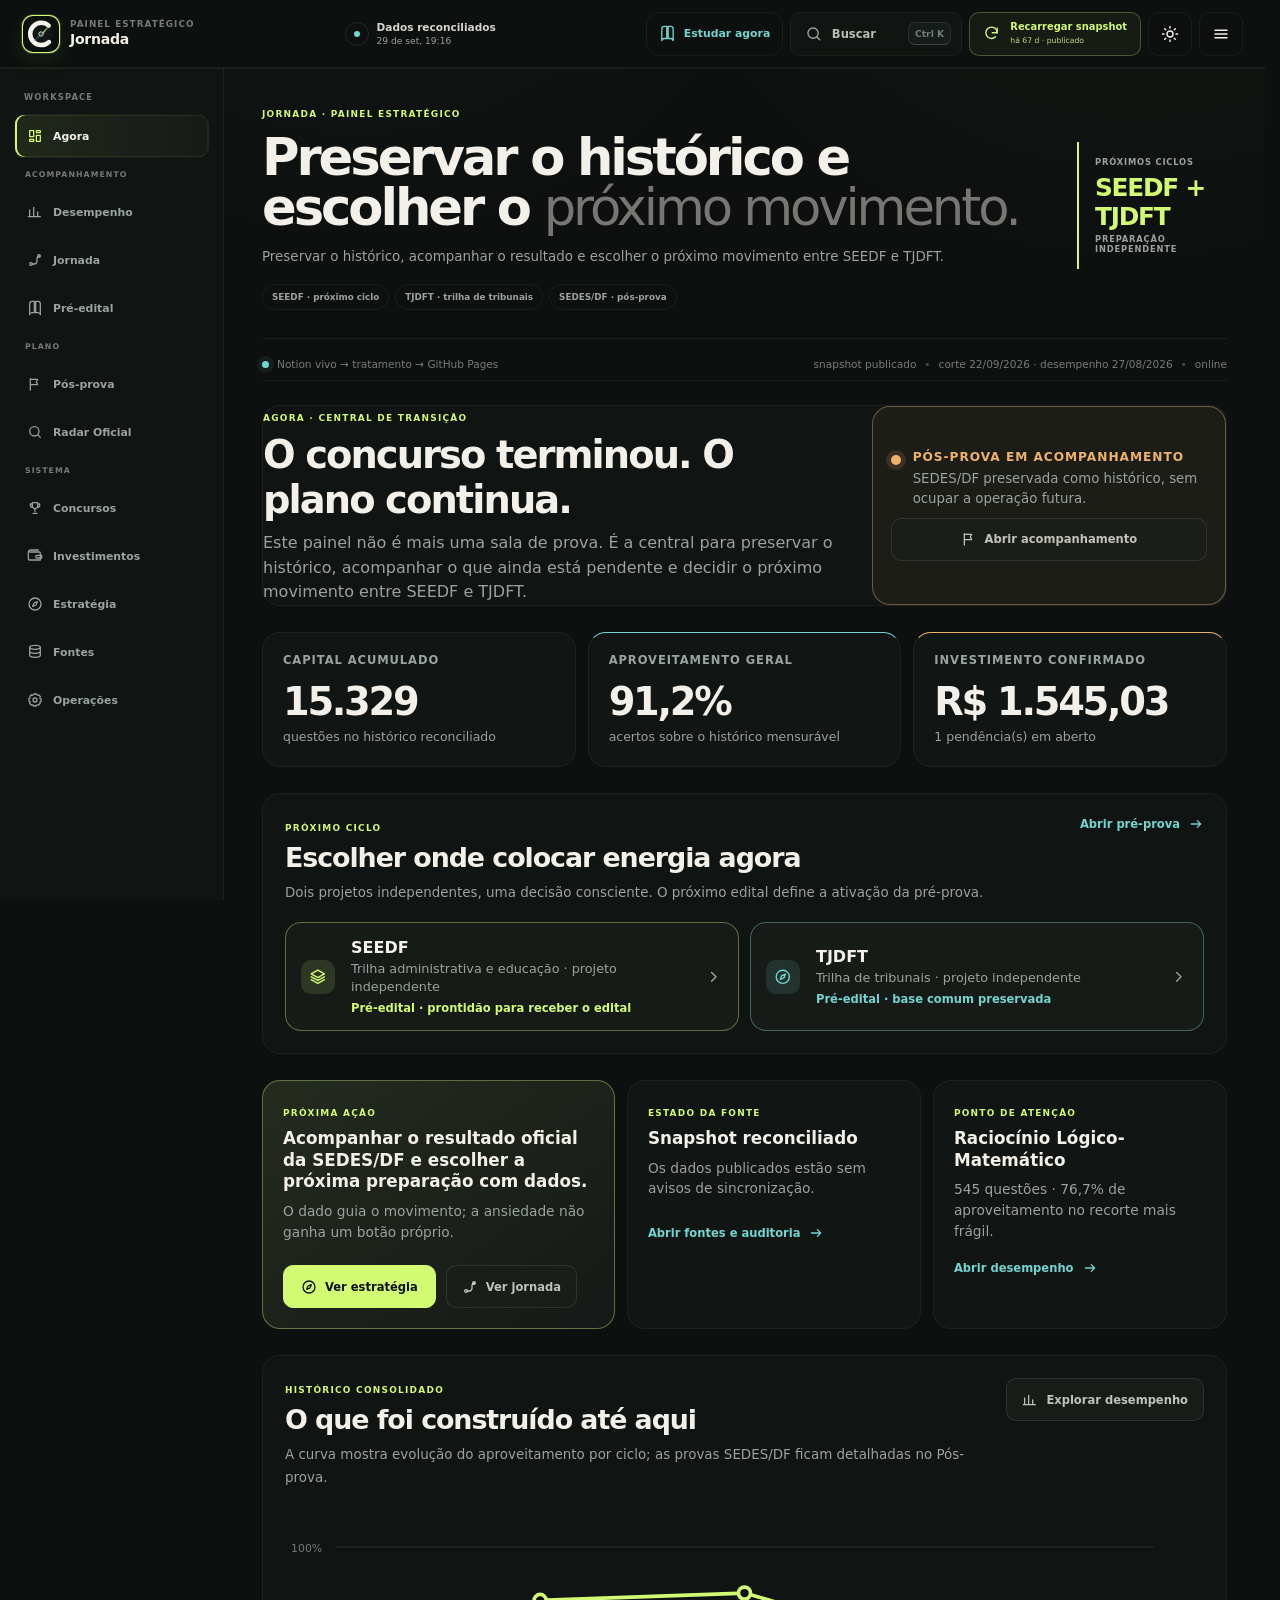
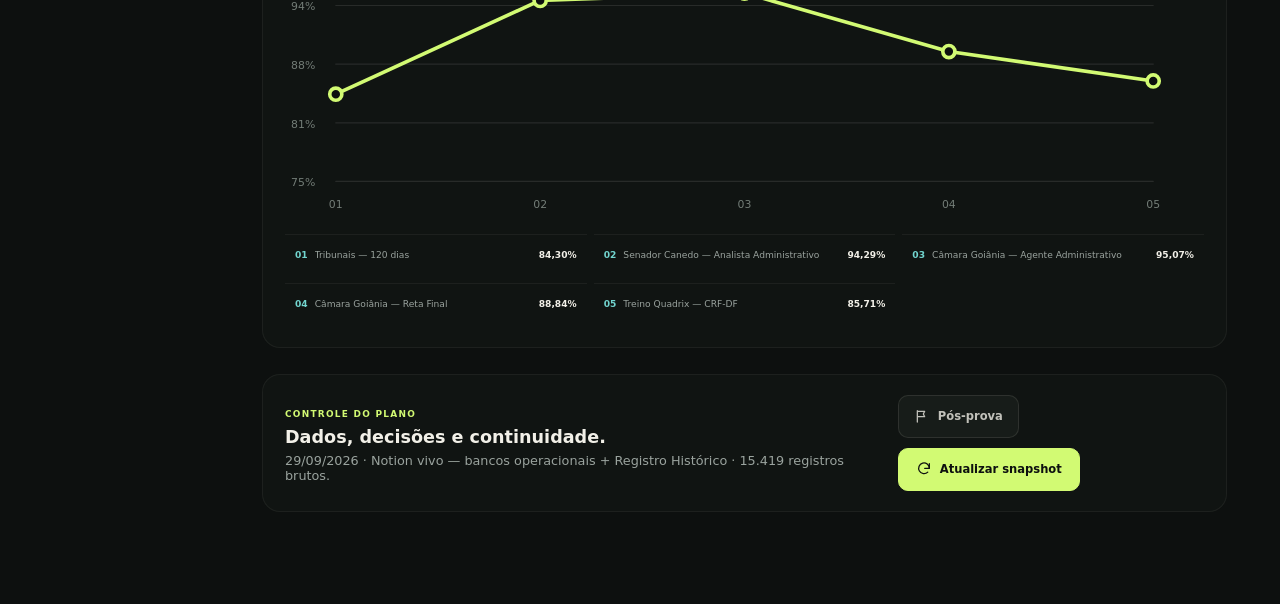
==== index.html @ 3868ccc1 "fix(journey): honor v1 nullable fields and failure states" ====
<!doctype html>
<html lang="pt-BR">
<head>
  <meta charset="utf-8" />
  <meta name="viewport" content="width=device-width,initial-scale=1,viewport-fit=cover" />
  <meta name="theme-color" content="#0b0f0e" />
  <meta name="description" content="Jornada — painel estratégico de concursos, carreira, desempenho, decisões e próximos movimentos." />
  <meta name="apple-mobile-web-app-capable" content="yes" />
  <meta name="apple-mobile-web-app-status-bar-style" content="black-translucent" />
  <meta property="og:title" content="Jornada · Painel Estratégico" />
  <meta property="og:description" content="Concursos, carreira e decisões em uma única jornada estratégica." />
  <meta property="og:type" content="website" />
  <meta property="og:url" content="https://rodrigorosadantas.github.io/plano-de-transicao/" />
  <meta property="og:image" content="https://rodrigorosadantas.github.io/plano-de-transicao/assets/og.png" />
  <meta property="og:image:width" content="1200" />
  <meta property="og:image:height" content="630" />
  <meta property="og:image:alt" content="Jornada — concursos, carreira e decisões" />
  <meta name="twitter:card" content="summary_large_image" />
  <meta name="twitter:title" content="Jornada · Painel Estratégico" />
  <meta name="twitter:description" content="Concursos, carreira e decisões em uma única jornada estratégica." />
  <meta name="twitter:image" content="https://rodrigorosadantas.github.io/plano-de-transicao/assets/og.png" />
  <title>Jornada · Painel Estratégico</title>
  <script>window.__PLANO_SEPARATE_POST_EXAM__ = true; window.__PLANO_UI_RELEASE__ = "v45";</script>
  <script src="assets/exam-day-v21-bootstrap.js?v=31"></script>
  <link rel="manifest" href="manifest.webmanifest" />
  <link rel="icon" href="assets/central-mark.svg" type="image/svg+xml" />
  <link rel="icon" href="assets/central-icon-192.png" sizes="192x192" type="image/png" />
  <link rel="apple-touch-icon" href="assets/central-icon-192.png" />
  <link rel="stylesheet" href="assets/work-app.css?v=36" />
  <link rel="stylesheet" href="assets/transition-pages-v29.css?v=36&home=37" />
  <link rel="stylesheet" href="assets/pre-post-v33.css?v=36" />
  <link rel="stylesheet" href="assets/work-manager-v9.css?v=15" />
  <link rel="stylesheet" href="assets/work-intelligence-v10.css?v=15" />
  <link rel="stylesheet" href="assets/work-decisions-v11.css?v=15" />
  <link rel="stylesheet" href="assets/decision-history-v12.css?v=15" />
  <link rel="stylesheet" href="assets/manager-inbox-v13.css?v=15" />
  <link rel="stylesheet" href="assets/home-focus-v14.css?v=15" />
  <link rel="stylesheet" href="assets/transition-gate-v15.css?v=15" />
  <link rel="stylesheet" href="assets/exam-day-v21.css?v=21" />
  <link rel="stylesheet" href="assets/exam-day-v21-shell.css?v=21" />
  <link rel="stylesheet" href="assets/workspace-v23.css?v=23" />
  <link rel="stylesheet" href="assets/workspace-v23-home.css?v=23" />
  <link rel="stylesheet" href="assets/workspace-v24-hardening.css?v=24" />
  <link rel="stylesheet" href="assets/workspace-v26-polish.css?v=26" />
  <link rel="stylesheet" href="assets/post-exam-v27.css?v=27" />
  <link rel="stylesheet" href="assets/post-exam-quadrix-v44.css?v=48" />
  <link rel="stylesheet" href="assets/navigation-mobile-v38.css?v=38" />
  <link rel="stylesheet" href="assets/ecosystem-v1.css?v=2" />
</head>
<body>
  <a class="skip-link" href="#content">Pular para o conteúdo</a>

  <div class="site-shell">
    <header class="topbar">
      <button class="brand" type="button" data-view="command" aria-label="Ir para Agora">
        <span class="brand-mark"><img src="assets/central-mark.svg" alt="" aria-hidden="true" /></span>
        <span class="brand-copy"><small>Painel Estratégico</small><strong>Jornada</strong></span>
      </button>

      <div class="sync-state" id="syncState" aria-live="polite">
        <span class="status-orb"><i></i></span>
        <span><strong>Carregando dados</strong><small>Notion → GitHub Pages</small></span>
      </div>

      <div class="topbar-actions">
        <a class="control-button journey-central-link" href="https://rodrigorosadantas.github.io/central-estudos/" aria-label="Estudar agora na Central de Estudos" title="Abrir a Central Operacional de Estudos"><span data-icon="book"></span><b>Estudar agora</b></a>
        <button id="searchTrigger" class="control-button search-button" type="button" aria-label="Buscar no plano">
          <span data-icon="search"></span><b>Buscar</b><kbd>Ctrl K</kbd>
        </button>
        <button id="refreshBtn" class="control-button refresh-button" type="button" data-refresh aria-label="Recarregar snapshot publicado" title="Recarrega do GitHub Pages o snapshot mais recente já publicado. Não dispara o Notion diretamente."><span class="refresh-icon" data-icon="refresh"></span><span><b id="refreshLabel">Recarregar snapshot</b><small id="refreshAge">último snapshot</small></span></button>
        <button id="themeBtn" class="icon-button" type="button" aria-label="Alternar tema" title="Alternar tema"><span data-icon="sun"></span></button>
        <button id="moreTopBtn" class="icon-button more-top-button" type="button" aria-label="Abrir mais opções"><span data-icon="menu"></span></button>
      </div>
    </header>

    <main class="page-wrap">
      <section class="mission-strip" aria-labelledby="missionTitle">
        <div class="mission-copy">
          <span class="eyebrow">JORNADA · PAINEL ESTRATÉGICO</span>
          <h1 id="missionTitle">Preservar o histórico e escolher o <em>próximo movimento.</em></h1>
          <p id="missionText">Carregando a missão do plano…</p>
          <div class="mission-targets"><span>SEEDF · próximo ciclo</span><span>TJDFT · trilha de tribunais</span><span>SEDES/DF · pós-prova</span></div>
        </div>
        <aside class="next-milestone" id="nextMilestone">
          <span>Próximos ciclos</span><strong>SEEDF + TJDFT</strong><small>preparação independente</small>
        </aside>
      </section>

      <div class="tab-rail">
        <nav class="main-tabs" id="mainTabs" aria-label="Áreas do plano">
          <button class="active" type="button" data-view="command" aria-current="page"><span data-icon="dashboard"></span><b>Agora</b></button>
          <button type="button" data-view="performance"><span data-icon="chart"></span><b>Desempenho</b></button>
          <button type="button" data-view="journey"><span data-icon="route"></span><b>Jornada</b></button>
          <button type="button" data-view="pre-exam" aria-label="Pré-prova / Pré-edital"><span data-icon="book"></span><b>Pré-edital</b></button>
          <button type="button" data-view="post-exam" title="Pós-prova: gabarito, recursos e resultado"><span data-icon="flag"></span><b>Pós-prova</b></button>
          <button type="button" onclick="location.href='./recursos-sedes.html'" title="Recursos SEDES/DF protocolados e em análise"><span data-icon="flag"></span><b>Recursos</b></button>
          <button type="button" onclick="location.href='./radar-oficial.html'" title="Radar Oficial: DOU, DODF e publicações de interesse"><span data-icon="search"></span><b>Radar Oficial</b></button>
          <button type="button" data-view="exams" title="Concursos: provas, notas e classificações"><span data-icon="trophy"></span><b>Concursos</b></button>
          <button type="button" data-view="finance"><span data-icon="wallet"></span><b>Investimentos</b></button>
          <button type="button" data-view="strategy"><span data-icon="compass"></span><b>Estratégia</b></button>
          <button type="button" data-view="sources"><span data-icon="database"></span><b>Fontes</b></button>
          <button type="button" data-view="operations"><span data-icon="settings"></span><b>Operações</b></button>
        </nav>
      </div>

      <section class="context-line">
        <div><span class="live-dot"></span><span id="contextStatus">Carregando snapshot auditado…</span></div>
        <div><span id="publishedStatus">snapshot publicado</span><i>•</i><time id="snapshotDate"></time><i>•</i><span id="networkState">online</span></div>
      </section>

      <div id="content" class="content" aria-live="polite" aria-busy="true">
        <section class="loading-stage">
          <span class="loading-orbit"></span>
          <div><strong>Montando sua central de comando…</strong><small>Dados, concursos e carreira no mesmo mapa.</small></div>
        </section>
      </div>
    </main>
  </div>

  <div id="moreBackdrop" class="sheet-backdrop hidden"></div>
  <aside id="moreSheet" class="more-sheet" aria-hidden="true" aria-label="Mais áreas e ações">
    <div class="sheet-handle"></div>
    <div class="sheet-heading"><div><span class="eyebrow">CENTRAL DE TRANSIÇÃO</span><h2>Navegação e operações</h2><p>Todos os módulos, estado dos dados e ações úteis no mesmo lugar.</p></div><button id="closeMoreBtn" class="icon-button" type="button" aria-label="Fechar"><span data-icon="close"></span></button></div>
    <section class="sheet-sync-card" aria-live="polite">
      <div class="sheet-sync-icon"><span data-icon="shield"></span></div>
      <div><span>Estado dos dados</span><strong id="moreSyncTitle">Carregando snapshot…</strong><small id="moreSyncDetail">Notion → GitHub Actions → site</small></div>
      <button id="moreRefreshBtn" class="primary-button" type="button" data-refresh aria-label="Recarregar snapshot publicado" title="Recarrega do GitHub Pages o snapshot mais recente já publicado. Não dispara o Notion diretamente."><span data-icon="refresh"></span>Recarregar snapshot</button>
    </section>
    <div class="sheet-nav-group">
      <div class="sheet-nav-label"><span>Navegação principal</span><small>Comece por aqui</small></div>
      <div class="sheet-grid sheet-grid--primary">
      <button type="button" data-view="command"><span data-icon="dashboard"></span><b>Agora</b><small>Comando e prioridades</small></button>
      <button type="button" data-view="performance"><span data-icon="chart"></span><b>Desempenho</b><small>Matérias e visão geral</small></button>
      <button type="button" data-view="journey"><span data-icon="route"></span><b>Jornada</b><small>Marcos e evolução</small></button>
      <button type="button" data-view="pre-exam" aria-label="Pré-prova / Pré-edital"><span data-icon="book"></span><b>Pré-edital</b><small>Pré-prova, cargos e notícias</small></button>
      <button type="button" data-view="post-exam"><span data-icon="flag"></span><b>Pós-prova</b><small>Gabarito, recursos e resultado</small></button>
      <button type="button" onclick="location.href='./recursos-sedes.html'"><span data-icon="flag"></span><b>Recursos</b><small>Protocolos e situação</small></button>
      </div>
    </div>
    <details class="sheet-more-group">
      <summary><span><b>Mais áreas</b><small>Concursos, investimentos, estratégia, fontes e operações</small></span><span data-icon="chevron"></span></summary>
      <div class="sheet-grid sheet-grid--secondary">
      <button type="button" onclick="location.href='./radar-oficial.html'"><span data-icon="search"></span><b>Radar Oficial</b><small>DOU, DODF e publicações</small></button>
      <button type="button" data-view="exams" title="Concursos: provas, notas e classificações"><span data-icon="trophy"></span><b>Concursos</b><small>Provas e resultados</small></button>
      <button type="button" data-view="finance"><span data-icon="wallet"></span><b>Investimentos</b><small>Custos por ciclo</small></button>
      <button type="button" data-view="strategy"><span data-icon="compass"></span><b>Estratégia</b><small>Próximas decisões</small></button>
      <button type="button" data-view="sources"><span data-icon="database"></span><b>Fontes</b><small>Cadeia e auditoria</small></button>
      <button type="button" data-view="operations"><span data-icon="settings"></span><b>Operações</b><small>Sincronização e PWA</small></button>
      </div>
    </details>
    <div class="sheet-section-title"><span>Ferramentas rápidas</span><small>Sem sair da central</small></div>
    <div class="sheet-actions">
      <button id="installBtn" class="action-button hidden" type="button" data-install><span data-icon="download"></span>Instalar aplicativo</button>
      <button id="exportBtn" class="action-button" type="button"><span data-icon="export"></span>Exportar dados</button>
      <button id="moreThemeBtn" class="action-button" type="button" data-toggle-theme><span data-icon="sun"></span>Alternar tema</button>
      <a class="action-button" href="https://app.notion.com/p/239cf5a2673180a1a2a2df40b502a899" target="_blank" rel="noreferrer"><span data-icon="external"></span>Abrir fonte no Notion</a>
    </div>
    <p class="sheet-footnote">A atualização segura do Notion roda no GitHub Actions. O botão acima recarrega imediatamente o último snapshot já publicado.</p>
  </aside>

  <div id="commandPalette" class="command-overlay hidden" role="dialog" aria-modal="true" aria-label="Busca global">
    <div class="command-panel">
      <label class="command-search"><span data-icon="search"></span><input id="searchInput" autocomplete="off" placeholder="Buscar prova, matéria, marco, custo ou fonte…" /><kbd>Esc</kbd></label>
      <div id="searchResults" class="command-results"></div>
    </div>
  </div>

  <div id="toast" class="toast" role="status" aria-live="polite"></div>
  <script type="module" src="assets/work-app.js?v=40&home=38"></script>
  <script type="module" src="assets/work-manager-v9.js?v=16"></script>
  <script type="module" src="assets/work-intelligence-v10.js?v=36"></script>
  <script type="module" src="assets/work-decisions-v11.js?v=15"></script>
  <script type="module" src="assets/work-decisions-v11-fix.js?v=15"></script>
  <script type="module" src="assets/decision-history-v12.js?v=15"></script>
  <script type="module" src="assets/manager-inbox-v13.js?v=15"></script>
  <script type="module" src="assets/home-focus-v14.js?v=15"></script>
  <script type="module" src="assets/transition-gate-v15.js?v=31"></script>
  <script type="module" src="assets/exam-day-v21.js?v=31"></script>
  <script type="module" src="assets/exam-day-v21-shell.js?v=21"></script>
  <script type="module" src="assets/workspace-v23.js?v=31"></script>
  <script type="module" src="assets/post-exam-v27.js?v=31"></script>
  <script type="module" src="assets/post-exam-score-v28.js?v=31"></script>
  <script type="module" src="assets/post-exam-follow-up-v28.js?v=33"></script>
  <script type="module" src="assets/post-exam-competition-v28.js?v=33"></script>
  <script type="module" src="assets/post-exam-quadrix-v44.js?v=48"></script>
  <script type="module" src="assets/ecosystem-v1.js?v=2"></script>
</body>
</html>
---- assets/work-app.css ----
:root {
  --ink: #0b0f0e;
  --ink-soft: #0f1513;
  --surface: #111716;
  --surface-2: #151d1a;
  --paper: #f4f4ed;
  --muted: #929c97;
  --muted-2: #707b76;
  --lime: #c7f36b;
  --aqua: #66d9d1;
  --amber: #ffb56b;
  --coral: #ff775f;
  --violet: #a695ff;
  --border: rgba(244, 244, 237, .12);
  --border-soft: rgba(244, 244, 237, .07);
  --shadow: 0 24px 80px rgba(0, 0, 0, .2);
  --radius: 26px;
  --radius-sm: 16px;
  --page: min(1420px, calc(100% - 40px));
}

html.light {
  --ink: #f2f4ee;
  --ink-soft: #e9ede5;
  --surface: #ffffff;
  --surface-2: #f5f7f2;
  --paper: #17201c;
  --muted: #66716b;
  --muted-2: #7a857f;
  --lime: #567e12;
  --aqua: #167f79;
  --amber: #b56010;
  --coral: #c84f3b;
  --violet: #6957d5;
  --border: rgba(23, 32, 28, .14);
  --border-soft: rgba(23, 32, 28, .08);
  --shadow: 0 20px 70px rgba(38, 57, 46, .12);
}

* { box-sizing: border-box; }
html { min-width: 320px; scroll-behavior: smooth; scrollbar-gutter: stable; }
body {
  min-width: 320px;
  margin: 0;
  overflow-x: hidden;
  color: var(--paper);
  background:
    radial-gradient(circle at 8% -8%, rgba(102, 217, 209, .11), transparent 30rem),
    radial-gradient(circle at 96% 1%, rgba(199, 243, 107, .08), transparent 28rem),
    var(--ink);
  font-family: Inter, ui-sans-serif, system-ui, -apple-system, BlinkMacSystemFont, "Segoe UI", sans-serif;
  font-feature-settings: "tnum" 1, "ss01" 1;
  text-rendering: optimizeLegibility;
}
button, input, select { font: inherit; }
button, a { -webkit-tap-highlight-color: transparent; }
a { color: inherit; }
button { color: inherit; }
button:focus-visible, a:focus-visible, input:focus-visible, select:focus-visible, summary:focus-visible {
  outline: 2px solid var(--lime);
  outline-offset: 3px;
}
svg { display: block; width: 1.1em; height: 1.1em; fill: none; stroke: currentColor; stroke-width: 1.9; stroke-linecap: round; stroke-linejoin: round; }
.hidden { display: none !important; }
.skip-link { position: fixed; top: 8px; left: 8px; z-index: 999; transform: translateY(-140%); padding: 10px 14px; border-radius: 10px; background: var(--lime); color: var(--ink); font-weight: 800; text-decoration: none; }
.skip-link:focus { transform: none; }

.site-shell { min-height: 100vh; }
.topbar {
  position: sticky;
  top: 0;
  z-index: 50;
  display: flex;
  align-items: center;
  justify-content: space-between;
  min-height: 76px;
  padding: 12px clamp(18px, 4vw, 56px);
  border-bottom: 1px solid var(--border);
  background: color-mix(in srgb, var(--ink) 88%, transparent);
  backdrop-filter: blur(20px);
}
.brand { display: inline-flex; align-items: center; gap: 12px; padding: 0; border: 0; background: transparent; text-align: left; cursor: pointer; }
.brand-mark { display: grid; place-items: center; width: 43px; height: 43px; overflow: hidden; border: 1px solid color-mix(in srgb, var(--lime) 18%, var(--border)); border-radius: 14px; background: var(--ink); box-shadow: 0 8px 24px rgba(0,0,0,.18); }
.brand-mark img { display: block; width: 100%; height: 100%; object-fit: cover; }
.brand-copy { display: flex; flex-direction: column; line-height: 1.05; }
.brand-copy small { margin-bottom: 5px; color: var(--muted-2); font-size: .66rem; font-weight: 800; letter-spacing: .14em; text-transform: uppercase; }
.brand-copy strong { font-size: .98rem; letter-spacing: -.02em; }
.sync-state { display: flex; align-items: center; gap: 10px; color: var(--muted); }
.sync-state > span:last-child { display: flex; flex-direction: column; }
.sync-state strong { color: color-mix(in srgb, var(--paper) 88%, transparent); font-size: .74rem; }
.sync-state small { margin-top: 3px; font-size: .65rem; }
.status-orb { display: grid; place-items: center; width: 28px; height: 28px; border: 1px solid color-mix(in srgb, var(--aqua) 28%, transparent); border-radius: 50%; background: color-mix(in srgb, var(--aqua) 8%, transparent); }
.status-orb i { width: 7px; height: 7px; border-radius: 50%; background: var(--aqua); box-shadow: 0 0 0 5px color-mix(in srgb, var(--aqua) 10%, transparent); }
.sync-state.warning .status-orb { border-color: color-mix(in srgb, var(--amber) 30%, transparent); }
.sync-state.warning .status-orb i { background: var(--amber); box-shadow: 0 0 0 5px color-mix(in srgb, var(--amber) 10%, transparent); }
.topbar-actions { display: flex; align-items: center; gap: 9px; }
.icon-button, .control-button { display: inline-flex; align-items: center; justify-content: center; min-height: 42px; border: 1px solid var(--border); background: color-mix(in srgb, var(--surface) 82%, transparent); cursor: pointer; transition: border-color .2s ease, background .2s ease, color .2s ease, transform .2s ease; }
.icon-button { width: 42px; border-radius: 13px; }
.icon-button:hover, .control-button:hover { border-color: color-mix(in srgb, var(--aqua) 34%, transparent); background: color-mix(in srgb, var(--aqua) 8%, var(--surface)); color: var(--aqua); }
.icon-button:active, .control-button:active { transform: scale(.97); }
.icon-button svg { width: 18px; height: 18px; }
.search-button { gap: 9px; min-width: 190px; padding: 0 10px 0 14px; border-radius: 13px; color: var(--muted); }
.search-button b { margin-right: auto; color: color-mix(in srgb, var(--paper) 76%, transparent); font-size: .72rem; }
kbd { display: inline-grid; min-width: 42px; min-height: 23px; place-items: center; padding: 0 6px; border: 1px solid var(--border); border-bottom-color: color-mix(in srgb, var(--paper) 20%, transparent); border-radius: 7px; color: var(--muted-2); background: color-mix(in srgb, var(--surface-2) 80%, transparent); font-family: inherit; font-size: .58rem; font-weight: 750; }
.refresh-button { gap: 10px; min-width: 164px; padding: 0 13px; border-color: color-mix(in srgb, var(--lime) 30%, transparent); border-radius: 13px; background: color-mix(in srgb, var(--lime) 9%, var(--surface)); color: var(--lime); text-align: left; }
.refresh-button > span:last-child { display: flex; min-width: 0; flex-direction: column; align-items: flex-start; line-height: 1.05; }
.refresh-button b, .refresh-button small { display: block; }
.refresh-button b { font-size: .68rem; }
.refresh-button small { max-width: 112px; margin-top: 4px; overflow: hidden; color: color-mix(in srgb, var(--lime) 65%, var(--muted)); font-size: .51rem; text-overflow: ellipsis; white-space: nowrap; }
.refresh-button .refresh-icon { display: grid; flex: 0 0 auto; place-items: center; }
.refresh-button .refresh-icon svg { width: 17px; height: 17px; }
.refresh-button:hover { border-color: color-mix(in srgb, var(--lime) 55%, transparent); background: color-mix(in srgb, var(--lime) 14%, var(--surface)); color: var(--lime); }
.refresh-button:disabled, [data-refresh]:disabled { opacity: .68; cursor: wait; }
.more-top-button { display: none; }

.page-wrap { width: var(--page); margin: 0 auto; padding: 0 0 80px; }
.mission-strip { display: grid; grid-template-columns: minmax(0, 1fr) auto; gap: 32px; align-items: center; padding: clamp(26px, 4vw, 54px) 0 30px; }
.eyebrow, .section-kicker { color: var(--lime); font-size: .68rem; font-weight: 850; letter-spacing: .15em; text-transform: uppercase; }
.mission-strip h1 { max-width: 890px; margin: 13px 0 0; font-size: clamp(2.2rem, 4.5vw, 4.1rem); line-height: .98; letter-spacing: -.065em; }
.mission-strip h1 em { color: color-mix(in srgb, var(--paper) 55%, transparent); font-style: normal; font-weight: 450; }
.mission-copy > p { max-width: 860px; margin: 17px 0 0; color: var(--muted); font-size: .82rem; line-height: 1.65; }
.mission-targets { display: flex; flex-wrap: wrap; gap: 8px; margin-top: 18px; }
.mission-targets span { display: inline-flex; min-height: 30px; align-items: center; padding: 0 11px; border: 1px solid color-mix(in srgb, var(--aqua) 19%, transparent); border-radius: 999px; background: color-mix(in srgb, var(--aqua) 5%, transparent); color: color-mix(in srgb, var(--paper) 72%, transparent); font-size: .64rem; font-weight: 780; }
.next-milestone { position: relative; min-width: 190px; padding: 20px 20px 18px; overflow: hidden; border: 1px solid color-mix(in srgb, var(--lime) 34%, transparent); border-radius: 23px 23px 23px 7px; background: color-mix(in srgb, var(--lime) 8%, transparent); }
.next-milestone::after { position: absolute; right: -25px; bottom: -25px; width: 72px; height: 72px; border: 12px solid color-mix(in srgb, var(--lime) 8%, transparent); border-radius: 50%; content: ""; }
.next-milestone span, .next-milestone small { display: block; color: var(--muted); font-size: .66rem; font-weight: 800; letter-spacing: .08em; text-transform: uppercase; }
.next-milestone strong { display: block; margin: 8px 0 5px; color: var(--lime); font-size: 1.9rem; letter-spacing: -.05em; }

.tab-rail { position: sticky; top: 76px; z-index: 40; margin: 0 -8px; padding: 9px 8px 7px; overflow-x: auto; scrollbar-width: none; background: linear-gradient(var(--ink) 76%, transparent); }
.tab-rail::-webkit-scrollbar { display: none; }
.main-tabs { display: flex; width: max-content; min-width: 100%; gap: 7px; padding-bottom: 7px; }
.main-tabs button { display: inline-flex; flex: 0 0 auto; align-items: center; gap: 8px; min-height: 42px; padding: 0 17px; border: 1px solid transparent; border-radius: 999px; background: transparent; color: var(--muted); cursor: pointer; }
.main-tabs button svg { width: 16px; height: 16px; }
.main-tabs button b { font-size: .71rem; font-weight: 780; }
.main-tabs button:hover { color: var(--paper); }
.main-tabs button.active { border-color: color-mix(in srgb, var(--lime) 32%, transparent); background: color-mix(in srgb, var(--lime) 10%, transparent); color: var(--lime); }
.context-line { display: flex; align-items: center; justify-content: space-between; gap: 20px; min-height: 38px; margin: 0 2px 18px; color: var(--muted-2); font-size: .63rem; }
.context-line > div { display: flex; align-items: center; gap: 8px; }
.context-line i { font-style: normal; opacity: .55; }
.live-dot { width: 7px; height: 7px; border-radius: 50%; background: var(--aqua); box-shadow: 0 0 0 5px color-mix(in srgb, var(--aqua) 8%, transparent); }
.content { min-height: 520px; }
.content[aria-busy="false"] { animation: reveal .32s ease both; }
.view-stack { display: flex; flex-direction: column; gap: 22px; animation: reveal .34s ease both; }
@keyframes reveal { from { opacity: 0; transform: translateY(7px); } }
.loading-stage { display: flex; min-height: 420px; align-items: center; justify-content: center; gap: 18px; }
.loading-stage strong, .loading-stage small { display: block; }
.loading-stage small { margin-top: 6px; color: var(--muted); }
.loading-orbit { position: relative; width: 46px; height: 46px; border: 1px solid color-mix(in srgb, var(--aqua) 28%, transparent); border-radius: 50%; }
.loading-orbit::before { position: absolute; top: -4px; left: 18px; width: 8px; height: 8px; border-radius: 50%; background: var(--lime); box-shadow: 0 0 18px var(--lime); content: ""; animation: orbit 1.1s linear infinite; transform-origin: 5px 27px; }
@keyframes orbit { to { transform: rotate(360deg); } }

.panel { border: 1px solid var(--border); border-radius: var(--radius); background: linear-gradient(145deg, color-mix(in srgb, var(--surface) 88%, transparent), color-mix(in srgb, var(--surface) 65%, transparent)); box-shadow: var(--shadow); }
.panel-heading { display: flex; align-items: flex-start; justify-content: space-between; gap: 20px; }
.panel-heading h2 { margin: 7px 0 0; font-size: clamp(1.25rem, 2vw, 1.75rem); letter-spacing: -.04em; }
.panel-heading p { max-width: 700px; margin: 9px 0 0; color: var(--muted); font-size: .72rem; line-height: 1.55; }
.panel-heading > svg, .panel-heading > span > svg { width: 23px; height: 23px; color: var(--aqua); }
.section-kicker { display: inline-flex; align-items: center; gap: 8px; }
.section-kicker svg { width: 16px; }
.view-heading { display: grid; grid-template-columns: minmax(0, 1fr) auto; align-items: end; gap: 26px; padding: 14px 4px 4px; }
.view-heading h2 { margin: 8px 0 0; font-size: clamp(2rem, 3.8vw, 3.65rem); line-height: 1; letter-spacing: -.065em; }
.view-heading p { max-width: 760px; margin: 13px 0 0; color: var(--muted); font-size: .78rem; line-height: 1.58; }
.view-heading-actions { display: flex; flex-wrap: wrap; justify-content: flex-end; gap: 9px; }
.action-button, .primary-button, .secondary-button, .text-button { display: inline-flex; align-items: center; justify-content: center; gap: 8px; min-height: 43px; border-radius: 12px; font-size: .72rem; font-weight: 820; text-decoration: none; cursor: pointer; }
.action-button, .secondary-button { padding: 0 15px; border: 1px solid var(--border); background: color-mix(in srgb, var(--surface-2) 82%, transparent); color: color-mix(in srgb, var(--paper) 78%, transparent); }
.action-button:hover, .secondary-button:hover { border-color: color-mix(in srgb, var(--aqua) 32%, transparent); background: color-mix(in srgb, var(--aqua) 7%, var(--surface)); color: var(--aqua); }
.primary-button { padding: 0 17px; border: 1px solid var(--lime); background: var(--lime); color: var(--ink); }
.primary-button:hover { filter: brightness(1.05); }
.text-button { min-height: auto; padding: 0; border: 0; background: transparent; color: var(--aqua); }
.action-button svg, .primary-button svg, .secondary-button svg, .text-button svg { width: 16px; height: 16px; }
.segmented { display: inline-flex; width: max-content; max-width: 100%; gap: 3px; padding: 4px; overflow-x: auto; border: 1px solid var(--border); border-radius: 14px; background: color-mix(in srgb, var(--surface-2) 78%, transparent); scrollbar-width: none; }
.segmented::-webkit-scrollbar { display: none; }
.segmented button { flex: 0 0 auto; min-height: 34px; padding: 0 12px; border: 0; border-radius: 10px; background: transparent; color: var(--muted); font-size: .65rem; font-weight: 780; cursor: pointer; }
.segmented button.active { background: color-mix(in srgb, var(--lime) 13%, transparent); color: var(--lime); box-shadow: inset 0 0 0 1px color-mix(in srgb, var(--lime) 18%, transparent); }
.status-chip { display: inline-flex; align-items: center; width: max-content; min-height: 28px; padding: 0 10px; border: 1px solid var(--border); border-radius: 999px; color: var(--muted); font-size: .61rem; font-weight: 820; letter-spacing: .06em; text-transform: uppercase; }
.status-chip.good { border-color: color-mix(in srgb, var(--lime) 25%, transparent); background: color-mix(in srgb, var(--lime) 7%, transparent); color: var(--lime); }
.status-chip.aqua { border-color: color-mix(in srgb, var(--aqua) 25%, transparent); background: color-mix(in srgb, var(--aqua) 7%, transparent); color: var(--aqua); }
.status-chip.warning { border-color: color-mix(in srgb, var(--amber) 28%, transparent); background: color-mix(in srgb, var(--amber) 8%, transparent); color: var(--amber); }
.status-chip.danger { border-color: color-mix(in srgb, var(--coral) 28%, transparent); background: color-mix(in srgb, var(--coral) 8%, transparent); color: var(--coral); }
.metric-grid { display: grid; grid-template-columns: repeat(4, minmax(0, 1fr)); gap: 14px; }
.metric-card { position: relative; min-height: 150px; padding: 22px; overflow: hidden; }
.metric-card::after { position: absolute; right: -24px; bottom: -28px; width: 82px; height: 82px; border: 16px solid color-mix(in srgb, var(--metric-accent, var(--aqua)) 7%, transparent); border-radius: 50%; content: ""; }
.metric-card > span, .metric-card > strong, .metric-card > small { position: relative; z-index: 1; display: block; }
.metric-card > span { color: var(--muted); font-size: .65rem; font-weight: 760; letter-spacing: .07em; text-transform: uppercase; }
.metric-card > strong { margin-top: auto; padding-top: 20px; color: var(--metric-accent, var(--paper)); font-size: clamp(1.7rem, 3vw, 2.45rem); line-height: .92; letter-spacing: -.06em; }
.metric-card > small { margin-top: 9px; color: var(--muted-2); font-size: .64rem; line-height: 1.4; }
.metric-card.lime { --metric-accent: var(--lime); }
.metric-card.aqua { --metric-accent: var(--aqua); }
.metric-card.amber { --metric-accent: var(--amber); }
.metric-card.coral { --metric-accent: var(--coral); }
.metric-card.violet { --metric-accent: var(--violet); }
.progress-track { width: 100%; height: 7px; overflow: hidden; border-radius: 999px; background: color-mix(in srgb, var(--paper) 6%, transparent); }
.progress-track > i { display: block; height: 100%; border-radius: inherit; background: var(--progress-color, var(--lime)); }
.empty-state { display: grid; min-height: 280px; place-items: center; padding: 30px; text-align: center; }
.empty-state svg { width: 38px; height: 38px; margin: 0 auto 16px; color: var(--muted); }
.empty-state h2 { margin: 0; }
.empty-state p { max-width: 520px; color: var(--muted); }

/* Agora */
.cockpit-grid { display: grid; grid-template-columns: minmax(310px, .64fr) minmax(0, 1.36fr); gap: 16px; }
.countdown-card { position: relative; display: flex; min-height: 342px; flex-direction: column; padding: clamp(25px, 3vw, 38px); overflow: hidden; border-color: color-mix(in srgb, var(--amber) 28%, transparent); background: linear-gradient(145deg, color-mix(in srgb, var(--amber) 13%, var(--surface)), color-mix(in srgb, var(--amber) 2%, var(--surface)) 60%); }
.countdown-card::after { position: absolute; right: -14px; bottom: -65px; color: color-mix(in srgb, var(--paper) 3%, transparent); font-size: 13rem; font-weight: 950; letter-spacing: -.12em; content: "06"; pointer-events: none; }
.countdown-topline, .target-card-top, .target-card-main, .target-card-footer { position: relative; z-index: 1; display: flex; align-items: center; justify-content: space-between; gap: 16px; }
.countdown-topline { color: var(--muted); font-size: .66rem; font-weight: 780; text-transform: uppercase; letter-spacing: .08em; }
.countdown-topline .section-kicker { color: var(--amber); }
.countdown-body { position: relative; z-index: 1; display: flex; align-items: flex-end; justify-content: space-between; gap: 20px; margin-top: auto; }
.countdown-value { display: flex; align-items: flex-end; gap: 11px; margin-top: 32px; }
.countdown-value strong { font-size: clamp(4.8rem, 9vw, 8rem); line-height: .8; letter-spacing: -.1em; }
.countdown-value span { padding-bottom: 7px; color: var(--amber); font-size: .8rem; font-weight: 850; letter-spacing: .12em; text-transform: uppercase; }
.brasilia-clock { display: flex; align-items: center; gap: 11px; padding: 0 0 1px 18px; border-left: 1px solid color-mix(in srgb, var(--amber) 19%, transparent); }
.brasilia-clock svg { width: 19px; color: var(--amber); }
.brasilia-clock strong, .brasilia-clock span { display: block; }
.brasilia-clock strong { font-size: 1rem; letter-spacing: .03em; }
.brasilia-clock span { margin-top: 3px; color: var(--muted-2); font-size: .63rem; text-transform: capitalize; }
.countdown-card > p { position: relative; z-index: 1; max-width: 430px; margin: 25px 0 0; color: color-mix(in srgb, var(--paper) 72%, transparent); font-size: .78rem; line-height: 1.6; }
.target-stack { display: grid; gap: 14px; }
.target-card { --target: var(--lime); display: flex; min-height: 164px; flex-direction: column; justify-content: space-between; padding: 22px 24px; text-decoration: none; transition: transform .2s ease, border-color .2s ease, background .2s ease; }
.target-card:hover { transform: translateY(-2px); border-color: color-mix(in srgb, var(--target) 38%, transparent); background: color-mix(in srgb, var(--target) 5%, var(--surface)); }
.target-card.edas { --target: var(--aqua); }
.target-card-top > span { display: inline-flex; align-items: center; gap: 8px; color: var(--target); font-size: .65rem; font-weight: 830; letter-spacing: .09em; text-transform: uppercase; }
.target-card-top svg { width: 15px; }
.target-card-top b { color: var(--muted-2); font-size: .6rem; letter-spacing: .08em; text-transform: uppercase; }
.target-card-main { margin: 13px 0 12px; }
.target-card-main small { display: block; margin-bottom: 4px; color: var(--muted-2); font-size: .6rem; font-weight: 770; letter-spacing: .08em; text-transform: uppercase; }
.target-card-main h2 { margin: 0; font-size: 1.22rem; letter-spacing: -.035em; }
.target-card-main > strong { color: var(--target); font-size: 1.42rem; letter-spacing: -.05em; }
.target-card .progress-track { height: 5px; --progress-color: var(--target); }
.target-card-footer { margin-top: 11px; color: var(--muted-2); font-size: .63rem; }
.target-card-footer span:last-child { display: inline-flex; align-items: center; gap: 4px; color: color-mix(in srgb, var(--paper) 72%, transparent); font-weight: 780; }
.target-card-footer svg { width: 14px; color: var(--target); }
.command-grid { display: grid; grid-template-columns: minmax(320px, .72fr) minmax(0, 1.28fr); gap: 18px; }
.sync-command-card, .action-card { min-height: 316px; padding: clamp(25px, 3vw, 38px); }
.sync-command-card { position: relative; display: flex; flex-direction: column; overflow: hidden; border-color: color-mix(in srgb, var(--aqua) 22%, transparent); }
.sync-command-card::after { position: absolute; right: -45px; bottom: -48px; width: 175px; height: 175px; border: 28px solid color-mix(in srgb, var(--aqua) 5%, transparent); border-radius: 50%; content: ""; }
.sync-command-profile { display: flex; align-items: center; gap: 14px; }
.profile-orb { display: grid; width: 48px; height: 48px; place-items: center; border: 1px solid color-mix(in srgb, var(--aqua) 28%, transparent); border-radius: 16px 16px 16px 5px; background: color-mix(in srgb, var(--aqua) 9%, transparent); color: var(--aqua); font-size: 1rem; font-weight: 900; }
.profile-orb svg { width: 21px; height: 21px; }
.sync-command-profile span, .sync-command-profile strong { display: block; }
.sync-command-profile span { color: var(--muted-2); font-size: .61rem; font-weight: 780; letter-spacing: .08em; text-transform: uppercase; }
.sync-command-profile strong { margin-top: 4px; font-size: 1rem; }
.sync-command-card h2 { position: relative; z-index: 1; max-width: 560px; margin: auto 0 9px; font-size: clamp(1.8rem, 3.2vw, 3rem); line-height: 1; letter-spacing: -.055em; }
.sync-command-card > p { position: relative; z-index: 1; max-width: 600px; margin: 0 0 24px; color: var(--muted); font-size: .76rem; line-height: 1.55; }
.command-actions { position: relative; z-index: 1; display: flex; flex-wrap: wrap; gap: 10px; }
.action-card { display: flex; flex-direction: column; justify-content: space-between; }
.action-card h2 { max-width: 650px; margin: 10px 0 0; font-size: clamp(1.55rem, 3vw, 2.75rem); line-height: 1.03; letter-spacing: -.055em; }
.action-card > p { max-width: 720px; margin: 24px 0; color: var(--muted); font-size: .82rem; line-height: 1.7; }
.action-card > p strong { color: var(--paper); }
.priority-grid { display: grid; grid-template-columns: repeat(3, 1fr); gap: 15px; }
.priority-card { --card-accent: var(--lime); position: relative; min-height: 252px; padding: 24px; overflow: hidden; }
.priority-card::before { position: absolute; inset: 0 0 auto; height: 3px; background: var(--card-accent); content: ""; }
.priority-card.aqua { --card-accent: var(--aqua); }
.priority-card.coral { --card-accent: var(--coral); }
.priority-card.amber { --card-accent: var(--amber); }
.priority-card-head { display: flex; align-items: flex-start; justify-content: space-between; gap: 14px; }
.priority-card-head span { color: var(--muted-2); font-size: .63rem; font-weight: 800; letter-spacing: .09em; text-transform: uppercase; }
.priority-card-head strong { color: var(--card-accent); font-size: 2.25rem; line-height: .9; letter-spacing: -.06em; }
.priority-card h3 { margin: 23px 0 9px; font-size: 1.22rem; letter-spacing: -.04em; }
.priority-card p { margin: 0 0 24px; color: var(--muted); font-size: .72rem; line-height: 1.6; }
.priority-card .progress-track { --progress-color: var(--card-accent); }
.priority-card .text-button { position: absolute; right: 22px; bottom: 19px; left: 22px; justify-content: space-between; color: color-mix(in srgb, var(--paper) 72%, transparent); }
.priority-card .text-button svg { color: var(--card-accent); }
.focus-board { padding: 24px 26px; }
.focus-board-heading { display: flex; align-items: flex-end; justify-content: space-between; gap: 22px; }
.focus-board-heading h2 { margin: 7px 0 0; font-size: 1.35rem; letter-spacing: -.04em; }
.focus-board-heading p { max-width: 650px; margin: 7px 0 0; color: var(--muted); font-size: .7rem; }
.focus-list { display: grid; grid-template-columns: repeat(3, 1fr); gap: 1px; margin-top: 22px; overflow: hidden; border: 1px solid var(--border); border-radius: 17px; background: var(--border); }
.focus-list > button { display: grid; grid-template-columns: auto minmax(0, 1fr) auto; align-items: center; gap: 12px; min-height: 91px; padding: 17px; border: 0; background: var(--ink-soft); text-align: left; cursor: pointer; }
.focus-list > button:hover { background: var(--surface-2); }
.focus-order { display: grid; width: 29px; height: 29px; place-items: center; border: 1px solid color-mix(in srgb, var(--lime) 18%, transparent); border-radius: 9px 9px 9px 3px; color: var(--lime); font-size: .61rem; font-weight: 850; }
.focus-list strong, .focus-list small { display: block; }
.focus-list strong { font-size: .75rem; line-height: 1.35; }
.focus-list small { margin-top: 5px; overflow: hidden; color: var(--muted-2); font-size: .62rem; text-overflow: ellipsis; white-space: nowrap; }
.focus-stat { color: var(--paper); font-size: .83rem; font-weight: 850; }
.journey-mini { padding: 24px 26px; }
.journey-flow { display: grid; grid-template-columns: repeat(7, minmax(90px, 1fr)); margin-top: 24px; }
.journey-node { position: relative; padding: 32px 10px 4px; text-align: center; }
.journey-node::before { position: absolute; top: 10px; left: 0; width: 100%; height: 1px; background: var(--border); content: ""; }
.journey-node:first-child::before { left: 50%; width: 50%; }
.journey-node:last-child::before { width: 50%; }
.journey-node i { position: absolute; top: 3px; left: calc(50% - 8px); z-index: 1; width: 16px; height: 16px; border: 4px solid var(--ink-soft); border-radius: 50%; background: var(--muted-2); box-shadow: 0 0 0 1px var(--border); }
.journey-node.done i { background: var(--lime); }
.journey-node.active i { background: var(--amber); box-shadow: 0 0 0 1px var(--amber), 0 0 22px color-mix(in srgb, var(--amber) 25%, transparent); }
.journey-node strong, .journey-node small { display: block; }
.journey-node strong { font-size: .67rem; }
.journey-node small { margin-top: 5px; color: var(--muted-2); font-size: .59rem; line-height: 1.35; }

/* Componentes compartilhados */
.source-status-card, .method-card { display: grid; grid-template-columns: auto minmax(0, 1fr) auto; align-items: center; gap: 20px; padding: 23px 26px; }
.source-status-icon, .method-card > div:first-child { display: grid; width: 50px; height: 50px; place-items: center; border: 1px solid var(--border); border-radius: 16px 16px 16px 5px; color: var(--muted); }
.source-status-icon.ready, .method-card > div:first-child { border-color: color-mix(in srgb, var(--aqua) 28%, transparent); background: color-mix(in srgb, var(--aqua) 8%, transparent); color: var(--aqua); }
.source-status-icon svg, .method-card > div:first-child svg { width: 22px; height: 22px; }
.source-status-card h2, .method-card h2 { margin: 6px 0 0; font-size: 1.07rem; letter-spacing: -.025em; }
.source-status-card p, .method-card p { margin: 6px 0 0; color: var(--muted); font-size: .69rem; line-height: 1.55; }
.spinning svg { animation: spin .8s linear infinite; }
@keyframes spin { to { transform: rotate(360deg); } }
.empty-inline { padding: 32px 18px; color: var(--muted); font-size: .72rem; text-align: center; }
.filter-input { display: flex; align-items: center; gap: 8px; min-height: 40px; padding: 0 12px; border: 1px solid var(--border); border-radius: 12px; background: color-mix(in srgb, var(--surface-2) 82%, transparent); color: var(--muted); }
.filter-input svg { flex: 0 0 auto; width: 16px; }
.filter-input input { width: 100%; min-width: 110px; border: 0; outline: 0; background: transparent; color: var(--paper); font-size: .69rem; }
.filter-input input::placeholder { color: var(--muted-2); }
select { min-height: 38px; padding: 0 32px 0 11px; border: 1px solid var(--border); border-radius: 10px; outline: 0; background: var(--surface-2); color: var(--paper); font-size: .67rem; }
.data-table { width: 100%; border-collapse: collapse; }
.data-table th, .data-table td { padding: 15px 16px; border-bottom: 1px solid var(--border-soft); text-align: left; vertical-align: middle; }
.data-table th { color: var(--muted-2); font-size: .6rem; font-weight: 820; letter-spacing: .08em; text-transform: uppercase; }
.data-table td { color: color-mix(in srgb, var(--paper) 82%, transparent); font-size: .69rem; }
.data-table tbody tr:hover { background: color-mix(in srgb, var(--aqua) 3.5%, transparent); }
.data-table td strong, .data-table td small { display: block; }
.data-table td strong { color: var(--paper); font-size: .73rem; }
.data-table td small { margin-top: 5px; color: var(--muted-2); font-size: .59rem; line-height: 1.35; }
.subject-table-wrap { overflow-x: auto; }

/* Desempenho */
.performance-section-nav { display: grid; grid-template-columns: repeat(5, minmax(0, 1fr)); gap: 1px; padding: 1px; overflow: hidden; background: var(--border); }
.performance-section-nav button { display: grid; min-width: 0; grid-template-columns: auto minmax(0, 1fr); align-items: center; gap: 11px; min-height: 72px; padding: 12px 15px; border: 0; background: var(--ink-soft); text-align: left; cursor: pointer; }
.performance-section-nav button:hover { background: color-mix(in srgb, var(--aqua) 6%, var(--ink-soft)); }
.performance-section-nav button > svg { width: 18px; color: var(--aqua); }
.performance-section-nav button span, .performance-section-nav button b, .performance-section-nav button small { display: block; min-width: 0; }
.performance-section-nav button b { font-size: .68rem; }
.performance-section-nav button small { margin-top: 4px; overflow: hidden; color: var(--muted-2); font-size: .54rem; text-overflow: ellipsis; white-space: nowrap; }
.performance-toolbar { display: grid; grid-template-columns: auto auto minmax(190px, 1fr); align-items: end; gap: 18px; padding: 15px 17px; }
.performance-toolbar > div > span, .sort-control, .finance-filters label { display: flex; flex-direction: column; gap: 7px; color: var(--muted-2); font-size: .58rem; font-weight: 790; letter-spacing: .07em; text-transform: uppercase; }
.performance-toolbar .filter-input { align-self: end; }
.performance-hero { display: grid; grid-template-columns: minmax(0, 1.22fr) minmax(300px, .78fr); gap: 18px; }
.performance-score, .mapping-card { min-height: 350px; padding: clamp(25px, 3vw, 38px); }
.score-layout { display: flex; align-items: center; gap: clamp(24px, 4vw, 48px); margin-top: 34px; }
.score-ring { --score: 0deg; display: grid; flex: 0 0 auto; width: 185px; aspect-ratio: 1; place-items: center; border-radius: 50%; background: conic-gradient(var(--lime) var(--score), color-mix(in srgb, var(--lime) 10%, transparent) 0); box-shadow: 0 0 55px color-mix(in srgb, var(--lime) 8%, transparent); }
.score-ring::before { grid-area: 1 / 1; width: 143px; aspect-ratio: 1; border: 1px solid var(--border); border-radius: 50%; background: var(--ink-soft); content: ""; }
.score-ring > div { z-index: 1; grid-area: 1 / 1; text-align: center; }
.score-ring strong, .score-ring span { display: block; }
.score-ring strong { font-size: 1.9rem; letter-spacing: -.06em; }
.score-ring span { margin-top: 3px; color: var(--muted); font-size: .58rem; letter-spacing: .08em; text-transform: uppercase; }
.score-copy p { margin: 0 0 8px; color: var(--muted); font-size: .7rem; }
.score-copy h3 { margin: 0; font-size: clamp(2rem, 4vw, 3.5rem); letter-spacing: -.07em; }
.score-copy > span { display: block; margin-top: 9px; color: color-mix(in srgb, var(--paper) 70%, transparent); font-size: .72rem; }
.score-pairs { display: flex; flex-wrap: wrap; gap: 12px; margin-top: 28px; padding-top: 20px; border-top: 1px solid var(--border); }
.score-pairs span { display: inline-flex; align-items: center; gap: 7px; color: var(--muted); font-size: .66rem; }
.score-pairs svg { width: 15px; color: var(--lime); }
.score-pairs span:last-child svg { color: var(--coral); }
.mapping-card { display: flex; flex-direction: column; }
.mapping-number { margin: auto 0 24px; }
.mapping-number strong, .mapping-number span { display: block; }
.mapping-number strong { color: var(--aqua); font-size: clamp(3.2rem, 7vw, 5.8rem); line-height: .82; letter-spacing: -.09em; }
.mapping-number span { margin-top: 12px; color: var(--muted); font-size: .67rem; text-transform: uppercase; }
.mapping-stats { display: grid; grid-template-columns: repeat(3, 1fr); gap: 1px; overflow: hidden; border: 1px solid var(--border); border-radius: 13px; background: var(--border); }
.mapping-stats > div { padding: 13px; background: var(--ink-soft); }
.mapping-stats small, .mapping-stats strong { display: block; }
.mapping-stats small { color: var(--muted-2); font-size: .55rem; text-transform: uppercase; }
.mapping-stats strong { margin-top: 6px; font-size: .82rem; }
.mapping-card > p { margin: 18px 0 0; color: var(--muted-2); font-size: .62rem; line-height: 1.45; }
.performance-chart-grid { display: grid; grid-template-columns: minmax(0, 1.25fr) minmax(320px, .75fr); gap: 18px; }
.chart-panel { min-height: 410px; padding: 26px; }
.chart-scroll { margin-top: 24px; overflow-x: auto; }
.line-chart { width: 100%; min-width: 620px; height: auto; overflow: visible; }
.chart-grid line { stroke: var(--border); stroke-width: 1; }
.chart-grid text, .chart-point text { fill: var(--muted-2); stroke: none; font-size: 9px; }
.chart-line { fill: none; stroke: var(--lime); stroke-width: 3; stroke-linejoin: round; stroke-linecap: round; filter: drop-shadow(0 0 7px color-mix(in srgb, var(--lime) 22%, transparent)); }
.chart-point circle { fill: var(--ink); stroke: var(--lime); stroke-width: 3; }
.chart-legend { display: grid; grid-template-columns: repeat(3, 1fr); gap: 7px; margin: 18px 0 0; padding: 0; list-style: none; }
.chart-legend li { display: grid; grid-template-columns: auto minmax(0, 1fr) auto; gap: 7px; align-items: center; padding: 8px 10px; border: 1px solid var(--border-soft); border-radius: 9px; color: var(--muted); font-size: .57rem; }
.chart-legend li b { color: var(--aqua); }
.chart-legend li span { overflow: hidden; text-overflow: ellipsis; white-space: nowrap; }
.chart-legend li strong { color: var(--paper); }
.horizontal-bars { display: grid; gap: 17px; margin-top: 28px; }
.horizontal-bar { display: grid; grid-template-columns: minmax(130px, .8fr) minmax(110px, 1fr) auto; align-items: center; gap: 13px; }
.horizontal-bar > div:first-child { min-width: 0; }
.horizontal-bar strong, .horizontal-bar small { display: block; }
.horizontal-bar strong { overflow: hidden; font-size: .67rem; text-overflow: ellipsis; white-space: nowrap; }
.horizontal-bar small { margin-top: 4px; color: var(--muted-2); font-size: .56rem; }
.bar-track { height: 7px; overflow: hidden; border-radius: 99px; background: color-mix(in srgb, var(--paper) 6%, transparent); }
.bar-track i { display: block; min-width: 3px; height: 100%; border-radius: inherit; background: linear-gradient(90deg, var(--aqua), var(--lime)); }
.horizontal-bar > b { min-width: 63px; color: color-mix(in srgb, var(--paper) 78%, transparent); font-size: .63rem; text-align: right; }
.subject-panel { overflow: hidden; }
.subject-panel-head { display: flex; align-items: flex-end; justify-content: space-between; gap: 22px; padding: 25px 27px 20px; border-bottom: 1px solid var(--border); }
.subject-panel-head h2 { margin: 7px 0 0; font-size: 1.45rem; letter-spacing: -.04em; }
.subject-panel-head p { margin: 7px 0 0; color: var(--muted); font-size: .66rem; }
.sort-control { flex: 0 0 auto; }
.subject-table { min-width: 830px; }
.table-progress { display: grid; grid-template-columns: 58px minmax(90px, 1fr); align-items: center; gap: 9px; min-width: 180px; }
.table-progress > span { font-weight: 790; }
.table-progress .progress-track { height: 5px; }
.method-card { border-color: color-mix(in srgb, var(--aqua) 20%, transparent); }

/* Jornada */
.journey-layout { display: grid; grid-template-columns: minmax(0, 1.25fr) minmax(300px, .75fr); gap: 18px; }
.timeline-panel, .capital-panel { padding: clamp(25px, 3vw, 38px); }
.timeline-list { position: relative; display: grid; gap: 0; margin-top: 30px; }
.timeline-list::before { position: absolute; top: 20px; bottom: 20px; left: 22px; width: 1px; background: var(--border); content: ""; }
.timeline-item { position: relative; display: grid; grid-template-columns: 46px minmax(0, 1fr); gap: 18px; padding: 0 0 30px; }
.timeline-index { z-index: 1; display: grid; width: 46px; height: 46px; place-items: center; border: 1px solid var(--border); border-radius: 14px 14px 14px 4px; background: var(--ink-soft); color: var(--muted); font-size: .63rem; font-weight: 850; }
.timeline-item.active .timeline-index { border-color: color-mix(in srgb, var(--amber) 40%, transparent); background: color-mix(in srgb, var(--amber) 10%, var(--ink)); color: var(--amber); box-shadow: 0 0 24px color-mix(in srgb, var(--amber) 10%, transparent); }
.timeline-item time { color: var(--aqua); font-size: .61rem; font-weight: 800; letter-spacing: .08em; }
.timeline-item h3 { margin: 7px 0 7px; font-size: 1rem; }
.timeline-item p { margin: 0; color: var(--muted); font-size: .69rem; line-height: 1.55; }
.capital-panel { display: flex; flex-direction: column; }
.capital-panel h2 { margin: 8px 0 0; font-size: 1.7rem; letter-spacing: -.045em; }
.capital-number { margin: 48px 0 30px; }
.capital-number strong, .capital-number span { display: block; }
.capital-number strong { color: var(--lime); font-size: clamp(4rem, 8vw, 6.7rem); line-height: .78; letter-spacing: -.1em; }
.capital-number span { margin-top: 15px; color: var(--muted); font-size: .66rem; text-transform: uppercase; }
.capital-breakdown { display: grid; grid-template-columns: repeat(2, 1fr); gap: 1px; border: 1px solid var(--border); border-radius: 15px; overflow: hidden; background: var(--border); }
.capital-breakdown > div { padding: 16px; background: var(--ink-soft); }
.capital-breakdown span, .capital-breakdown strong { display: block; }
.capital-breakdown span { color: var(--muted-2); font-size: .58rem; text-transform: uppercase; }
.capital-breakdown strong { margin-top: 6px; }
.capital-panel blockquote { margin: auto 0 0; padding: 24px 0 0; border-top: 1px solid var(--border); color: color-mix(in srgb, var(--paper) 74%, transparent); font-size: .78rem; font-style: italic; line-height: 1.7; }
.transition-map { padding: 28px; }
.transition-steps { display: grid; grid-template-columns: repeat(7, 1fr); gap: 0; margin-top: 36px; }
.transition-step { position: relative; min-height: 142px; padding: 35px 12px 16px; border-top: 1px solid var(--border); text-align: center; }
.transition-step::before { position: absolute; top: -8px; left: calc(50% - 8px); width: 15px; height: 15px; border: 4px solid var(--ink-soft); border-radius: 50%; background: var(--muted-2); box-shadow: 0 0 0 1px var(--border); content: ""; }
.transition-step.done::before { background: var(--lime); }
.transition-step.active::before { background: var(--amber); box-shadow: 0 0 0 1px var(--amber), 0 0 20px color-mix(in srgb, var(--amber) 28%, transparent); }
.transition-step > span, .transition-step strong, .transition-step small { display: block; }
.transition-step > span { color: var(--muted-2); font-size: .57rem; }
.transition-step strong { margin-top: 9px; font-size: .72rem; }
.transition-step small { margin-top: 7px; color: var(--muted-2); font-size: .59rem; line-height: 1.35; }

/* Concursos */
.exam-hero { display: grid; grid-template-columns: minmax(0, 1fr) auto auto; align-items: center; gap: 28px; padding: clamp(26px, 4vw, 44px); border-color: color-mix(in srgb, var(--amber) 28%, transparent); background: linear-gradient(135deg, color-mix(in srgb, var(--amber) 10%, var(--surface)), var(--surface)); }
.exam-hero h2 { margin: 9px 0 0; font-size: clamp(1.65rem, 3vw, 2.7rem); letter-spacing: -.055em; }
.exam-hero p { margin: 10px 0 0; color: var(--muted); font-size: .73rem; }
.exam-hero-date { display: flex; align-items: flex-end; gap: 8px; color: var(--amber); }
.exam-hero-date strong { font-size: 4.8rem; line-height: .75; letter-spacing: -.1em; }
.exam-hero-date span { font-size: .64rem; font-weight: 850; letter-spacing: .1em; line-height: 1.35; }
.exam-grid { display: grid; grid-template-columns: repeat(3, 1fr); gap: 16px; }
.exam-card { display: flex; min-height: 405px; flex-direction: column; padding: 24px; }
.exam-card-head { display: flex; align-items: flex-start; justify-content: space-between; gap: 13px; }
.exam-card h3 { margin: 8px 0 0; font-size: 1.12rem; line-height: 1.2; letter-spacing: -.03em; }
.exam-result-block { display: grid; grid-template-columns: repeat(3, 1fr); gap: 1px; margin: 28px 0 20px; overflow: hidden; border: 1px solid var(--border); border-radius: 13px; background: var(--border); }
.exam-result-block > div { padding: 13px 11px; background: var(--ink-soft); }
.exam-result-block span, .exam-result-block strong { display: block; }
.exam-result-block span { color: var(--muted-2); font-size: .53rem; text-transform: uppercase; }
.exam-result-block strong { margin-top: 7px; font-size: .8rem; }
.exam-ranking { padding: 17px 0; border-top: 1px solid var(--border-soft); border-bottom: 1px solid var(--border-soft); }
.exam-ranking span, .exam-ranking strong { display: block; }
.exam-ranking span { color: var(--muted-2); font-size: .57rem; text-transform: uppercase; }
.exam-ranking strong { margin-top: 7px; font-size: .7rem; line-height: 1.45; }
.exam-card details { margin-top: auto; padding-top: 20px; }
.exam-card summary { display: flex; align-items: center; justify-content: space-between; color: var(--aqua); font-size: .66rem; font-weight: 800; cursor: pointer; list-style: none; }
.exam-card summary::-webkit-details-marker { display: none; }
.exam-card details[open] summary svg { transform: rotate(90deg); }
.exam-card details p { color: var(--muted); font-size: .62rem; line-height: 1.55; }
.competitive-card { padding: 28px; }
.competitive-card h2 { margin: 8px 0 0; font-size: 1.65rem; }
.competitive-compare { display: grid; gap: 10px; margin: 27px 0; }
.competitive-compare > div { display: grid; grid-template-columns: minmax(0, 1fr) auto; gap: 5px 15px; padding: 14px; border: 1px solid var(--border); border-radius: 12px; }
.competitive-compare span { color: var(--muted); font-size: .62rem; }
.competitive-compare strong { color: var(--lime); }
.competitive-compare small { grid-column: 1 / -1; color: var(--muted-2); font-size: .57rem; line-height: 1.35; }
.competitive-card > p { color: var(--muted); font-size: .68rem; line-height: 1.6; }
.exam-matrix-panel { overflow: hidden; padding-top: 25px; }
.exam-matrix-panel > .panel-heading { padding: 0 27px 21px; }
.exam-matrix { min-width: 940px; }

/* Investimentos */
.finance-summary-grid { display: grid; grid-template-columns: 1.15fr .85fr; gap: 18px; }
.finance-total, .finance-donut-card { min-height: 290px; padding: clamp(25px, 3vw, 38px); }
.finance-total { border-color: color-mix(in srgb, var(--lime) 25%, transparent); background: linear-gradient(135deg, color-mix(in srgb, var(--lime) 9%, var(--surface)), var(--surface)); }
.finance-total > strong { display: block; margin-top: 47px; color: var(--lime); font-size: clamp(3.6rem, 7vw, 6.2rem); line-height: .8; letter-spacing: -.09em; }
.finance-total > p { margin: 18px 0 0; color: var(--muted); font-size: .71rem; }
.finance-total-pairs { display: flex; gap: 25px; margin-top: auto; padding-top: 24px; }
.finance-total-pairs span { color: var(--muted-2); font-size: .62rem; }
.finance-total-pairs b { margin-left: 7px; color: var(--paper); }
.donut-layout { display: flex; align-items: center; justify-content: center; gap: 30px; margin-top: 26px; }
.donut { --slice: 0deg; display: grid; width: 142px; aspect-ratio: 1; place-items: center; border-radius: 50%; background: conic-gradient(var(--lime) var(--slice), var(--aqua) 0); }
.donut::before { grid-area: 1 / 1; width: 100px; aspect-ratio: 1; border-radius: 50%; background: var(--ink-soft); content: ""; }
.donut span { z-index: 1; grid-area: 1 / 1; font-size: 1.1rem; font-weight: 850; }
.donut-layout p { display: grid; grid-template-columns: auto minmax(0, 1fr); gap: 8px; color: var(--muted); font-size: .63rem; }
.donut-layout p strong { grid-column: 2; color: var(--paper); }
.key-dot { display: inline-block; width: 9px; height: 9px; border-radius: 50%; background: var(--aqua); }
.key-dot.lime { background: var(--lime); }
.key-dot.aqua { background: var(--aqua); }
.finance-filters { display: grid; grid-template-columns: auto repeat(3, minmax(150px, .55fr)) minmax(180px, 1fr); align-items: end; gap: 12px; padding: 16px 18px; }
.finance-filters > div { display: flex; min-height: 38px; align-items: center; color: var(--aqua); font-size: .67rem; font-weight: 800; }
.finance-filters > div span { display: inline-flex; align-items: center; gap: 7px; }
.finance-filters select { width: 100%; }
.ledger-panel { overflow: hidden; }
.ledger-list { display: grid; }
.ledger-row { border-bottom: 1px solid var(--border-soft); }
.ledger-row:last-child { border-bottom: 0; }
.ledger-row summary { display: grid; grid-template-columns: minmax(220px, 1.6fr) 90px 100px 150px auto; align-items: center; gap: 15px; min-height: 76px; padding: 12px 26px; cursor: pointer; list-style: none; }
.ledger-row summary::-webkit-details-marker { display: none; }
.ledger-row summary > div strong, .ledger-row summary > div small { display: block; }
.ledger-row summary > div strong { font-size: .71rem; }
.ledger-row summary > div small { margin-top: 5px; color: var(--muted-2); font-size: .57rem; }
.ledger-row summary > span { color: var(--muted); font-size: .63rem; }
.ledger-row summary > b { font-size: .68rem; }
.ledger-row summary > svg { width: 15px; color: var(--muted-2); transition: transform .2s ease; }
.ledger-row[open] { background: color-mix(in srgb, var(--aqua) 3%, transparent); }
.ledger-row[open] summary > svg { transform: rotate(90deg); }
.ledger-detail { display: grid; grid-template-columns: repeat(6, 1fr); gap: 1px; margin: 0 26px 20px; overflow: hidden; border: 1px solid var(--border); border-radius: 13px; background: var(--border); }
.ledger-detail > span { padding: 13px; background: var(--ink-soft); }
.ledger-detail small, .ledger-detail b { display: block; }
.ledger-detail small { color: var(--muted-2); font-size: .52rem; text-transform: uppercase; }
.ledger-detail b { margin-top: 6px; font-size: .6rem; line-height: 1.35; }

/* Estratégia */
.strategy-hero { display: grid; grid-template-columns: minmax(0, 1fr) auto; align-items: center; gap: 30px; min-height: 300px; padding: clamp(28px, 4vw, 48px); overflow: hidden; border-color: color-mix(in srgb, var(--violet) 24%, transparent); background: linear-gradient(135deg, color-mix(in srgb, var(--violet) 8%, var(--surface)), var(--surface)); }
.strategy-hero h2 { max-width: 1050px; margin: 12px 0 0; font-size: clamp(1.75rem, 3.6vw, 3.4rem); line-height: 1.04; letter-spacing: -.06em; }
.strategy-hero p { color: var(--muted); font-size: .75rem; }
.strategy-compass { display: grid; width: 172px; aspect-ratio: 1; place-items: center; border: 1px solid color-mix(in srgb, var(--violet) 32%, transparent); border-radius: 50%; background: color-mix(in srgb, var(--violet) 8%, transparent); color: var(--violet); }
.strategy-compass svg { grid-area: 1 / 1; width: 125px; height: 125px; stroke-width: .8; opacity: .55; animation: compass-pulse 5s ease-in-out infinite; }
.strategy-compass span { z-index: 1; grid-area: 1 / 1; color: var(--paper); font-size: .65rem; font-weight: 850; line-height: 1.4; text-align: center; text-transform: uppercase; }
@keyframes compass-pulse { 50% { transform: rotate(8deg) scale(.95); opacity: .8; } }
.strategy-filter { align-self: center; }
.strategy-stage-grid { display: grid; grid-template-columns: repeat(3, 1fr); gap: 16px; }
.stage-card { position: relative; min-height: 300px; padding: 27px; overflow: hidden; }
.stage-number { position: absolute; right: 15px; bottom: -32px; color: color-mix(in srgb, var(--paper) 3%, transparent); font-size: 10rem; font-weight: 950; letter-spacing: -.12em; }
.stage-card h2 { position: relative; margin: 26px 0 12px; font-size: 1.55rem; line-height: 1.05; letter-spacing: -.045em; }
.stage-card p { position: relative; max-width: 390px; color: var(--muted); font-size: .72rem; line-height: 1.65; }
.stage-route { position: absolute; right: 27px; bottom: 25px; left: 27px; display: flex; align-items: center; gap: 9px; color: var(--muted-2); font-size: .59rem; text-transform: uppercase; }
.stage-route i { width: 8px; height: 8px; border-radius: 50%; background: var(--violet); box-shadow: 0 0 0 5px color-mix(in srgb, var(--violet) 8%, transparent); }
.strategy-decision-grid { display: grid; grid-template-columns: minmax(0, 1.15fr) minmax(300px, .85fr); gap: 18px; }
.criteria-panel, .principles-panel { padding: 28px; }
.criteria-grid { display: grid; grid-template-columns: repeat(2, 1fr); gap: 9px; margin-top: 25px; }
.criterion { display: grid; grid-template-columns: auto minmax(0, 1fr) auto; align-items: center; gap: 12px; min-height: 68px; padding: 12px 14px; border: 1px solid var(--border); border-radius: 13px; background: var(--ink-soft); text-align: left; cursor: pointer; }
.criterion:hover { border-color: color-mix(in srgb, var(--violet) 30%, transparent); }
.criterion.selected { border-color: color-mix(in srgb, var(--lime) 32%, transparent); background: color-mix(in srgb, var(--lime) 7%, var(--surface)); }
.criterion > span { color: var(--muted-2); font-size: .58rem; }
.criterion strong { font-size: .68rem; }
.criterion svg { width: 16px; color: var(--muted-2); }
.criterion.selected svg { color: var(--lime); }
.principles-panel h2 { margin: 8px 0 0; font-size: 1.55rem; }
.principles-list { display: grid; gap: 0; margin-top: 25px; }
.principles-list > div { display: grid; grid-template-columns: 31px minmax(0, 1fr); gap: 11px; align-items: center; min-height: 54px; border-bottom: 1px solid var(--border-soft); }
.principles-list > div:last-child { border-bottom: 0; }
.principles-list span { color: var(--aqua); font-size: .57rem; font-weight: 830; }
.principles-list p { margin: 0; color: color-mix(in srgb, var(--paper) 78%, transparent); font-size: .68rem; }

/* Fontes e auditoria */
.audit-hero { display: grid; grid-template-columns: auto minmax(0, 1fr) auto; align-items: center; gap: 28px; padding: clamp(25px, 4vw, 42px); }
.audit-hero.ready { border-color: color-mix(in srgb, var(--lime) 25%, transparent); background: linear-gradient(135deg, color-mix(in srgb, var(--lime) 7%, var(--surface)), var(--surface)); }
.audit-hero.warning { border-color: color-mix(in srgb, var(--coral) 28%, transparent); }
.audit-hero.pending { border-color: color-mix(in srgb, var(--amber) 32%, transparent); background: linear-gradient(135deg, color-mix(in srgb, var(--amber) 8%, var(--surface)), var(--surface)); }
.audit-score { display: grid; width: 142px; aspect-ratio: 1; place-items: center; border: 1px solid color-mix(in srgb, var(--lime) 30%, transparent); border-radius: 50%; background: color-mix(in srgb, var(--lime) 7%, transparent); text-align: center; }
.audit-score strong, .audit-score small { grid-area: 1 / 1; }
.audit-score strong { align-self: center; color: var(--lime); font-size: 2.2rem; letter-spacing: -.06em; }
.audit-score strong span { color: var(--muted); font-size: 1rem; }
.audit-score small { align-self: end; margin-bottom: 27px; color: var(--muted-2); font-size: .5rem; text-transform: uppercase; }
.audit-hero h2 { margin: 8px 0 0; font-size: clamp(1.55rem, 3vw, 2.5rem); letter-spacing: -.05em; }
.audit-hero p { color: var(--muted); font-size: .69rem; }
.truth-panel { padding: 28px; }
.truth-chain { display: grid; grid-template-columns: repeat(4, 1fr); gap: 12px; margin-top: 30px; }
.truth-node { position: relative; display: grid; min-height: 105px; align-content: center; gap: 8px; padding: 17px; border: 1px solid var(--border); border-radius: 15px; background: var(--ink-soft); }
.truth-node.primary { border-color: color-mix(in srgb, var(--lime) 30%, transparent); background: color-mix(in srgb, var(--lime) 7%, var(--surface)); }
.truth-node span { color: var(--aqua); font-size: .59rem; font-weight: 830; }
.truth-node strong { font-size: .73rem; }
.truth-node > svg { position: absolute; top: calc(50% - 8px); right: -15px; z-index: 2; width: 17px; padding: 2px; background: var(--ink); color: var(--muted-2); }
.audit-grid { display: grid; grid-template-columns: minmax(0, 1.3fr) minmax(280px, .7fr); gap: 18px; }
.audit-check-panel, .source-summary { padding: 28px; }
.audit-checks { display: grid; grid-template-columns: repeat(2, 1fr); gap: 9px; margin-top: 26px; }
.audit-check { display: grid; grid-template-columns: auto minmax(0, 1fr) auto; align-items: center; gap: 11px; min-height: 58px; padding: 10px 13px; border: 1px solid var(--border); border-radius: 12px; }
.audit-check > span { display: grid; width: 28px; height: 28px; place-items: center; border-radius: 9px; }
.audit-check.ok > span { background: color-mix(in srgb, var(--lime) 9%, transparent); color: var(--lime); }
.audit-check.bad > span { background: color-mix(in srgb, var(--coral) 9%, transparent); color: var(--coral); }
.audit-check svg { width: 14px; }
.audit-check strong { font-size: .64rem; }
.audit-check small { color: var(--muted-2); font-size: .54rem; text-transform: uppercase; }
.source-summary h2 { margin: 8px 0 0; font-size: 1.5rem; }
.source-summary-list { display: grid; gap: 0; margin-top: 25px; }
.source-summary-list > div { display: flex; align-items: center; justify-content: space-between; gap: 12px; min-height: 49px; border-bottom: 1px solid var(--border-soft); }
.source-summary-list span { color: var(--muted); font-size: .63rem; }
.source-summary-list strong { color: var(--aqua); font-size: .8rem; }
.source-map, .governance-panel { padding: 28px; }
.source-grid { display: grid; grid-template-columns: repeat(3, 1fr); gap: 11px; margin-top: 26px; }
.source-grid > article { display: grid; grid-template-columns: auto minmax(0, 1fr) auto; align-items: center; gap: 12px; min-height: 78px; padding: 13px; border: 1px solid var(--border); border-radius: 14px; background: var(--ink-soft); }
.source-icon { display: grid; width: 38px; height: 38px; place-items: center; border: 1px solid color-mix(in srgb, var(--aqua) 24%, transparent); border-radius: 12px; color: var(--aqua); }
.source-icon svg { width: 17px; }
.source-grid strong, .source-grid code { display: block; }
.source-grid strong { font-size: .65rem; line-height: 1.35; }
.source-grid code { margin-top: 5px; color: var(--muted-2); font-size: .55rem; }
.privacy-panel { display: grid; grid-template-columns: auto minmax(0, 1fr) auto; align-items: center; gap: 18px; padding: 22px 28px; border-color: color-mix(in srgb, var(--amber) 28%, var(--border)); background: linear-gradient(110deg, color-mix(in srgb, var(--amber) 6%, var(--surface)), var(--surface)); }
.privacy-panel-icon { display: grid; width: 45px; height: 45px; place-items: center; border: 1px solid color-mix(in srgb, var(--amber) 32%, transparent); border-radius: 14px 14px 14px 5px; color: var(--amber); background: color-mix(in srgb, var(--amber) 9%, transparent); }
.privacy-panel-icon svg { width: 21px; }
.privacy-panel h2 { margin: 7px 0 0; font-size: 1.12rem; letter-spacing: -.035em; }
.privacy-panel p { max-width: 760px; margin: 7px 0 0; color: var(--muted); font-size: .67rem; line-height: 1.55; }
.privacy-panel-points { display: flex; flex-wrap: wrap; justify-content: flex-end; gap: 6px; max-width: 250px; }
.privacy-panel-points span { padding: 5px 8px; border: 1px solid var(--border); border-radius: 999px; color: var(--muted); font-size: .57rem; font-weight: 800; }
.governance-panel ol { display: grid; grid-template-columns: repeat(5, 1fr); gap: 1px; margin: 26px 0 0; padding: 0; overflow: hidden; border: 1px solid var(--border); border-radius: 16px; background: var(--border); list-style: none; }
.governance-panel li { min-height: 170px; padding: 19px; background: var(--ink-soft); }
.governance-panel li span { color: var(--lime); font-size: .61rem; font-weight: 850; }
.governance-panel li p { margin: 28px 0 0; color: var(--muted); font-size: .66rem; line-height: 1.6; }

/* Operações */
.operations-hero { display: grid; grid-template-columns: auto minmax(0, 1fr) auto; align-items: center; gap: 24px; padding: clamp(24px, 3vw, 36px); border-color: color-mix(in srgb, var(--lime) 22%, transparent); }
.operations-hero.warning { border-color: color-mix(in srgb, var(--amber) 28%, transparent); }
.operations-signal { display: grid; width: 68px; height: 68px; place-items: center; border: 1px solid color-mix(in srgb, var(--lime) 30%, transparent); border-radius: 21px 21px 21px 7px; background: color-mix(in srgb, var(--lime) 8%, transparent); color: var(--lime); }
.operations-hero.warning .operations-signal { border-color: color-mix(in srgb, var(--amber) 34%, transparent); background: color-mix(in srgb, var(--amber) 8%, transparent); color: var(--amber); }
.operations-signal svg { width: 29px; height: 29px; }
.operations-hero h2 { margin: 8px 0 0; font-size: clamp(1.55rem, 3vw, 2.7rem); letter-spacing: -.055em; }
.operations-hero p { max-width: 780px; margin: 10px 0 0; color: var(--muted); font-size: .72rem; line-height: 1.6; }
.operations-hero-actions { display: flex; flex-direction: column; gap: 9px; }
.system-grid { display: grid; grid-template-columns: repeat(4, minmax(0, 1fr)); gap: 12px; }
.system-card { display: grid; grid-template-columns: auto minmax(0, 1fr); align-items: center; gap: 13px; min-height: 138px; padding: 19px; }
.system-card-icon { display: grid; width: 43px; height: 43px; place-items: center; border: 1px solid color-mix(in srgb, var(--aqua) 24%, transparent); border-radius: 14px 14px 14px 5px; background: color-mix(in srgb, var(--aqua) 7%, transparent); color: var(--aqua); }
.system-card-icon svg { width: 19px; }
.system-card > div span, .system-card > div strong, .system-card > div small { display: block; }
.system-card > div span { color: var(--muted-2); font-size: .54rem; font-weight: 800; letter-spacing: .08em; text-transform: uppercase; }
.system-card > div strong { margin-top: 6px; font-size: .78rem; }
.system-card > div small { margin-top: 5px; color: var(--muted); font-size: .56rem; }
.system-card > .status-chip { grid-column: 1 / -1; }
.operation-flow { padding: clamp(24px, 3vw, 34px); }
.operation-step-grid { display: grid; grid-template-columns: repeat(2, minmax(0, 1fr)); gap: 12px; margin-top: 24px; }
.operation-step-grid article { display: grid; grid-template-columns: auto minmax(0, 1fr); gap: 14px; min-height: 170px; padding: 19px; border: 1px solid var(--border); border-radius: 17px 17px 17px 6px; background: color-mix(in srgb, var(--surface-2) 72%, transparent); }
.operation-step-grid article > span { display: grid; width: 35px; height: 35px; place-items: center; border: 1px solid color-mix(in srgb, var(--aqua) 23%, transparent); border-radius: 11px 11px 11px 4px; color: var(--aqua); font-size: .6rem; font-weight: 850; }
.operation-step-grid strong { font-size: .78rem; }
.operation-step-grid p { margin: 7px 0 0; color: var(--muted); font-size: .64rem; line-height: 1.55; }
.operation-step-grid a, .operation-step-grid button { grid-column: 2; display: inline-flex; width: max-content; align-items: center; gap: 7px; align-self: end; padding: 0; border: 0; background: transparent; color: var(--aqua); font-size: .62rem; font-weight: 800; text-decoration: none; cursor: pointer; }
.operation-step-grid a svg, .operation-step-grid button svg { width: 14px; }
.operations-actions { display: grid; grid-template-columns: minmax(0, .8fr) minmax(360px, 1.2fr); align-items: center; gap: 32px; padding: clamp(24px, 3vw, 34px); }
.operations-actions h2 { margin: 8px 0 0; font-size: 1.45rem; letter-spacing: -.04em; }
.operations-actions p { margin: 9px 0 0; color: var(--muted); font-size: .68rem; line-height: 1.55; }
.operations-actions > div:last-child { display: grid; grid-template-columns: repeat(2, minmax(0, 1fr)); gap: 9px; }

/* Busca, folha móvel e feedback */
.command-overlay { position: fixed; inset: 0; z-index: 200; display: grid; place-items: start center; padding: 9vh 18px 30px; background: rgba(0, 0, 0, .68); backdrop-filter: blur(12px); }
.command-panel { width: min(760px, 100%); max-height: min(720px, 82vh); overflow: hidden; border: 1px solid var(--border); border-radius: 23px; background: var(--ink-soft); box-shadow: 0 36px 120px rgba(0, 0, 0, .55); }
.command-search { display: grid; grid-template-columns: auto minmax(0, 1fr) auto; align-items: center; gap: 12px; min-height: 67px; padding: 0 18px; border-bottom: 1px solid var(--border); color: var(--muted); }
.command-search svg { width: 20px; }
.command-search input { width: 100%; border: 0; outline: 0; background: transparent; color: var(--paper); font-size: .86rem; }
.command-results { max-height: calc(min(720px, 82vh) - 68px); padding: 8px; overflow-y: auto; }
.command-results > button { display: grid; width: 100%; grid-template-columns: auto minmax(0, 1fr) auto auto; align-items: center; gap: 12px; min-height: 61px; padding: 9px 11px; border: 0; border-radius: 12px; background: transparent; text-align: left; cursor: pointer; }
.command-results > button:hover, .command-results > button:focus-visible { background: color-mix(in srgb, var(--aqua) 7%, transparent); }
.search-result-icon { display: grid; width: 36px; height: 36px; place-items: center; border: 1px solid var(--border); border-radius: 11px; color: var(--aqua); }
.search-result-icon svg { width: 16px; }
.command-results strong, .command-results small { display: block; }
.command-results strong { font-size: .7rem; }
.command-results small { margin-top: 4px; overflow: hidden; color: var(--muted-2); font-size: .59rem; text-overflow: ellipsis; white-space: nowrap; }
.command-results em { color: var(--muted-2); font-size: .54rem; font-style: normal; text-transform: uppercase; }
.command-results > button > svg { width: 14px; color: var(--muted-2); }
.search-empty { padding: 50px 20px; color: var(--muted); font-size: .72rem; text-align: center; }
.sheet-backdrop { position: fixed; inset: 0; z-index: 109; background: rgba(0, 0, 0, .55); backdrop-filter: blur(5px); }
.more-sheet { position: fixed; right: 0; bottom: 0; left: 0; z-index: 110; max-height: min(840px, 92dvh); padding: 12px 20px calc(30px + env(safe-area-inset-bottom)); overflow-y: auto; border-top: 1px solid color-mix(in srgb, var(--aqua) 24%, var(--border)); border-radius: 29px 29px 0 0; background: radial-gradient(circle at 85% 0, color-mix(in srgb, var(--lime) 7%, transparent), transparent 26rem), radial-gradient(circle at 12% 5%, color-mix(in srgb, var(--aqua) 8%, transparent), transparent 24rem), var(--ink-soft); box-shadow: 0 -35px 110px rgba(0, 0, 0, .5); transform: translateY(105%); transition: transform .28s ease; }
.more-sheet.open { transform: none; }
.sheet-handle { width: 45px; height: 4px; margin: 0 auto 18px; border-radius: 9px; background: var(--border); }
.sheet-heading { display: flex; align-items: flex-start; justify-content: space-between; gap: 20px; width: min(960px, 100%); margin: 0 auto; }
.sheet-heading h2 { margin: 6px 0 0; font-size: clamp(1.45rem, 3vw, 2.2rem); letter-spacing: -.05em; }
.sheet-heading p { max-width: 640px; margin: 7px 0 0; color: var(--muted); font-size: .65rem; line-height: 1.5; }
.sheet-sync-card { display: grid; width: min(960px, 100%); grid-template-columns: auto minmax(0, 1fr) auto; align-items: center; gap: 16px; margin: 20px auto 0; padding: 17px; border: 1px solid color-mix(in srgb, var(--lime) 25%, transparent); border-radius: 19px 19px 19px 7px; background: linear-gradient(115deg, color-mix(in srgb, var(--lime) 8%, transparent), color-mix(in srgb, var(--aqua) 4%, transparent)); }
.sheet-sync-icon { display: grid; width: 48px; height: 48px; place-items: center; border-radius: 15px 15px 15px 5px; background: color-mix(in srgb, var(--lime) 13%, transparent); color: var(--lime); }
.sheet-sync-icon svg { width: 21px; }
.sheet-sync-card span, .sheet-sync-card strong, .sheet-sync-card small { display: block; }
.sheet-sync-card > div:nth-child(2) > span { color: var(--muted-2); font-size: .53rem; font-weight: 820; letter-spacing: .09em; text-transform: uppercase; }
.sheet-sync-card strong { margin-top: 5px; font-size: .82rem; }
.sheet-sync-card small { margin-top: 5px; color: var(--muted); font-size: .57rem; }
.sheet-nav-group, .sheet-more-group { width: min(960px, 100%); margin: 20px auto 0; }
.sheet-grid, .sheet-actions, .sheet-section-title, .sheet-footnote { width: min(960px, 100%); margin: 20px auto 0; }
.sheet-nav-group .sheet-grid { width: 100%; margin-top: 10px; }
.sheet-nav-label { display: flex; align-items: center; justify-content: space-between; gap: 12px; padding: 0 2px; }
.sheet-nav-label span { color: var(--paper); font-size: .66rem; font-weight: 820; letter-spacing: .06em; text-transform: uppercase; }
.sheet-nav-label small { color: var(--muted-2); font-size: .56rem; }
.sheet-grid { display: grid; grid-template-columns: repeat(4, 1fr); gap: 10px; }
.sheet-grid button { position: relative; display: grid; grid-template-columns: auto minmax(0, 1fr); gap: 6px 11px; align-items: center; min-height: 92px; padding: 15px; overflow: hidden; border: 1px solid var(--border); border-radius: 16px 16px 16px 6px; background: color-mix(in srgb, var(--surface) 86%, transparent); text-align: left; cursor: pointer; }
.sheet-grid button::after { position: absolute; right: -20px; bottom: -22px; width: 56px; height: 56px; border: 10px solid color-mix(in srgb, var(--aqua) 5%, transparent); border-radius: 50%; content: ""; }
.sheet-grid button:hover, .sheet-grid button.active { border-color: color-mix(in srgb, var(--aqua) 28%, transparent); background: color-mix(in srgb, var(--aqua) 7%, var(--surface)); }
.sheet-grid button.active { color: var(--lime); }
.sheet-grid svg { grid-row: 1 / 3; width: 20px; color: var(--aqua); }
.sheet-grid button.active svg { color: var(--lime); }
.sheet-grid b { font-size: .7rem; }
.sheet-grid small { color: var(--muted-2); font-size: .56rem; line-height: 1.35; }
.sheet-more-group { overflow: hidden; border: 1px solid var(--border); border-radius: 17px; background: color-mix(in srgb, var(--surface) 54%, transparent); }
.sheet-more-group summary { display: flex; align-items: center; justify-content: space-between; gap: 14px; padding: 14px 16px; cursor: pointer; list-style: none; }
.sheet-more-group summary::-webkit-details-marker { display: none; }
.sheet-more-group summary > span:first-child { min-width: 0; }
.sheet-more-group summary b, .sheet-more-group summary small { display: block; }
.sheet-more-group summary b { color: var(--paper); font-size: .68rem; }
.sheet-more-group summary small { margin-top: 4px; color: var(--muted-2); font-size: .57rem; line-height: 1.35; }
.sheet-more-group summary > span:last-child { display: grid; width: 28px; height: 28px; flex: 0 0 auto; place-items: center; border: 1px solid var(--border); border-radius: 9px; color: var(--aqua); }
.sheet-more-group summary svg { width: 15px; transition: transform .2s ease; }
.sheet-more-group[open] summary { border-bottom: 1px solid var(--border); }
.sheet-more-group[open] summary svg { transform: rotate(90deg); }
.sheet-more-group .sheet-grid { width: 100%; margin: 0; padding: 12px; }
.sheet-section-title { display: flex; align-items: center; justify-content: space-between; padding-top: 4px; border-top: 1px solid var(--border); }
.sheet-section-title span { color: var(--paper); font-size: .66rem; font-weight: 820; }
.sheet-section-title small { color: var(--muted-2); font-size: .56rem; }
.sheet-actions { display: grid; grid-template-columns: repeat(4, minmax(0, 1fr)); gap: 9px; margin-top: 12px; }
.sheet-actions .action-button { min-height: 46px; }
.sheet-footnote { color: var(--muted-2); font-size: .56rem; line-height: 1.5; text-align: center; }
.mobile-dock { display: none; }
.toast { position: fixed; right: 20px; bottom: 20px; z-index: 300; max-width: min(360px, calc(100% - 40px)); padding: 13px 16px; border: 1px solid color-mix(in srgb, var(--aqua) 28%, transparent); border-radius: 13px; background: var(--surface); color: var(--paper); box-shadow: var(--shadow); font-size: .68rem; opacity: 0; transform: translateY(16px); pointer-events: none; transition: opacity .2s ease, transform .2s ease; }
.toast.show { opacity: 1; transform: none; }
.modal-open { overflow: hidden; }

/* Responsividade */
@media (max-width: 1180px) {
  .sync-state { display: none; }
  .metric-grid { grid-template-columns: repeat(2, minmax(0, 1fr)); }
  .system-grid { grid-template-columns: repeat(2, minmax(0, 1fr)); }
  .operations-hero { grid-template-columns: auto minmax(0, 1fr); }
  .operations-hero-actions { grid-column: 2; flex-direction: row; }
  .performance-chart-grid, .performance-hero, .journey-layout, .strategy-decision-grid { grid-template-columns: 1fr; }
  .exam-grid { grid-template-columns: repeat(2, 1fr); }
  .governance-panel ol { grid-template-columns: repeat(3, 1fr); }
  .source-grid { grid-template-columns: repeat(2, 1fr); }
  .finance-filters { grid-template-columns: repeat(3, 1fr); }
  .finance-filters > div { grid-column: 1 / -1; }
  .finance-filters .filter-input { grid-column: span 3; }
  .ledger-row summary { grid-template-columns: minmax(220px, 1fr) 90px 110px auto; }
  .ledger-row summary > .status-chip { display: none; }
  .ledger-detail { grid-template-columns: repeat(3, 1fr); }
}

@media (max-width: 900px) {
  :root { --page: min(100% - 28px, 1420px); }
  .topbar { min-height: 68px; padding: 10px 15px; }
  .tab-rail { top: 68px; }
  .mission-strip { grid-template-columns: 1fr; gap: 16px; padding-top: 30px; }
  .mission-strip h1 { font-size: clamp(2.25rem, 9vw, 4rem); }
  .next-milestone { display: inline-grid; width: 100%; min-width: 0; grid-template-columns: auto 1fr auto; align-items: center; gap: 14px; padding: 14px 17px; }
  .next-milestone strong { margin: 0; text-align: center; }
  .topbar-actions .search-button { width: 42px; min-width: 42px; padding: 0; }
  .search-button b, .search-button kbd { display: none; }
  .more-top-button { display: inline-flex; }
  .cockpit-grid, .command-grid, .finance-summary-grid { grid-template-columns: 1fr; }
  .target-stack { grid-template-columns: repeat(2, 1fr); }
  .priority-grid, .strategy-stage-grid { grid-template-columns: repeat(2, 1fr); }
  .priority-card:last-child, .strategy-stage-grid .stage-card:last-child { grid-column: 1 / -1; }
  .focus-list { grid-template-columns: 1fr; }
  .journey-flow { min-width: 750px; }
  .journey-mini { overflow-x: auto; }
  .performance-toolbar { grid-template-columns: 1fr 1fr; }
  .performance-toolbar .filter-input { grid-column: 1 / -1; }
  .transition-steps { min-width: 760px; }
  .transition-map { overflow-x: auto; }
  .exam-hero { grid-template-columns: minmax(0, 1fr) auto; }
  .exam-hero .primary-button { grid-column: 1 / -1; }
  .audit-grid { grid-template-columns: 1fr; }
  .truth-chain { grid-template-columns: repeat(2, 1fr); }
  .truth-node > svg { display: none; }
  .governance-panel ol { grid-template-columns: repeat(2, 1fr); }
}

@media (max-width: 700px) {
  :root { --page: calc(100% - 22px); --radius: 20px; }
  body { padding-bottom: calc(72px + env(safe-area-inset-bottom)); }
  .brand-copy small { display: none; }
  .brand-copy strong { font-size: .8rem; }
  .brand-mark { width: 38px; height: 38px; border-radius: 12px 12px 12px 4px; }
  .topbar-actions { gap: 6px; }
  .topbar-actions .icon-button { width: 38px; min-height: 38px; }
  .mission-strip { padding-bottom: 20px; }
  .mission-strip h1 { margin-top: 10px; font-size: clamp(2.05rem, 11vw, 3.1rem); }
  .mission-copy > p { font-size: .72rem; }
  .mission-targets { margin-top: 14px; }
  .mission-targets span { min-height: 27px; font-size: .56rem; }
  .main-tabs { display: flex; min-width: max-content; padding: 0 0 7px; scroll-snap-type: x proximity; }
  .main-tabs button { min-height: 39px; padding: 0 13px; scroll-snap-align: start; }
  .main-tabs button b { font-size: .66rem; }
  .tab-rail { position: sticky; top: 68px; height: auto; margin: 0 -11px; padding: 7px 11px 5px; overflow-x: auto; background: color-mix(in srgb, var(--ink) 94%, transparent); backdrop-filter: blur(16px); }
  .context-line { display: block; min-height: 42px; padding: 8px 2px; line-height: 1.5; }
  .context-line > div:last-child { display: none; }
  .view-heading { grid-template-columns: 1fr; gap: 14px; padding-top: 4px; }
  .view-heading h2 { font-size: 2.15rem; }
  .view-heading-actions { justify-content: flex-start; }
  .view-heading-actions > * { flex: 1 1 auto; }
  .target-stack, .priority-grid, .strategy-stage-grid, .metric-grid, .exam-grid, .source-grid, .audit-checks, .criteria-grid, .system-grid { grid-template-columns: 1fr; }
  .priority-card:last-child, .strategy-stage-grid .stage-card:last-child { grid-column: auto; }
  .countdown-card { min-height: 305px; }
  .countdown-body { align-items: flex-start; flex-direction: column; }
  .brasilia-clock { padding-left: 0; border-left: 0; }
  .countdown-value strong { font-size: 5.7rem; }
  .sync-command-card, .action-card { min-height: 290px; padding: 24px; }
  .focus-board, .journey-mini { padding: 20px; }
  .focus-board-heading, .panel-heading, .subject-panel-head { align-items: flex-start; flex-direction: column; }
  .source-status-card, .method-card { grid-template-columns: auto minmax(0, 1fr); padding: 20px; }
  .source-status-card > button, .method-card > button { grid-column: 1 / -1; justify-self: start; }
  .performance-toolbar { grid-template-columns: 1fr; }
  .performance-toolbar .filter-input { grid-column: auto; }
  .performance-section-nav { display: flex; gap: 1px; overflow-x: auto; border-radius: 18px; scrollbar-width: none; scroll-snap-type: x proximity; }
  .performance-section-nav::-webkit-scrollbar { display: none; }
  .performance-section-nav button { flex: 0 0 154px; min-height: 68px; scroll-snap-align: start; }
  .segmented { width: 100%; }
  .performance-toolbar .segmented button { flex: 1 0 auto; }
  .performance-score, .mapping-card, .chart-panel { min-height: 0; padding: 22px; }
  .score-layout { align-items: flex-start; flex-direction: column; }
  .score-ring { width: 160px; }
  .score-ring::before { width: 122px; }
  .mapping-number { margin-top: 45px; }
  .chart-legend { grid-template-columns: 1fr; }
  .horizontal-bar { grid-template-columns: minmax(115px, 1fr) minmax(90px, 1fr); }
  .horizontal-bar > b { grid-column: 2; }
  .journey-layout { display: block; }
  .capital-panel { margin-top: 16px; }
  .timeline-panel, .capital-panel { padding: 22px; }
  .capital-number strong { font-size: 4.4rem; }
  .exam-hero { grid-template-columns: 1fr; }
  .exam-hero-date { margin-top: 12px; }
  .exam-card { min-height: 375px; }
  .finance-total > strong { font-size: 3.6rem; }
  .finance-filters { grid-template-columns: 1fr; }
  .finance-filters .filter-input { grid-column: auto; }
  .ledger-row summary { grid-template-columns: minmax(0, 1fr) auto; gap: 8px 12px; padding: 15px 18px; }
  .ledger-row summary > span { display: none; }
  .ledger-row summary > b { grid-column: 2; grid-row: 1; }
  .ledger-row summary > svg { grid-column: 2; }
  .ledger-detail { grid-template-columns: repeat(2, 1fr); margin: 0 18px 18px; }
  .strategy-hero { grid-template-columns: 1fr; }
  .strategy-compass { width: 140px; }
  .strategy-filter { width: 100%; overflow-x: auto; }
  .audit-hero { grid-template-columns: auto minmax(0, 1fr); gap: 18px; padding: 22px; }
  .audit-score { width: 96px; }
  .audit-score strong { font-size: 1.6rem; }
  .audit-score small { display: none; }
  .audit-hero > .status-chip { grid-column: 1 / -1; }
  .privacy-panel { grid-template-columns: auto minmax(0, 1fr); padding: 21px; }
  .privacy-panel-points { grid-column: 1 / -1; justify-content: flex-start; max-width: none; }
  .truth-chain { grid-template-columns: 1fr; }
  .governance-panel ol { grid-template-columns: 1fr; }
  .governance-panel li { min-height: 120px; }
  .governance-panel li p { margin-top: 16px; }
  .operations-hero { grid-template-columns: 1fr; gap: 16px; }
  .operations-signal { width: 55px; height: 55px; }
  .operations-hero-actions { grid-column: auto; flex-direction: column; }
  .operation-step-grid, .operations-actions { grid-template-columns: 1fr; }
  .operations-actions > div:last-child { grid-template-columns: 1fr 1fr; }
  .sheet-grid { grid-template-columns: repeat(2, minmax(0, 1fr)); }
  .sheet-actions { grid-template-columns: repeat(2, minmax(0, 1fr)); }
  .sheet-sync-card { grid-template-columns: auto minmax(0, 1fr); }
  .sheet-sync-card > button { grid-column: 1 / -1; width: 100%; }
  .mobile-dock { position: fixed; right: 0; bottom: 0; left: 0; z-index: 90; display: grid; grid-template-columns: repeat(5, 1fr); min-height: calc(62px + env(safe-area-inset-bottom)); padding: 5px 7px env(safe-area-inset-bottom); border-top: 1px solid var(--border); background: color-mix(in srgb, var(--ink) 92%, transparent); backdrop-filter: blur(20px); }
  .mobile-dock button { display: flex; align-items: center; justify-content: center; flex-direction: column; gap: 4px; min-width: 0; border: 0; border-radius: 11px; background: transparent; color: var(--muted-2); cursor: pointer; }
  .mobile-dock button.active { background: color-mix(in srgb, var(--lime) 9%, transparent); color: var(--lime); }
  .mobile-dock svg { width: 18px; height: 18px; }
  .mobile-dock small { font-size: .51rem; font-weight: 750; }
  .toast { right: 12px; bottom: calc(76px + env(safe-area-inset-bottom)); left: 12px; max-width: none; }
}

@media (max-width: 560px) {
  .topbar-actions .search-button, #themeBtn { display: none; }
  .refresh-button { min-width: 142px; padding: 0 11px; }
}

@media (max-width: 430px) {
  .brand-copy { display: none; }
  .refresh-button { min-width: 137px; padding: 0 10px; }
  .refresh-button small { max-width: 86px; }
  .next-milestone { grid-template-columns: 1fr auto; }
  .next-milestone span { display: none; }
  .next-milestone strong { text-align: left; }
  .mission-strip h1 { font-size: 2rem; }
  .countdown-value strong { font-size: 5rem; }
  .exam-result-block { grid-template-columns: 1fr; }
  .exam-result-block > div { display: flex; align-items: center; justify-content: space-between; }
  .exam-result-block strong { margin-top: 0; }
  .donut-layout { align-items: flex-start; flex-direction: column; }
  .finance-total-pairs { flex-direction: column; gap: 9px; }
  .capital-breakdown, .mapping-stats { grid-template-columns: 1fr; }
  .ledger-detail { grid-template-columns: 1fr; }
  .sheet-grid { grid-template-columns: repeat(2, minmax(0, 1fr)); gap: 8px; }
  .sheet-grid button { min-height: 98px; padding: 12px; }
  .sheet-grid button small { white-space: normal; }
  .sheet-actions { grid-template-columns: 1fr; }
  .operations-actions > div:last-child { grid-template-columns: 1fr; }
  .command-overlay { padding: 4vh 8px 16px; }
  .command-panel { border-radius: 18px; }
  .command-results em { display: none; }
  .command-results > button { grid-template-columns: auto minmax(0, 1fr) auto; }
}

@media (prefers-reduced-motion: reduce) {
  *, *::before, *::after { scroll-behavior: auto !important; animation-duration: .01ms !important; animation-iteration-count: 1 !important; transition-duration: .01ms !important; }
}

@media print {
  .topbar, .tab-rail, .mobile-dock, .view-heading-actions, .context-line, .more-sheet, .sheet-backdrop { display: none !important; }
  body { color: #111; background: #fff; }
  .page-wrap { width: 100%; padding: 0; }
  .panel { break-inside: avoid; border-color: #ccc; background: #fff; box-shadow: none; }
}
---- assets/transition-pages-v29.css ----
/* v31 — fases separadas, auditoria fechada e tablet/iPad */
.pre-exam-view .preexam-hero,
.post-exam-view .postexam-context {
  padding: clamp(22px, 3vw, 34px);
}
.preexam-hero {
  display: grid;
  grid-template-columns: minmax(0, 1fr) auto;
  gap: 22px;
  border-color: color-mix(in srgb, var(--aqua) 28%, transparent);
  background: linear-gradient(145deg, color-mix(in srgb, var(--aqua) 10%, var(--surface)), color-mix(in srgb, var(--surface) 82%, transparent));
}
.preexam-hero__top {
  display: flex;
  align-items: flex-start;
  justify-content: space-between;
  gap: 16px;
}
.preexam-hero h2 {
  margin: 7px 0 8px;
  font-size: clamp(1.45rem, 2.7vw, 2.25rem);
  letter-spacing: -.045em;
}
.preexam-hero p {
  max-width: 760px;
  margin: 0;
  color: var(--muted);
  line-height: 1.6;
}
.preexam-trigger {
  display: grid;
  align-content: center;
  min-width: min(100%, 310px);
  padding: 16px;
  border: 1px dashed color-mix(in srgb, var(--aqua) 42%, var(--border));
  border-radius: 16px;
  background: color-mix(in srgb, var(--aqua) 6%, transparent);
}
.preexam-trigger strong {
  color: var(--aqua);
  font-size: .76rem;
  letter-spacing: .08em;
  text-transform: uppercase;
}
.preexam-trigger span {
  margin-top: 7px;
  color: var(--muted);
  font-size: .78rem;
  line-height: 1.5;
}
.preexam-layout {
  display: grid;
  grid-template-columns: minmax(0, 1.25fr) minmax(280px, .75fr);
  gap: 14px;
}
.preexam-checklist,
.preexam-output,
.preexam-boundary {
  padding: 22px;
}
.preexam-checklist .panel-heading,
.preexam-output .panel-heading,
.preexam-boundary .panel-heading {
  margin-bottom: 15px;
}
.preexam-checklist-list {
  display: grid;
  grid-template-columns: repeat(2, minmax(0, 1fr));
  gap: 9px;
  margin: 0;
  padding: 0;
  list-style: none;
}
.preexam-checklist-item {
  display: grid;
  grid-template-columns: 32px minmax(0, 1fr);
  gap: 10px;
  align-items: start;
  padding: 11px;
  border: 1px solid var(--border);
  border-radius: 14px;
  background: color-mix(in srgb, var(--surface-2) 82%, transparent);
}
.preexam-checklist-item > span {
  display: grid;
  width: 30px;
  height: 30px;
  place-items: center;
  border-radius: 9px;
  color: var(--aqua);
  background: color-mix(in srgb, var(--aqua) 11%, transparent);
  font-size: .66rem;
  font-weight: 850;
}
.preexam-checklist-item strong,
.preexam-checklist-item small {
  display: block;
}
.preexam-checklist-item strong {
  font-size: .78rem;
}
.preexam-checklist-item small {
  margin-top: 4px;
  color: var(--muted);
  font-size: .7rem;
  line-height: 1.42;
}
.preexam-output {
  display: flex;
  align-content: flex-start;
  flex-wrap: wrap;
  gap: 8px;
}
.preexam-output .panel-heading {
  width: 100%;
}
.preexam-output-tag {
  display: inline-flex;
  align-items: center;
  min-height: 30px;
  padding: 0 10px;
  border: 1px solid color-mix(in srgb, var(--aqua) 30%, var(--border));
  border-radius: 999px;
  color: var(--aqua);
  background: color-mix(in srgb, var(--aqua) 6%, transparent);
  font-size: .7rem;
  font-weight: 760;
}
.preexam-boundary {
  display: grid;
  grid-template-columns: 40px minmax(0, 1fr) auto;
  gap: 14px;
  align-items: start;
  border-color: color-mix(in srgb, var(--lime) 28%, transparent);
}
.preexam-boundary > svg {
  width: 25px;
  height: 25px;
  color: var(--lime);
}
.preexam-boundary h2 {
  margin: 4px 0 6px;
  font-size: 1.1rem;
}
.preexam-boundary p {
  max-width: 780px;
  margin: 0;
  color: var(--muted);
  font-size: .78rem;
  line-height: 1.55;
}
.preexam-boundary-actions {
  display: flex;
  flex-wrap: wrap;
  justify-content: flex-end;
  gap: 8px;
}
.plan-control-card {
  border-color: color-mix(in srgb, var(--aqua) 30%, transparent);
  background: linear-gradient(145deg, color-mix(in srgb, var(--aqua) 10%, var(--surface)), color-mix(in srgb, var(--surface) 82%, transparent));
}
.plan-control-card::after {
  display: none;
}
.plan-control-card .countdown-value strong {
  color: var(--aqua);
}
.plan-control-card .countdown-topline > span:last-child {
  color: var(--muted);
}
.phase-router {
  border-color: color-mix(in srgb, var(--lime) 24%, var(--border));
  background: linear-gradient(145deg, color-mix(in srgb, var(--lime) 7%, var(--surface)), color-mix(in srgb, var(--surface) 90%, transparent));
}
.phase-router__head {
  display: grid;
  grid-template-columns: minmax(0, 1fr) auto;
  gap: 16px;
  align-items: start;
}
.phase-router__head h2 {
  margin: 6px 0;
  font-size: clamp(1.05rem, 1.8vw, 1.45rem);
  letter-spacing: -.035em;
}
.phase-router__head p {
  max-width: 820px;
  margin: 0;
  color: var(--muted);
  line-height: 1.55;
}
.phase-router__badge {
  padding: 8px 11px;
  border: 1px solid color-mix(in srgb, var(--lime) 36%, var(--border));
  border-radius: 999px;
  color: var(--lime);
  background: color-mix(in srgb, var(--lime) 7%, transparent);
  font-size: .68rem;
  font-weight: 820;
  letter-spacing: .08em;
  text-transform: uppercase;
  white-space: nowrap;
}
.phase-router__actions {
  display: grid;
  grid-template-columns: repeat(2, minmax(0, 1fr));
  gap: 10px;
  margin-top: 18px;
}
.phase-router__action {
  display: grid;
  grid-template-columns: 34px minmax(0, 1fr) 18px;
  gap: 11px;
  align-items: center;
  width: 100%;
  padding: 13px 14px;
  border: 1px solid var(--border);
  border-radius: 15px;
  color: var(--text);
  background: color-mix(in srgb, var(--surface-2) 76%, transparent);
  text-align: left;
  transition: border-color .2s ease, transform .2s ease, background .2s ease;
}
.phase-router__action:hover,
.phase-router__action:focus-visible {
  border-color: color-mix(in srgb, var(--lime) 46%, var(--border));
  background: color-mix(in srgb, var(--lime) 8%, var(--surface-2));
  transform: translateY(-1px);
}
.phase-router__icon {
  display: grid;
  width: 32px;
  height: 32px;
  place-items: center;
  border-radius: 10px;
  color: var(--lime);
  background: color-mix(in srgb, var(--lime) 11%, transparent);
}
.phase-router__icon svg,
.phase-router__arrow svg {
  width: 17px;
  height: 17px;
}
.phase-router__action b,
.phase-router__action small {
  display: block;
}
.phase-router__action b {
  font-size: .8rem;
}
.phase-router__action small {
  margin-top: 3px;
  color: var(--muted);
  font-size: .7rem;
  line-height: 1.35;
}
.phase-router__arrow {
  color: var(--muted);
}
.postexam-context {
  display: grid;
  grid-template-columns: minmax(0, 1fr) auto;
  gap: 18px;
  align-items: center;
  border-color: color-mix(in srgb, var(--amber) 28%, transparent);
  background: linear-gradient(145deg, color-mix(in srgb, var(--amber) 8%, var(--surface)), color-mix(in srgb, var(--surface) 82%, transparent));
}
.postexam-context h2 {
  margin: 6px 0;
  font-size: clamp(1.2rem, 2vw, 1.7rem);
  letter-spacing: -.035em;
}
.postexam-context p {
  max-width: 780px;
  margin: 0;
  color: var(--muted);
  line-height: 1.55;
}
.postexam-context__meta {
  display: grid;
  gap: 8px;
  min-width: 180px;
  padding: 14px;
  border: 1px solid color-mix(in srgb, var(--amber) 28%, var(--border));
  border-radius: 15px;
  background: color-mix(in srgb, var(--amber) 5%, transparent);
}
.postexam-context__meta span {
  color: var(--muted);
  font-size: .68rem;
  font-weight: 800;
  letter-spacing: .08em;
  text-transform: uppercase;
}
.postexam-context__meta strong {
  color: var(--amber);
  font-size: .98rem;
}
.post-exam-view [data-post-exam-page] {
  display: flex;
  flex-direction: column;
  gap: 16px;
}
.post-exam-view [data-post-exam-page] > .panel {
  margin-top: 0;
}
.postexam-fallback {
  padding: 22px;
}
.postexam-fallback h3 {
  margin: 5px 0 7px;
}
.postexam-fallback p {
  margin: 0;
  color: var(--muted);
  line-height: 1.55;
}
.postexam-control-slot {
  display: grid;
  gap: 14px;
}
.postexam-control-slot:empty {
  display: none;
}
.postexam-control-slot .v15-transition-summary {
  margin-top: 0;
}
@media (max-width: 900px) {
  .preexam-layout {
    grid-template-columns: 1fr;
  }
  .preexam-boundary {
    grid-template-columns: 32px minmax(0, 1fr);
  }
  .preexam-boundary-actions {
    grid-column: 2;
    justify-content: flex-start;
  }
}
@media (max-width: 700px) {
  .preexam-hero,
  .postexam-context {
    grid-template-columns: 1fr;
  }
  .preexam-hero__top {
    display: block;
  }
  .preexam-trigger {
    min-width: 0;
  }
  .preexam-checklist-list {
    grid-template-columns: 1fr;
  }
  .postexam-context__meta {
    min-width: 0;
  }
}
@media (max-width: 430px) {
  .preexam-checklist,
  .preexam-output,
  .preexam-boundary,
  .postexam-context {
    padding: 17px;
  }
}


/* v31 — experiência tablet/iPad: descoberta, toque e leitura sem excesso de rolagem */
.phase-router {
  scroll-margin-top: 86px;
}
.phase-router__head > div {
  min-width: 0;
}
.phase-router__action {
  min-height: 64px;
}
.v28-audit-disclosure:not([open]) > :not(summary) {
  display: none !important;
}
.v28-audit-disclosure > summary {
  display: flex;
  min-height: 44px;
  align-items: center;
  justify-content: space-between;
  gap: 12px;
  padding: 8px 0;
  cursor: pointer;
}
.v28-audit-table-wrap {
  -webkit-overflow-scrolling: touch;
  overscroll-behavior-x: contain;
  scrollbar-gutter: stable;
}

@media (min-width: 761px) and (max-width: 1179px) {
  .tab-rail {
    top: 68px;
    scroll-padding-inline: 14px;
  }
  .main-tabs {
    padding-inline: 4px;
  }
  .main-tabs button {
    min-height: 44px;
  }
}

@media (min-width: 761px) and (max-width: 1450px) {
  .topbar .icon-button,
  .topbar .control-button {
    min-height: 44px !important;
  }
  .topbar .icon-button {
    width: 44px !important;
  }
}

@media (min-width: 761px) and (max-width: 900px) {
  .topbar .search-button,
  .topbar .refresh-button {
    width: 44px !important;
    min-width: 44px !important;
    padding: 0 !important;
    justify-content: center;
  }
  .topbar .refresh-button > span:last-child {
    display: none !important;
  }
}

@media (max-width: 900px) {
  .phase-router__head {
    grid-template-columns: 1fr;
    gap: 10px;
  }
  .phase-router__badge {
    justify-self: start;
  }
  .phase-router__actions {
    grid-template-columns: repeat(2, minmax(0, 1fr));
  }
}

@media (max-width: 760px) {
  .phase-router {
    padding: 18px;
  }
  .phase-router__actions {
    grid-template-columns: 1fr;
  }
  .v28-audit-head {
    display: block !important;
  }
  .v28-audit-stage {
    display: inline-flex;
    margin-top: 8px;
  }
  .v28-audit-source-grid {
    grid-template-columns: 1fr !important;
  }
  .v28-audit-kpis {
    grid-template-columns: repeat(2, minmax(0, 1fr)) !important;
  }
  .v28-followup-header {
    display: block !important;
  }
  .v28-followup-status {
    margin-top: 10px;
  }
}

/* v32 — cartão de dados legível na coluna estreita do iPad */
@media (min-width: 761px) and (max-width: 1450px) {
  .command-view .plan-control-card {
    min-width: 0;
  }
  .command-view .plan-control-card .countdown-body {
    min-width: 0;
    flex-direction: column;
    align-items: flex-start;
    justify-content: flex-start;
    gap: 14px;
  }
  .command-view .plan-control-card .countdown-value {
    width: 100%;
    min-width: 0;
    max-width: 100%;
    flex-wrap: wrap;
    align-items: baseline;
    gap: 3px 9px;
  }
  .command-view .plan-control-card .countdown-value strong {
    max-width: 100%;
    font-size: clamp(5rem, 7.6vw, 6.2rem);
    letter-spacing: -.085em;
    line-height: .82;
  }
  .command-view .plan-control-card .countdown-value span {
    flex: 1 1 100%;
    max-width: 100%;
    line-height: 1.35;
  }
  .command-view .plan-control-card .brasilia-clock {
    max-width: 100%;
  }
}

/* v33 — Agora como central de transição, sem destaque de concurso encerrado */
.transition-now-hero {
  display: grid;
  grid-template-columns: minmax(0, 1.25fr) minmax(280px, .75fr);
  gap: 18px;
  align-items: stretch;
  border-color: color-mix(in srgb, var(--lime) 30%, var(--border));
  background: linear-gradient(140deg, color-mix(in srgb, var(--lime) 8%, var(--surface)), color-mix(in srgb, var(--surface) 90%, transparent));
}
.transition-now-copy { min-width: 0; }
.transition-now-copy h2 { margin: 7px 0 9px; font-size: clamp(1.55rem, 3vw, 2.45rem); letter-spacing: -.05em; }
.transition-now-copy p { max-width: 760px; margin: 0; color: var(--muted); font-size: 1rem; line-height: 1.55; }
.transition-now-status {
  display: grid; grid-template-columns: auto minmax(0, 1fr); gap: 10px 12px; align-content: center;
  padding: 18px; border: 1px solid color-mix(in srgb, var(--amber) 30%, var(--border)); border-radius: 18px;
  background: color-mix(in srgb, var(--amber) 6%, transparent);
}
.transition-now-status .status-dot { width: 10px; height: 10px; margin-top: 5px; border-radius: 50%; background: var(--amber); box-shadow: 0 0 0 5px color-mix(in srgb, var(--amber) 13%, transparent); }
.transition-now-status strong,.transition-now-status small { display: block; }
.transition-now-status strong { color: var(--amber); font-size: .76rem; letter-spacing: .08em; }
.transition-now-status small { margin-top: 5px; color: var(--muted); line-height: 1.45; }
.transition-now-status .secondary-button { grid-column: 1 / -1; justify-content: center; }
.transition-kpi-grid { display: grid; grid-template-columns: repeat(3, minmax(0, 1fr)); gap: 12px; }
.transition-kpi { min-width: 0; padding: 20px; border-top: 2px solid var(--lime); }
.transition-kpi.aqua { border-top-color: var(--aqua); }
.transition-kpi.amber { border-top-color: var(--amber); }
.transition-kpi span,.transition-kpi small { display:block; color: var(--muted); }
.transition-kpi span { font-size: .72rem; font-weight: 800; letter-spacing: .08em; text-transform: uppercase; }
.transition-kpi strong { display:block; margin: 12px 0 4px; font-size: clamp(1.7rem, 3vw, 2.7rem); letter-spacing: -.06em; }
.transition-kpi small { font-size: .78rem; line-height: 1.4; }
.transition-next { padding: 22px; }
.next-cycle-grid { display: grid; grid-template-columns: repeat(2, minmax(0, 1fr)); gap: 11px; margin-top: 18px; }
.next-cycle-card { display:grid; grid-template-columns: 38px minmax(0,1fr) 18px; gap: 12px; align-items:center; width:100%; min-height: 88px; padding: 15px; border:1px solid var(--border); border-radius:16px; color:var(--text); background:color-mix(in srgb,var(--surface-2) 78%,transparent); text-align:left; }
.next-cycle-card:hover,.next-cycle-card:focus-visible { border-color: color-mix(in srgb,var(--lime) 46%,var(--border)); background:color-mix(in srgb,var(--lime) 7%,var(--surface-2)); }
.next-cycle-card.seedf { border-color: color-mix(in srgb, var(--lime) 30%, var(--border)); }
.next-cycle-card.tjdft { border-color: color-mix(in srgb, var(--aqua) 30%, var(--border)); }
.next-cycle-icon { display:grid; width:34px; height:34px; place-items:center; border-radius:10px; color:var(--lime); background:color-mix(in srgb,var(--lime) 12%,transparent); }
.next-cycle-card.tjdft .next-cycle-icon { color:var(--aqua); background:color-mix(in srgb,var(--aqua) 12%,transparent); }
.next-cycle-card strong,.next-cycle-card small,.next-cycle-card b { display:block; }
.next-cycle-card strong { font-size:1rem; }
.next-cycle-card small { margin-top:3px; color:var(--muted); font-size:.8rem; line-height:1.35; }
.next-cycle-card b { margin-top:6px; color:var(--lime); font-size:.72rem; }
.next-cycle-card.tjdft b { color:var(--aqua); }
.next-cycle-arrow { color:var(--muted); }
.transition-decision-grid { display:grid; grid-template-columns: 1.2fr 1fr 1fr; gap:12px; }
.transition-decision { min-width:0; padding:20px; }
.transition-decision.primary { border-color:color-mix(in srgb,var(--lime) 30%,var(--border)); background:linear-gradient(145deg,color-mix(in srgb,var(--lime) 8%,var(--surface)),var(--surface)); }
.transition-decision h3 { margin:8px 0 8px; font-size:1.05rem; line-height:1.3; }
.transition-decision p { min-height: 48px; margin:0 0 16px; color:var(--muted); font-size:.86rem; line-height:1.5; }
.transition-decision .command-actions { flex-wrap:wrap; }
.transition-history { padding:22px; }
.transition-history-body { margin-top:8px; }
.transition-history .chart-scroll { min-height: 250px; }
.transition-footer { display:flex; align-items:center; justify-content:space-between; gap:18px; padding:20px 22px; border-color:color-mix(in srgb,var(--aqua) 25%,var(--border)); }
.transition-footer h2 { margin:6px 0; font-size:1.1rem; }
.transition-footer p { margin:0; color:var(--muted); font-size:.8rem; }
@media (max-width: 900px) {
  .transition-now-hero { grid-template-columns:1fr; }
  .transition-decision-grid { grid-template-columns:1fr 1fr; }
  .transition-decision.primary { grid-column:1 / -1; }
}
@media (max-width: 700px) {
  .transition-kpi-grid,.next-cycle-grid,.transition-decision-grid { grid-template-columns:1fr; }
  .transition-decision.primary { grid-column:auto; }
  .transition-now-hero,.transition-next,.transition-history,.transition-footer { padding:17px; }
  .transition-kpi { padding:17px; }
  .transition-kpi strong { font-size:2.2rem; }
  .transition-footer { display:grid; }
  .transition-now-status { padding:15px; }
  .next-cycle-card { min-height:78px; }
}
@media (max-width: 430px) {
  .transition-now-copy h2 { font-size:1.55rem; }
  .transition-kpi-grid { gap:8px; }
  .transition-kpi strong { font-size:2rem; }
  .transition-decision h3 { font-size:1rem; }
}
/* v33 — remove o controle técnico legado do Agora redesenhado */
.command-view #v14FocusControl {
  display: none !important;
}
---- assets/pre-post-v33.css ----
/* v33 — radar pré-edital e comando pós-prova */

.preexam-radar-hero {
  display: grid;
  grid-template-columns: minmax(0, 1fr) auto;
  gap: 22px;
  padding: clamp(22px, 3vw, 34px);
  border-color: color-mix(in srgb, var(--lime) 30%, var(--border));
  background: linear-gradient(145deg, color-mix(in srgb, var(--lime) 8%, var(--surface)), color-mix(in srgb, var(--surface) 84%, transparent));
}
.preexam-radar-hero h2 {
  margin: 8px 0 9px;
  max-width: 22ch;
  font-size: clamp(1.55rem, 3vw, 2.45rem);
  letter-spacing: -.05em;
}
.preexam-radar-hero p {
  max-width: 760px;
  margin: 0;
  color: var(--muted);
  line-height: 1.6;
}
.preexam-radar-meta {
  display: grid;
  align-content: center;
  min-width: 205px;
  gap: 7px;
  padding: 16px;
  border: 1px solid color-mix(in srgb, var(--lime) 34%, var(--border));
  border-radius: 16px;
  background: color-mix(in srgb, var(--lime) 6%, transparent);
}
.preexam-radar-meta span {
  color: var(--muted);
  font-size: .68rem;
  font-weight: 800;
  letter-spacing: .08em;
  text-transform: uppercase;
}
.preexam-radar-meta strong {
  color: var(--lime);
  font-size: 1rem;
}
.preexam-radar-meta small {
  margin-top: 5px;
  color: var(--muted);
  font-size: .72rem;
  line-height: 1.4;
}
.preexam-filters {
  display: flex;
  flex-wrap: wrap;
  gap: 8px;
}
.preexam-filters button {
  min-height: 40px;
  padding: 0 14px;
  border: 1px solid var(--border);
  border-radius: 999px;
  color: var(--muted);
  background: var(--surface);
  font: inherit;
  font-size: .75rem;
  font-weight: 800;
  cursor: pointer;
  transition: border-color .2s ease, color .2s ease, background .2s ease, transform .2s ease;
}
.preexam-filters button:hover,
.preexam-filters button:focus-visible {
  border-color: color-mix(in srgb, var(--lime) 45%, var(--border));
  color: var(--text);
  transform: translateY(-1px);
}
.preexam-filters button.active {
  border-color: color-mix(in srgb, var(--lime) 52%, var(--border));
  color: var(--lime);
  background: color-mix(in srgb, var(--lime) 9%, var(--surface));
}
.preexam-project-grid {
  display: grid;
  grid-template-columns: repeat(2, minmax(0, 1fr));
  gap: 14px;
}
.preexam-project-card[hidden] {
  display: none !important;
}
.preexam-project-card {
  display: grid;
  gap: 17px;
  min-width: 0;
  padding: 22px;
  border-top: 3px solid color-mix(in srgb, var(--aqua) 72%, transparent);
}
.preexam-project-card--seedf {
  border-top-color: color-mix(in srgb, var(--lime) 72%, transparent);
}
.preexam-project-head {
  display: grid;
  grid-template-columns: minmax(0, 1fr) auto;
  gap: 14px;
  align-items: start;
}
.preexam-project-head h3 {
  margin: 6px 0 5px;
  font-size: clamp(1.45rem, 3vw, 2rem);
  letter-spacing: -.045em;
}
.preexam-project-head p {
  margin: 0;
  color: var(--muted);
  font-size: .78rem;
  line-height: 1.5;
}
.preexam-project-focus {
  display: grid;
  gap: 5px;
  padding: 13px 14px;
  border: 1px solid var(--border);
  border-radius: 15px;
  background: color-mix(in srgb, var(--surface-2) 80%, transparent);
}
.preexam-project-focus span,
.preexam-project-sources > span {
  color: var(--muted);
  font-size: .66rem;
  font-weight: 800;
  letter-spacing: .08em;
  text-transform: uppercase;
}
.preexam-project-focus strong {
  font-size: .86rem;
  line-height: 1.4;
}
.preexam-project-dossier {
  display: grid;
  gap: 10px;
  padding: 13px 14px;
  border: 1px solid color-mix(in srgb, var(--aqua) 22%, var(--border));
  border-radius: 15px;
  background: color-mix(in srgb, var(--aqua) 4%, var(--surface-2));
}
.preexam-project-dossier__head {
  display: flex;
  align-items: baseline;
  justify-content: space-between;
  gap: 10px;
}
.preexam-project-dossier__head span,
.preexam-project-pending > span {
  color: var(--aqua);
  font-size: .64rem;
  font-weight: 850;
  letter-spacing: .08em;
  text-transform: uppercase;
}
.preexam-project-dossier__head small {
  color: var(--muted-2);
  font-size: .6rem;
}
.preexam-project-dossier__grid {
  display: grid;
  grid-template-columns: repeat(2, minmax(0, 1fr));
  gap: 1px;
  overflow: hidden;
  border: 1px solid var(--border);
  border-radius: 11px;
  background: var(--border);
}
.preexam-project-dossier__grid > div {
  min-width: 0;
  padding: 10px;
  background: color-mix(in srgb, var(--surface) 82%, transparent);
}
.preexam-project-dossier__grid span,
.preexam-project-dossier__grid strong {
  display: block;
}
.preexam-project-dossier__grid span {
  color: var(--muted-2);
  font-size: .56rem;
  text-transform: uppercase;
}
.preexam-project-dossier__grid strong {
  margin-top: 5px;
  overflow-wrap: anywhere;
  color: var(--text);
  font-size: .68rem;
  line-height: 1.35;
}
.preexam-project-pending {
  display: grid;
  gap: 7px;
}
.preexam-project-pending > span {
  color: var(--muted-2);
  font-size: .58rem;
}
.preexam-project-pending > div {
  display: flex;
  flex-wrap: wrap;
  gap: 6px;
}
.preexam-project-pending b {
  padding: 4px 7px;
  border: 1px solid color-mix(in srgb, var(--amber) 28%, var(--border));
  border-radius: 999px;
  color: var(--amber);
  font-size: .58rem;
  font-weight: 800;
}
.preexam-project-section {
  display: grid;
  gap: 10px;
  padding-top: 15px;
  border-top: 1px solid var(--border);
}
.preexam-project-section__title {
  display: flex;
  align-items: center;
  gap: 7px;
  color: var(--text);
  font-size: .75rem;
  font-weight: 850;
  letter-spacing: .04em;
  text-transform: uppercase;
}
.preexam-project-section__title svg,
.preexam-source-link svg,
.preexam-news a svg,
.postexam-source-bar svg {
  width: 16px;
  height: 16px;
  fill: none;
  stroke: currentColor;
  stroke-width: 1.8;
  stroke-linecap: round;
  stroke-linejoin: round;
}
.preexam-project-section__title svg {
  color: var(--aqua);
}
.preexam-role-list,
.preexam-news-list {
  display: grid;
  gap: 8px;
}
.preexam-role {
  display: grid;
  grid-template-columns: minmax(0, 1fr) auto;
  gap: 3px 10px;
  padding: 10px 11px;
  border: 1px solid var(--border);
  border-radius: 13px;
  background: color-mix(in srgb, var(--surface-2) 68%, transparent);
}
.preexam-role strong {
  min-width: 0;
  font-size: .78rem;
}
.preexam-role span,
.preexam-role small {
  color: var(--muted);
  font-size: .68rem;
}
.preexam-role span {
  justify-self: end;
  text-align: right;
}
.preexam-role small {
  grid-column: 1 / -1;
  line-height: 1.4;
}
.preexam-news {
  display: grid;
  gap: 5px;
  padding: 11px;
  border-left: 2px solid color-mix(in srgb, var(--aqua) 45%, transparent);
  background: color-mix(in srgb, var(--surface-2) 48%, transparent);
}
.preexam-news-meta {
  display: flex;
  align-items: center;
  justify-content: space-between;
  gap: 8px;
  color: var(--muted);
  font-size: .66rem;
}
.preexam-news-badge {
  padding: 3px 7px;
  border: 1px solid color-mix(in srgb, var(--aqua) 35%, var(--border));
  border-radius: 999px;
  color: var(--aqua);
  font-size: .6rem;
  font-weight: 850;
  letter-spacing: .06em;
  text-transform: uppercase;
}
.preexam-news-badge--external {
  border-color: color-mix(in srgb, var(--amber) 42%, var(--border));
  color: var(--amber);
}
.preexam-news > strong {
  font-size: .78rem;
  line-height: 1.35;
}
.preexam-news p,
.preexam-alert p,
.preexam-alert small {
  margin: 0;
  color: var(--muted);
  font-size: .7rem;
  line-height: 1.48;
}
.preexam-news a,
.preexam-source-link,
.postexam-source-bar a {
  display: inline-flex;
  align-items: center;
  gap: 6px;
  width: fit-content;
  color: var(--aqua);
  font-size: .7rem;
  font-weight: 800;
  text-decoration: none;
}
.preexam-news a:hover,
.preexam-source-link:hover,
.postexam-source-bar a:hover {
  text-decoration: underline;
}
.preexam-project-sources {
  display: flex;
  flex-wrap: wrap;
  gap: 7px 14px;
  align-items: center;
  padding-top: 2px;
}
.preexam-project-sources > span {
  width: 100%;
}
.preexam-source-link {
  color: var(--muted);
  font-size: .68rem;
}
.preexam-source-link:hover {
  color: var(--aqua);
}
.preexam-empty {
  margin: 0;
  color: var(--muted);
  font-size: .74rem;
}
.preexam-alerts {
  padding: 22px;
}
.preexam-alerts .panel-heading {
  margin-bottom: 15px;
}
.preexam-alerts .panel-heading > svg,
.postexam-calendar .panel-heading > svg {
  width: 24px;
  height: 24px;
  color: var(--amber);
  fill: none;
  stroke: currentColor;
  stroke-width: 1.8;
  stroke-linecap: round;
  stroke-linejoin: round;
}
.preexam-alert-grid {
  display: grid;
  grid-template-columns: repeat(2, minmax(0, 1fr));
  gap: 9px;
}
.preexam-alert {
  display: grid;
  grid-template-columns: 32px minmax(0, 1fr);
  gap: 10px;
  padding: 12px;
  border: 1px solid var(--border);
  border-radius: 14px;
  background: color-mix(in srgb, var(--surface-2) 68%, transparent);
}
.preexam-alert-icon {
  display: grid;
  width: 30px;
  height: 30px;
  place-items: center;
  border-radius: 9px;
  color: var(--amber);
  background: color-mix(in srgb, var(--amber) 10%, transparent);
}
.preexam-alert-icon svg {
  width: 17px;
  height: 17px;
  fill: none;
  stroke: currentColor;
  stroke-width: 1.8;
  stroke-linecap: round;
  stroke-linejoin: round;
}
.preexam-alert strong {
  display: block;
  margin-bottom: 4px;
  font-size: .78rem;
}
.preexam-alert small {
  display: block;
  margin-top: 5px;
  color: var(--text);
  font-size: .67rem;
}
.preexam-alert.is-done {
  border-color: color-mix(in srgb, var(--lime) 32%, var(--border));
  background: color-mix(in srgb, var(--lime) 5%, var(--surface-2));
}
.preexam-alert.is-done .preexam-alert-icon {
  color: var(--lime);
  background: color-mix(in srgb, var(--lime) 10%, transparent);
}
.preexam-alert__actions,
.postexam-milestone__actions {
  display: flex;
  flex-wrap: wrap;
  gap: 6px;
  margin-top: 10px;
}
.local-alert-action {
  min-height: 29px;
  padding: 5px 9px;
  border: 1px solid color-mix(in srgb, var(--aqua) 28%, var(--border));
  border-radius: 8px;
  color: var(--aqua);
  background: color-mix(in srgb, var(--aqua) 5%, transparent);
  font: inherit;
  font-size: .61rem;
  font-weight: 800;
  cursor: pointer;
}
.local-alert-action:hover,
.local-alert-action:focus-visible {
  border-color: color-mix(in srgb, var(--lime) 48%, var(--border));
  color: var(--lime);
}
.local-alert-action.is-done,
.is-done .local-alert-action[aria-pressed="true"] {
  border-color: color-mix(in srgb, var(--lime) 34%, var(--border));
  color: var(--lime);
  background: color-mix(in srgb, var(--lime) 8%, transparent);
}

.postexam-action-panel {
  display: grid;
  grid-template-columns: minmax(0, 1fr) minmax(210px, .38fr);
  gap: 18px;
  align-items: stretch;
  padding: 22px;
  border-color: color-mix(in srgb, var(--amber) 35%, var(--border));
  background: linear-gradient(145deg, color-mix(in srgb, var(--amber) 7%, var(--surface)), color-mix(in srgb, var(--surface) 85%, transparent));
}
.postexam-action-copy h2 {
  margin: 7px 0 8px;
  max-width: 36ch;
  font-size: clamp(1.15rem, 2.25vw, 1.75rem);
  letter-spacing: -.04em;
}
.postexam-action-copy p,
.postexam-cargo-card > p,
.postexam-calendar .panel-heading p {
  margin: 0;
  color: var(--muted);
  line-height: 1.5;
}
.postexam-action-copy p {
  max-width: 760px;
  font-size: .78rem;
}
.postexam-action-window {
  display: grid;
  align-content: center;
  gap: 6px;
  padding: 15px;
  border: 1px solid color-mix(in srgb, var(--amber) 38%, var(--border));
  border-radius: 15px;
  background: color-mix(in srgb, var(--amber) 7%, transparent);
}
.postexam-action-window span,
.postexam-action-window small {
  color: var(--muted);
  font-size: .68rem;
}
.postexam-action-window span {
  font-weight: 800;
  letter-spacing: .08em;
  text-transform: uppercase;
}
.postexam-action-window strong {
  color: var(--amber);
  font-size: 1.05rem;
}
.postexam-cargo-grid {
  display: grid;
  grid-template-columns: repeat(2, minmax(0, 1fr));
  gap: 14px;
}
.postexam-cargo-card {
  display: grid;
  gap: 15px;
  min-width: 0;
  padding: 21px;
  border-top: 3px solid var(--aqua);
}
.postexam-cargo-card--tdas {
  border-top-color: var(--lime);
}
.postexam-cargo-head {
  display: grid;
  grid-template-columns: minmax(0, 1fr) auto;
  gap: 12px;
  align-items: start;
}
.postexam-cargo-head h3 {
  margin: 6px 0 4px;
  font-size: 1.2rem;
  letter-spacing: -.035em;
}
.postexam-cargo-head small {
  color: var(--muted);
  font-size: .72rem;
}
.postexam-cargo-score {
  display: grid;
  gap: 4px;
  padding: 13px 0;
  border-top: 1px solid var(--border);
  border-bottom: 1px solid var(--border);
}
.postexam-cargo-score span,
.postexam-cargo-score small {
  color: var(--muted);
  font-size: .7rem;
}
.postexam-cargo-score strong {
  color: var(--text);
  font-size: 1.45rem;
}
.postexam-cargo-card > p {
  font-size: .72rem;
}
.postexam-calendar {
  padding: 22px;
}
.postexam-calendar .panel-heading {
  margin-bottom: 15px;
}
.postexam-calendar .panel-heading p {
  max-width: 760px;
  font-size: .78rem;
}
.postexam-milestone-list {
  display: grid;
  gap: 8px;
}
.postexam-milestone {
  display: grid;
  grid-template-columns: 34px minmax(0, 1fr);
  gap: 11px;
  padding: 12px;
  border: 1px solid var(--border);
  border-radius: 14px;
  background: color-mix(in srgb, var(--surface-2) 68%, transparent);
}
.postexam-milestone--current {
  border-color: color-mix(in srgb, var(--amber) 40%, var(--border));
  background: color-mix(in srgb, var(--amber) 6%, var(--surface-2));
}
.postexam-milestone-dot {
  display: grid;
  width: 30px;
  height: 30px;
  place-items: center;
  border: 1px solid var(--border);
  border-radius: 50%;
  color: var(--aqua);
}
.postexam-milestone--done .postexam-milestone-dot {
  color: var(--lime);
  border-color: color-mix(in srgb, var(--lime) 42%, var(--border));
  background: color-mix(in srgb, var(--lime) 8%, transparent);
}
.postexam-milestone--current .postexam-milestone-dot {
  color: var(--amber);
  border-color: color-mix(in srgb, var(--amber) 45%, var(--border));
  background: color-mix(in srgb, var(--amber) 8%, transparent);
}
.postexam-milestone.is-done {
  border-color: color-mix(in srgb, var(--lime) 30%, var(--border));
}
.postexam-milestone-dot svg {
  width: 16px;
  height: 16px;
  fill: none;
  stroke: currentColor;
  stroke-width: 1.8;
  stroke-linecap: round;
  stroke-linejoin: round;
}
.postexam-milestone-head {
  display: flex;
  align-items: center;
  justify-content: space-between;
  gap: 10px;
}
.postexam-milestone-head strong {
  font-size: .78rem;
}
.postexam-milestone > div > span {
  display: block;
  margin-top: 4px;
  color: var(--text);
  font-size: .72rem;
  font-weight: 750;
}
.postexam-milestone > div > span em {
  color: var(--muted-2);
  font-size: .62rem;
  font-style: normal;
  font-weight: 700;
}
.postexam-milestone p {
  margin: 4px 0 0;
  color: var(--muted);
  font-size: .7rem;
  line-height: 1.42;
}
.postexam-source-bar {
  display: flex;
  flex-wrap: wrap;
  gap: 9px 16px;
  align-items: center;
  margin-top: 15px;
  padding-top: 14px;
  border-top: 1px solid var(--border);
}
.postexam-source-bar > span {
  display: inline-flex;
  align-items: center;
  gap: 6px;
  margin-right: auto;
  color: var(--muted);
  font-size: .68rem;
}
.postexam-source-bar > span svg {
  color: var(--lime);
}
.postexam-empty {
  margin: 0;
  color: var(--muted);
  font-size: .75rem;
}

@media (max-width: 900px) {
  .preexam-project-grid,
  .postexam-cargo-grid {
    grid-template-columns: 1fr;
  }
  .preexam-alert-grid {
    grid-template-columns: 1fr;
  }
  .postexam-action-panel {
    grid-template-columns: 1fr;
  }
}

@media (max-width: 700px) {
  .preexam-radar-hero,
  .postexam-action-panel {
    grid-template-columns: 1fr;
  }
  .preexam-radar-meta {
    min-width: 0;
  }
  .preexam-project-head,
  .postexam-cargo-head {
    grid-template-columns: 1fr;
  }
  .preexam-project-head .status-chip,
  .postexam-cargo-head .status-chip {
    justify-self: start;
  }
  .preexam-role {
    grid-template-columns: 1fr;
  }
  .preexam-role span {
    justify-self: start;
    text-align: left;
  }
  .preexam-project-dossier__grid {
    grid-template-columns: 1fr;
  }
  .preexam-project-dossier__head {
    align-items: flex-start;
    flex-direction: column;
    gap: 4px;
  }
  .postexam-milestone-head {
    display: block;
  }
  .postexam-milestone-head .status-chip {
    display: inline-flex;
    margin-top: 6px;
  }
  .postexam-source-bar > span {
    width: 100%;
    margin-right: 0;
  }
}

@media (max-width: 430px) {
  .preexam-alerts,
  .postexam-calendar,
  .preexam-project-card,
  .postexam-cargo-card,
  .postexam-action-panel {
    padding: 17px;
  }
}
---- assets/work-manager-v9.css ----
/* Camada v9 — Plano como central gerencial. Mantém o app-base e altera apenas a experiência de gestão. */

.refresh-work-button {
  width: auto;
  min-width: 128px;
  gap: 8px;
  padding: 0 13px;
  border-radius: 13px;
  color: var(--paper);
}
.refresh-work-button b { font-size: .72rem; font-weight: 820; }
.refresh-work-button small { color: var(--muted-2); font-size: .6rem; font-weight: 720; }
.refresh-work-button.spinning svg { animation: manager-spin .75s linear infinite; }
@keyframes manager-spin { to { transform: rotate(360deg); } }

/* O menu Mais é uma área funcional também no desktop, não uma gaveta exclusiva do mobile. */
#moreTopBtn.more-top-button { display: inline-flex !important; }

.manager-quick-grid {
  display: grid;
  grid-template-columns: repeat(4, minmax(0, 1fr));
  gap: 12px;
}
.manager-quick-grid > button {
  display: grid;
  grid-template-columns: 42px minmax(0, 1fr) auto;
  align-items: center;
  gap: 12px;
  min-height: 96px;
  padding: 16px;
  border: 1px solid var(--border);
  border-radius: 19px;
  background: color-mix(in srgb, var(--surface) 88%, transparent);
  color: var(--paper);
  text-align: left;
  cursor: pointer;
  transition: transform .2s ease, border-color .2s ease, background .2s ease;
}
.manager-quick-grid > button:hover {
  transform: translateY(-2px);
  border-color: color-mix(in srgb, var(--aqua) 32%, transparent);
  background: color-mix(in srgb, var(--aqua) 7%, var(--surface));
}
.manager-quick-grid > button > span {
  display: grid;
  width: 42px;
  height: 42px;
  place-items: center;
  border: 1px solid color-mix(in srgb, var(--lime) 24%, transparent);
  border-radius: 13px;
  background: color-mix(in srgb, var(--lime) 7%, transparent);
  color: var(--lime);
}
.manager-quick-grid svg { width: 20px; height: 20px; }
.manager-quick-grid div { display: flex; min-width: 0; flex-direction: column; gap: 5px; }
.manager-quick-grid small { color: var(--muted-2); font-size: .61rem; font-weight: 800; letter-spacing: .08em; text-transform: uppercase; }
.manager-quick-grid strong { overflow: hidden; font-size: .76rem; line-height: 1.35; text-overflow: ellipsis; }
.manager-quick-grid b { color: var(--muted-2); font-size: 1rem; }

.manager-command-card { position: relative; overflow: hidden; }
.manager-command-card::after {
  position: absolute;
  right: -70px;
  bottom: -88px;
  width: 210px;
  height: 210px;
  border: 26px solid color-mix(in srgb, var(--aqua) 7%, transparent);
  border-radius: 50%;
  content: "";
  pointer-events: none;
}
.manager-card-head { display: flex; align-items: center; gap: 12px; }
.manager-card-head > div { display: flex; flex-direction: column; gap: 5px; }
.manager-card-head > div > strong { font-size: .73rem; }
.manager-card-icon {
  display: grid;
  width: 42px;
  height: 42px;
  place-items: center;
  border: 1px solid color-mix(in srgb, var(--aqua) 28%, transparent);
  border-radius: 14px 14px 14px 5px;
  background: color-mix(in srgb, var(--aqua) 8%, transparent);
  color: var(--aqua);
}
.manager-card-icon svg { width: 21px; height: 21px; }
.manager-command-actions { position: relative; z-index: 1; }
.manager-external-button { text-decoration: none; }

/* Impede que o conteúdo intrínseco das tabelas/segmentos faça a coluna flex crescer além da viewport. */
.performance-view,
.performance-view > *,
.performance-toolbar,
.performance-hero,
.performance-chart-grid,
.performance-score,
.mapping-card,
.subject-panel,
.subject-table-wrap { min-width: 0; max-width: 100%; }

.manager-performance-nav {
  display: grid;
  grid-template-columns: repeat(5, minmax(0, 1fr));
  gap: 8px;
  min-width: 0;
  max-width: 100%;
  padding: 8px;
  overflow: hidden;
}
.manager-performance-nav button {
  display: grid;
  grid-template-columns: 32px minmax(0, 1fr);
  grid-template-rows: auto auto;
  column-gap: 9px;
  align-items: center;
  min-height: 62px;
  padding: 9px 11px;
  border: 1px solid transparent;
  border-radius: 14px;
  background: transparent;
  color: var(--muted);
  text-align: left;
  cursor: pointer;
}
.manager-performance-nav button > span {
  grid-row: 1 / span 2;
  display: grid;
  width: 32px;
  height: 32px;
  place-items: center;
  border-radius: 10px;
  background: color-mix(in srgb, var(--paper) 5%, transparent);
}
.manager-performance-nav svg { width: 16px; height: 16px; }
.manager-performance-nav b { color: color-mix(in srgb, var(--paper) 78%, transparent); font-size: .69rem; }
.manager-performance-nav small { color: var(--muted-2); font-size: .57rem; line-height: 1.25; }
.manager-performance-nav button:hover,
.manager-performance-nav button.active {
  border-color: color-mix(in srgb, var(--lime) 25%, transparent);
  background: color-mix(in srgb, var(--lime) 7%, transparent);
  color: var(--lime);
}
.manager-performance-nav button.active b { color: var(--lime); }

.manager-toolbar-title {
  display: flex;
  min-width: 180px;
  flex-direction: column;
  justify-content: center;
  gap: 4px;
  padding-right: 8px;
}
.manager-toolbar-title span { color: var(--lime); font-size: .58rem; font-weight: 850; letter-spacing: .1em; }
.manager-toolbar-title strong { color: var(--muted); font-size: .62rem; line-height: 1.3; }
.performance-toolbar.manager-highlight {
  border-color: color-mix(in srgb, var(--lime) 50%, transparent);
  box-shadow: 0 0 0 3px color-mix(in srgb, var(--lime) 8%, transparent);
}
#performanceBySubject,
#performanceEvolution { scroll-margin-top: 145px; }

.manager-operations { width: min(560px, calc(100vw - 24px)); max-height: min(88vh, 900px); }
.manager-operations .sheet-heading { align-items: flex-start; }
.manager-operations .sheet-heading > div { min-width: 0; }
.manager-operations .sheet-heading p { max-width: 380px; margin: 7px 0 0; color: var(--muted); font-size: .67rem; line-height: 1.45; }
.sheet-section-label {
  margin: 18px 2px 8px;
  color: var(--muted-2);
  font-size: .58rem;
  font-weight: 850;
  letter-spacing: .13em;
  text-transform: uppercase;
}
.manager-ops-status {
  display: grid;
  grid-template-columns: 38px minmax(0, 1fr);
  gap: 12px;
  align-items: center;
  margin-top: 14px;
  padding: 13px 14px;
  border: 1px solid color-mix(in srgb, var(--aqua) 18%, transparent);
  border-radius: 16px;
  background: color-mix(in srgb, var(--aqua) 5%, transparent);
}
.manager-ops-orb {
  display: grid;
  width: 38px;
  height: 38px;
  place-items: center;
  border-radius: 12px;
  background: color-mix(in srgb, var(--aqua) 8%, transparent);
}
.manager-ops-status > div:last-child { display: flex; min-width: 0; flex-direction: column; gap: 3px; }
.manager-ops-status small { color: var(--muted-2); font-size: .57rem; font-weight: 820; letter-spacing: .08em; text-transform: uppercase; }
.manager-ops-status strong { font-size: .72rem; }
.manager-ops-status span { overflow: hidden; color: var(--muted); font-size: .61rem; text-overflow: ellipsis; white-space: nowrap; }

.manager-nav-grid { grid-template-columns: repeat(2, minmax(0, 1fr)); }
.manager-nav-grid button { min-height: 90px; }
.manager-data-actions,
.manager-ecosystem-actions { display: grid; grid-template-columns: repeat(2, minmax(0, 1fr)); gap: 8px; }
.manager-operations .action-button {
  justify-content: flex-start;
  min-height: 70px;
  padding: 12px 13px;
  text-align: left;
  text-decoration: none;
}
.manager-operations .action-button > span:last-child { display: flex; min-width: 0; flex-direction: column; gap: 4px; }
.manager-operations .action-button b { color: color-mix(in srgb, var(--paper) 86%, transparent); font-size: .67rem; }
.manager-operations .action-button small { color: var(--muted-2); font-size: .57rem; line-height: 1.3; }
.manager-primary-action {
  border-color: color-mix(in srgb, var(--lime) 32%, transparent) !important;
  background: color-mix(in srgb, var(--lime) 9%, var(--surface)) !important;
}
.manager-primary-action > span:first-child { color: var(--lime); }

/* Compatibilidade das camadas gerenciais com o shell consolidado. */
.more-sheet > .manager-health-grid,
.more-sheet > .v11-decision-ops,
.more-sheet > .v12-ops,
.more-sheet > .v13-inbox-ops,
.more-sheet > .v14-focus-ops {
  width: min(960px, 100%);
  margin-right: auto;
  margin-left: auto;
}

.more-sheet .manager-tool-action,
.more-sheet .v11-decision-ops .action-button,
.more-sheet .v12-ops .action-button,
.more-sheet .v13-inbox-ops .action-button,
.more-sheet .v14-focus-ops .action-button {
  justify-content: flex-start;
  min-height: 64px;
  padding: 11px 13px;
  text-align: left;
}

.more-sheet .manager-tool-action > span:last-child,
.more-sheet .v11-decision-ops .action-button > span:last-child,
.more-sheet .v12-ops .action-button > span:last-child,
.more-sheet .v13-inbox-ops .action-button > span:last-child,
.more-sheet .v14-focus-ops .action-button > span:last-child {
  display: flex;
  min-width: 0;
  flex-direction: column;
  align-items: flex-start;
  gap: 3px;
}

.more-sheet .manager-tool-action b,
.more-sheet .v11-decision-ops .action-button b,
.more-sheet .v12-ops .action-button b,
.more-sheet .v13-inbox-ops .action-button b,
.more-sheet .v14-focus-ops .action-button b { font-size: .64rem; }

.more-sheet .manager-tool-action small,
.more-sheet .v11-decision-ops .action-button small,
.more-sheet .v12-ops .action-button small,
.more-sheet .v13-inbox-ops .action-button small,
.more-sheet .v14-focus-ops .action-button small {
  color: var(--muted-2);
  font-size: .54rem;
  line-height: 1.35;
}

@media (max-width: 1120px) {
  .manager-quick-grid { grid-template-columns: repeat(2, minmax(0, 1fr)); }
  .manager-performance-nav { display: flex; width: 100%; overflow-x: auto; overflow-y: hidden; scrollbar-width: none; }
  .manager-performance-nav::-webkit-scrollbar { display: none; }
  .manager-performance-nav button { flex: 0 0 190px; }
}

@media (max-width: 760px) {
  .topbar { min-height: 64px; padding-inline: 12px; }
  .brand { gap: 8px; }
  .brand-mark { width: 38px; height: 38px; border-radius: 12px 12px 12px 4px; }
  .brand-copy small { display: none; }
  .brand-copy strong { max-width: 116px; overflow: hidden; font-size: .78rem; text-overflow: ellipsis; white-space: nowrap; }
  .sync-state, .search-button { display: none !important; }
  .topbar-actions { gap: 6px; }
  .refresh-work-button { min-width: 104px; min-height: 40px; padding-inline: 10px; }
  .refresh-work-button b { font-size: .68rem; }
  .refresh-work-button small { display: none; }
  .topbar .icon-button { width: 40px; min-height: 40px; }
  .topbar #themeBtn { display: none; }

  .manager-quick-grid { grid-template-columns: 1fr; gap: 8px; }
  .manager-quick-grid > button { min-height: 78px; padding: 12px 13px; }
  .manager-quick-grid strong { font-size: .72rem; }

  .performance-view { width: 100%; overflow-x: clip; }
  .performance-view > * { width: 100%; }
  .performance-toolbar { display: grid; width: 100%; grid-template-columns: minmax(0, 1fr); overflow: hidden; }
  .performance-toolbar > * { min-width: 0; max-width: 100%; }
  .performance-toolbar .segmented { width: 100%; max-width: 100%; overflow-x: auto; overflow-y: hidden; }
  .performance-toolbar .segmented button { flex: 0 0 auto; }
  .manager-performance-nav { width: 100%; margin-inline: 0; border-radius: 17px; }
  .manager-performance-nav button { flex-basis: 168px; min-height: 58px; }
  .manager-toolbar-title { flex-basis: 100%; width: 100%; min-width: 0; padding: 0 0 6px; }
  .performance-hero,
  .performance-chart-grid,
  .metric-grid { width: 100%; grid-template-columns: minmax(0, 1fr); }
  .score-layout,
  .score-copy,
  .mapping-card,
  .chart-panel { min-width: 0; max-width: 100%; }
  .subject-table-wrap { width: 100%; max-width: 100%; overflow-x: auto; overscroll-behavior-inline: contain; }

  .manager-operations {
    right: 8px;
    bottom: 8px;
    left: 8px;
    width: auto;
    max-height: min(82vh, 760px);
    padding-bottom: calc(18px + env(safe-area-inset-bottom));
    border-radius: 24px 24px 18px 18px;
  }
  .manager-nav-grid,
  .manager-data-actions,
  .manager-ecosystem-actions { grid-template-columns: 1fr; }
  .manager-nav-grid { gap: 7px; }
  .manager-nav-grid button { min-height: 72px; }
  .manager-operations .action-button { min-height: 62px; }
  .manager-ops-status { margin-top: 8px; }
}

@media (max-width: 420px) {
  .brand-copy strong { max-width: 96px; }
  .refresh-work-button { min-width: 96px; }
  .refresh-work-button b { font-size: .64rem; }
  .topbar-actions { gap: 4px; }
  .topbar .icon-button { width: 38px; min-height: 38px; }
  .manager-performance-nav button { flex-basis: 158px; }
}
---- assets/work-intelligence-v10.css ----
/* v10 — inteligência gerencial, leitura executiva e mobile premium. */

#performanceDiagnostic,
#performancePriorities,
#managerNowBoard,
#managerExamToday { scroll-margin-top: 150px; }

.refresh-work-button[data-v10-loading="true"] svg { animation: v10-spin .7s linear infinite; }
.refresh-work-button[data-v10-loading="true"] { border-color: color-mix(in srgb, var(--lime) 38%, transparent); color: var(--lime); }
@keyframes v10-spin { to { transform: rotate(360deg); } }

.manager-now-board { padding: clamp(22px, 3vw, 34px); overflow: hidden; }
.manager-now-heading { display: flex; align-items: flex-start; justify-content: space-between; gap: 24px; }
.manager-now-heading h2 { margin: 7px 0 0; font-size: clamp(1.5rem, 2.6vw, 2.35rem); letter-spacing: -.055em; }
.manager-now-heading p { max-width: 680px; margin: 9px 0 0; color: var(--muted); font-size: .7rem; line-height: 1.5; }
.manager-now-badge { display: grid; grid-template-columns: auto auto; align-items: center; column-gap: 8px; min-width: 150px; padding: 12px 14px; border: 1px solid color-mix(in srgb, var(--lime) 26%, transparent); border-radius: 16px; background: color-mix(in srgb, var(--lime) 7%, transparent); color: var(--lime); }
.manager-now-badge svg { grid-row: 1 / span 2; width: 20px; height: 20px; }
.manager-now-badge strong { font-size: 1.35rem; line-height: 1; }
.manager-now-badge small { color: var(--muted); font-size: .56rem; font-weight: 760; }
.manager-now-grid { display: grid; grid-template-columns: repeat(4, minmax(0, 1fr)); gap: 10px; margin-top: 22px; }
.manager-now-item { display: grid; grid-template-columns: 38px minmax(0, 1fr) auto; align-items: center; gap: 10px; min-width: 0; min-height: 110px; padding: 13px; border: 1px solid var(--border); border-radius: 17px; background: color-mix(in srgb, var(--surface-2) 76%, transparent); color: var(--paper); text-align: left; cursor: pointer; }
.manager-now-item:hover { border-color: color-mix(in srgb, var(--aqua) 30%, transparent); background: color-mix(in srgb, var(--aqua) 5%, var(--surface-2)); }
.manager-now-item.priority { border-color: color-mix(in srgb, var(--amber) 22%, transparent); }
.manager-now-icon { display: grid; width: 38px; height: 38px; place-items: center; border-radius: 12px; background: color-mix(in srgb, var(--paper) 5%, transparent); color: var(--aqua); }
.manager-now-icon.good { color: var(--lime); background: color-mix(in srgb, var(--lime) 7%, transparent); }
.manager-now-icon.aqua { color: var(--aqua); }
.manager-now-icon.warning { color: var(--amber); background: color-mix(in srgb, var(--amber) 7%, transparent); }
.manager-now-icon svg { width: 18px; height: 18px; }
.manager-now-item div { min-width: 0; }
.manager-now-item small, .manager-now-item strong, .manager-now-item p { display: block; }
.manager-now-item small { color: var(--muted-2); font-size: .56rem; font-weight: 850; letter-spacing: .08em; text-transform: uppercase; }
.manager-now-item strong { margin-top: 4px; overflow: hidden; font-size: .72rem; line-height: 1.3; text-overflow: ellipsis; }
.manager-now-item p { margin: 5px 0 0; color: var(--muted); font-size: .59rem; line-height: 1.35; }
.manager-now-item > b { color: var(--muted-2); }

.manager-exam-today { display: grid; grid-template-columns: minmax(260px, .72fr) minmax(0, 1.28fr); gap: 22px; padding: clamp(22px, 3vw, 34px); border-color: color-mix(in srgb, var(--violet) 22%, transparent); }
.manager-exam-copy h2 { margin: 8px 0 0; font-size: clamp(1.5rem, 2.7vw, 2.4rem); line-height: 1; letter-spacing: -.055em; }
.manager-exam-copy p { max-width: 520px; margin: 12px 0 0; color: var(--muted); font-size: .69rem; line-height: 1.55; }
.manager-exam-scopes { display: grid; grid-template-columns: repeat(2, minmax(0, 1fr)); gap: 10px; }
.manager-exam-scopes article { min-width: 0; padding: 18px; border: 1px solid var(--border); border-radius: 18px; background: color-mix(in srgb, var(--surface-2) 70%, transparent); }
.manager-exam-scopes article > div { display: flex; align-items: center; justify-content: space-between; gap: 8px; }
.manager-exam-scopes article > div > span { color: var(--muted); font-size: .62rem; font-weight: 850; letter-spacing: .08em; }
.manager-exam-scopes article > strong { display: block; margin-top: 18px; font-size: 2rem; letter-spacing: -.06em; }
.manager-exam-scopes article > small { display: block; margin-top: 4px; color: var(--muted-2); font-size: .59rem; }
.manager-exam-scopes article > p { min-height: 35px; margin: 14px 0; color: var(--muted); font-size: .62rem; line-height: 1.45; }
.manager-signal { display: inline-flex; min-height: 24px; align-items: center; padding: 0 8px; border: 1px solid var(--border); border-radius: 999px; font-size: .52rem; font-weight: 850; text-transform: uppercase; }
.manager-signal.good, .manager-priority-score small.good { color: var(--lime); }
.manager-signal.aqua, .manager-priority-score small.aqua { color: var(--aqua); }
.manager-signal.warning, .manager-priority-score small.warning { color: var(--amber); }
.manager-signal.danger, .manager-priority-score small.danger { color: var(--coral); }
.manager-signal.neutral, .manager-priority-score small.neutral { color: var(--muted); }

/* Desempenho ganha duas áreas próprias, além dos filtros existentes. */
.manager-performance-nav { grid-template-columns: repeat(7, minmax(0, 1fr)); }
.manager-diagnostic, .manager-priority-panel { padding: clamp(22px, 3vw, 32px); }
.manager-diagnostic-head, .manager-priority-head { display: flex; align-items: flex-start; justify-content: space-between; gap: 20px; }
.manager-diagnostic-head h2, .manager-priority-head h2 { margin: 7px 0 0; font-size: clamp(1.45rem, 2.4vw, 2rem); letter-spacing: -.05em; }
.manager-diagnostic-head p, .manager-priority-head p { max-width: 680px; margin: 8px 0 0; color: var(--muted); font-size: .67rem; line-height: 1.5; }
.manager-diagnostic-icon { display: grid; flex: 0 0 auto; width: 48px; height: 48px; place-items: center; border: 1px solid color-mix(in srgb, var(--aqua) 25%, transparent); border-radius: 15px; background: color-mix(in srgb, var(--aqua) 7%, transparent); color: var(--aqua); }
.manager-diagnostic-icon svg { width: 24px; height: 24px; }
.manager-diagnostic-grid { display: grid; grid-template-columns: repeat(4, minmax(0, 1fr)); gap: 10px; margin-top: 22px; }
.manager-diagnostic-grid article { min-width: 0; min-height: 112px; padding: 15px; border: 1px solid var(--border); border-radius: 16px; background: color-mix(in srgb, var(--surface-2) 68%, transparent); }
.manager-diagnostic-grid small, .manager-diagnostic-grid strong, .manager-diagnostic-grid span { display: block; }
.manager-diagnostic-grid small { color: var(--muted-2); font-size: .55rem; font-weight: 850; letter-spacing: .08em; text-transform: uppercase; }
.manager-diagnostic-grid strong { margin-top: 10px; font-size: .85rem; line-height: 1.25; }
.manager-diagnostic-grid span { margin-top: 6px; color: var(--muted); font-size: .59rem; line-height: 1.35; }
.manager-diagnostic-note { display: grid; grid-template-columns: 34px minmax(0, 1fr); align-items: center; gap: 12px; margin-top: 10px; padding: 13px 15px; border: 1px solid color-mix(in srgb, var(--violet) 18%, transparent); border-radius: 15px; background: color-mix(in srgb, var(--violet) 5%, transparent); }
.manager-diagnostic-note > svg { width: 20px; height: 20px; color: var(--violet); }
.manager-diagnostic-note p { margin: 0; color: var(--muted); font-size: .64rem; line-height: 1.45; }
.manager-diagnostic-note strong { color: var(--paper); }

.manager-priority-count { display: inline-grid; min-width: 66px; min-height: 34px; place-items: center; border: 1px solid color-mix(in srgb, var(--amber) 26%, transparent); border-radius: 999px; color: var(--amber); font-size: .59rem; font-weight: 850; }
.manager-priority-list { display: grid; gap: 7px; margin-top: 20px; }
.manager-priority-list button { display: grid; grid-template-columns: 42px minmax(0, 1fr) auto; align-items: center; gap: 12px; min-width: 0; min-height: 72px; padding: 10px 13px; border: 1px solid var(--border); border-radius: 14px; background: color-mix(in srgb, var(--surface-2) 62%, transparent); color: var(--paper); text-align: left; cursor: pointer; }
.manager-priority-list button:hover { border-color: color-mix(in srgb, var(--amber) 25%, transparent); background: color-mix(in srgb, var(--amber) 5%, var(--surface-2)); }
.manager-priority-rank { display: grid; width: 42px; height: 42px; place-items: center; border-radius: 12px; background: color-mix(in srgb, var(--amber) 8%, transparent); color: var(--amber); font-size: .68rem; font-weight: 900; }
.manager-priority-list button > div { min-width: 0; }
.manager-priority-list button > div strong, .manager-priority-list button > div small { display: block; }
.manager-priority-list button > div strong { overflow: hidden; font-size: .72rem; text-overflow: ellipsis; white-space: nowrap; }
.manager-priority-list button > div small { margin-top: 5px; color: var(--muted-2); font-size: .58rem; }
.manager-priority-score { text-align: right; }
.manager-priority-score b, .manager-priority-score small { display: block; }
.manager-priority-score b { font-size: .73rem; }
.manager-priority-score small { margin-top: 4px; font-size: .51rem; font-weight: 800; text-transform: uppercase; }
.manager-empty { padding: 30px; color: var(--muted); text-align: center; }

.manager-health-grid { display: grid; grid-template-columns: repeat(3, minmax(0, 1fr)); gap: 7px; margin-top: 8px; }
.manager-health-grid > div { min-width: 0; padding: 10px 11px; border: 1px solid var(--border-soft); border-radius: 13px; background: color-mix(in srgb, var(--surface-2) 60%, transparent); }
.manager-health-grid small, .manager-health-grid strong { display: block; }
.manager-health-grid small { color: var(--muted-2); font-size: .52rem; font-weight: 800; text-transform: uppercase; }
.manager-health-grid strong { margin-top: 4px; overflow: hidden; font-size: .62rem; text-overflow: ellipsis; white-space: nowrap; }

/* Tabelas deixam de parecer desktop espremido no celular. */
@media (max-width: 1180px) {
  .manager-now-grid { grid-template-columns: repeat(2, minmax(0, 1fr)); }
  .manager-diagnostic-grid { grid-template-columns: repeat(2, minmax(0, 1fr)); }
}

@media (max-width: 760px) {
  .page-wrap { width: min(100% - 22px, 1420px); padding-bottom: 104px; }
  .mission-strip { gap: 14px; padding-top: 20px; }
  .mission-strip h1 { font-size: clamp(2rem, 10vw, 2.7rem); }
  .mission-copy > p { font-size: .72rem; }
  .next-milestone { min-width: 112px; padding: 14px; }
  .next-milestone strong { font-size: 1.45rem; }
  .context-line { overflow: hidden; }
  .context-line > div:last-child { min-width: 0; overflow: hidden; white-space: nowrap; }

  .manager-now-board, .manager-exam-today, .manager-diagnostic, .manager-priority-panel { border-radius: 20px; padding: 18px; }
  .manager-now-heading { align-items: stretch; flex-direction: column; gap: 14px; }
  .manager-now-badge { align-self: flex-start; min-width: 0; }
  .manager-now-grid { grid-template-columns: minmax(0, 1fr); gap: 7px; }
  .manager-now-item { min-height: 82px; }
  .manager-now-item p { display: none; }

  .manager-exam-today { grid-template-columns: minmax(0, 1fr); }
  .manager-exam-scopes { grid-template-columns: minmax(0, 1fr); }
  .manager-exam-scopes article { padding: 15px; }
  .manager-exam-scopes article > strong { margin-top: 12px; font-size: 1.75rem; }
  .manager-exam-scopes article > p { min-height: 0; }

  .manager-performance-nav { display: flex; overflow-x: auto; overflow-y: hidden; scroll-snap-type: x proximity; }
  .manager-performance-nav button { flex: 0 0 160px; scroll-snap-align: start; }
  .manager-diagnostic-head, .manager-priority-head { flex-direction: column; }
  .manager-diagnostic-icon { display: none; }
  .manager-diagnostic-grid { grid-template-columns: repeat(2, minmax(0, 1fr)); gap: 7px; }
  .manager-diagnostic-grid article { min-height: 96px; padding: 12px; }
  .manager-priority-list button { grid-template-columns: 36px minmax(0, 1fr) auto; gap: 9px; min-height: 66px; padding: 9px; }
  .manager-priority-rank { width: 36px; height: 36px; }
  .manager-priority-list button > div strong { white-space: normal; }

  .subject-panel { overflow: visible; border: 0; background: transparent; box-shadow: none; }
  .subject-panel-head { margin-bottom: 8px; padding: 18px; border: 1px solid var(--border); border-radius: 18px; background: color-mix(in srgb, var(--surface) 86%, transparent); }
  .subject-table-wrap { overflow: visible; }
  .subject-table { display: block; min-width: 0 !important; width: 100%; }
  .subject-table thead { display: none; }
  .subject-table tbody { display: grid; gap: 8px; width: 100%; }
  .subject-table tr { display: grid; grid-template-columns: repeat(2, minmax(0, 1fr)); gap: 8px 12px; width: 100%; padding: 14px; border: 1px solid var(--border); border-radius: 17px; background: linear-gradient(145deg, color-mix(in srgb, var(--surface) 88%, transparent), color-mix(in srgb, var(--surface) 68%, transparent)); box-shadow: var(--shadow); }
  .subject-table td { display: block; min-width: 0; padding: 0 !important; border: 0 !important; }
  .subject-table td:first-child { grid-column: 1 / -1; padding-bottom: 9px !important; border-bottom: 1px solid var(--border-soft) !important; }
  .subject-table td:nth-child(5), .subject-table td:nth-child(6) { grid-column: 1 / -1; }
  .subject-table td:not(:first-child)::before { display: block; margin-bottom: 3px; color: var(--muted-2); font-size: .5rem; font-weight: 850; letter-spacing: .08em; text-transform: uppercase; }
  .subject-table td:nth-child(2)::before { content: 'Questões'; }
  .subject-table td:nth-child(3)::before { content: 'Acertos'; }
  .subject-table td:nth-child(4)::before { content: 'Erros'; }
  .subject-table td:nth-child(5)::before { content: 'Aproveitamento'; }
  .subject-table td:nth-child(6)::before { content: 'Leitura'; }
  .subject-table .table-progress { grid-template-columns: 58px minmax(0, 1fr); min-width: 0; width: 100%; }

  .manager-health-grid { grid-template-columns: repeat(3, minmax(0, 1fr)); }
  .manager-operations { overscroll-behavior: contain; }
  .mobile-dock { backdrop-filter: blur(22px); box-shadow: 0 -14px 42px rgba(0, 0, 0, .25); }
  .mobile-dock button { min-width: 0; }
}

@media (max-width: 430px) {
  .page-wrap { width: calc(100% - 16px); }
  .mission-strip { grid-template-columns: minmax(0, 1fr); }
  .next-milestone { justify-self: stretch; display: grid; grid-template-columns: auto 1fr auto; align-items: center; gap: 8px; }
  .next-milestone span, .next-milestone strong, .next-milestone small { margin: 0; }
  .manager-diagnostic-grid { grid-template-columns: minmax(0, 1fr); }
  .manager-diagnostic-grid article { min-height: 0; }
  .manager-health-grid { grid-template-columns: 1fr; }
  .manager-priority-score { min-width: 66px; }
}
---- assets/work-decisions-v11.css ----
/* Camada v11 — centro de decisões, alertas rastreáveis e horizonte operacional. */

.v11-command-rail {
  position: sticky;
  top: 136px;
  z-index: 35;
  display: flex;
  width: fit-content;
  max-width: 100%;
  gap: 5px;
  padding: 6px;
  overflow-x: auto;
  border-radius: 16px;
  scrollbar-width: none;
}
.v11-command-rail::-webkit-scrollbar { display: none; }
.v11-command-rail button {
  flex: 0 0 auto;
  min-height: 36px;
  padding: 0 13px;
  border: 0;
  border-radius: 11px;
  background: transparent;
  color: var(--muted);
  font-size: .66rem;
  font-weight: 800;
  cursor: pointer;
}
.v11-command-rail button.active,
.v11-command-rail button:hover {
  background: color-mix(in srgb, var(--lime) 10%, transparent);
  color: var(--lime);
}

#v11DecisionCenter,
#v11AlertRadar,
#v11WeeklyHorizon { scroll-margin-top: 186px; }

.v11-section-head {
  display: flex;
  align-items: flex-start;
  justify-content: space-between;
  gap: 24px;
}
.v11-section-head h2 {
  margin: 8px 0 0;
  font-size: clamp(1.45rem, 2.5vw, 2.1rem);
  letter-spacing: -.045em;
}
.v11-section-head p {
  max-width: 760px;
  margin: 9px 0 0;
  color: var(--muted);
  font-size: .7rem;
  line-height: 1.55;
}
.v11-head-icon {
  display: grid;
  flex: 0 0 auto;
  width: 44px;
  height: 44px;
  place-items: center;
  border: 1px solid color-mix(in srgb, var(--aqua) 24%, transparent);
  border-radius: 14px;
  background: color-mix(in srgb, var(--aqua) 7%, transparent);
  color: var(--aqua);
}
.v11-head-icon svg { width: 21px; height: 21px; }

.v11-decision-center,
.v11-alert-radar,
.v11-weekly { padding: clamp(22px, 3vw, 32px); }

.v11-decision-kpis {
  display: flex;
  flex: 0 0 auto;
  gap: 8px;
}
.v11-decision-kpis span {
  display: flex;
  min-width: 72px;
  flex-direction: column;
  align-items: center;
  gap: 2px;
  padding: 10px 11px;
  border: 1px solid var(--border);
  border-radius: 13px;
  background: color-mix(in srgb, var(--surface-2) 74%, transparent);
}
.v11-decision-kpis b { font-size: 1rem; }
.v11-decision-kpis small { color: var(--muted-2); font-size: .54rem; font-weight: 760; text-transform: uppercase; }

.v11-decision-grid {
  display: grid;
  grid-template-columns: repeat(2, minmax(0, 1fr));
  gap: 12px;
  margin-top: 22px;
}
.v11-decision-card {
  position: relative;
  min-width: 0;
  padding: 18px;
  border: 1px solid var(--border);
  border-radius: 18px;
  background: color-mix(in srgb, var(--surface-2) 72%, transparent);
}
.v11-decision-card.warning { border-color: color-mix(in srgb, var(--amber) 25%, transparent); }
.v11-decision-card.danger { border-color: color-mix(in srgb, var(--coral) 28%, transparent); }
.v11-decision-card.aqua { border-color: color-mix(in srgb, var(--aqua) 24%, transparent); }
.v11-decision-card.adopted { background: color-mix(in srgb, var(--lime) 5%, var(--surface-2)); }
.v11-decision-card.dismissed { opacity: .68; }
.v11-decision-top { display: flex; align-items: center; justify-content: space-between; gap: 10px; }
.v11-decision-scope,
.v11-decision-status {
  color: var(--muted-2);
  font-size: .56rem;
  font-weight: 850;
  letter-spacing: .08em;
  text-transform: uppercase;
}
.v11-decision-card.adopted .v11-decision-status { color: var(--lime); }
.v11-decision-card.dismissed .v11-decision-status { color: var(--muted); }
.v11-decision-card h3 { margin: 13px 0 0; font-size: .94rem; line-height: 1.3; letter-spacing: -.025em; }
.v11-decision-card p { margin: 8px 0 0; color: var(--muted); font-size: .66rem; line-height: 1.5; }
.v11-decision-card > small { display: block; margin-top: 12px; color: var(--muted-2); font-size: .55rem; }
.v11-decision-actions { display: flex; flex-wrap: wrap; gap: 7px; margin-top: 15px; }
.v11-decision-actions button {
  display: inline-flex;
  min-height: 34px;
  align-items: center;
  gap: 6px;
  padding: 0 10px;
  border: 1px solid var(--border);
  border-radius: 10px;
  background: color-mix(in srgb, var(--surface) 78%, transparent);
  color: var(--muted);
  font-size: .59rem;
  font-weight: 800;
  cursor: pointer;
}
.v11-decision-actions button:hover { border-color: color-mix(in srgb, var(--aqua) 28%, transparent); color: var(--aqua); }
.v11-decision-actions .v11-adopt { border-color: color-mix(in srgb, var(--lime) 28%, transparent); color: var(--lime); }
.v11-decision-actions svg { width: 14px; height: 14px; }
.v11-local-note {
  display: flex;
  align-items: center;
  gap: 10px;
  margin-top: 14px;
  padding: 12px 14px;
  border: 1px dashed var(--border);
  border-radius: 14px;
  color: var(--muted);
}
.v11-local-note > svg { flex: 0 0 auto; width: 18px; height: 18px; color: var(--aqua); }
.v11-local-note span { display: flex; min-width: 0; flex-direction: column; gap: 3px; }
.v11-local-note strong { color: color-mix(in srgb, var(--paper) 78%, transparent); font-size: .62rem; }
.v11-local-note small { font-size: .56rem; line-height: 1.4; }

.v11-alert-list { display: grid; gap: 8px; margin-top: 20px; }
.v11-alert {
  display: grid;
  grid-template-columns: 10px minmax(0, 1fr) auto;
  align-items: center;
  gap: 12px;
  width: 100%;
  min-height: 78px;
  padding: 13px 15px;
  border: 1px solid var(--border);
  border-radius: 15px;
  background: color-mix(in srgb, var(--surface-2) 68%, transparent);
  color: var(--paper);
  text-align: left;
  cursor: pointer;
}
.v11-alert:hover { border-color: color-mix(in srgb, var(--aqua) 28%, transparent); }
.v11-alert-dot { width: 8px; height: 8px; border-radius: 50%; background: var(--muted-2); }
.v11-alert.warning .v11-alert-dot { background: var(--amber); box-shadow: 0 0 0 4px color-mix(in srgb, var(--amber) 8%, transparent); }
.v11-alert.danger .v11-alert-dot { background: var(--coral); box-shadow: 0 0 0 4px color-mix(in srgb, var(--coral) 8%, transparent); }
.v11-alert.good .v11-alert-dot { background: var(--lime); box-shadow: 0 0 0 4px color-mix(in srgb, var(--lime) 8%, transparent); }
.v11-alert strong { font-size: .72rem; }
.v11-alert p { margin: 4px 0 0; color: var(--muted); font-size: .62rem; line-height: 1.4; }
.v11-alert small { display: block; margin-top: 5px; color: var(--muted-2); font-size: .54rem; }
.v11-alert > b { color: var(--muted-2); }
.v11-alert > b svg { width: 17px; height: 17px; }

.v11-week-grid {
  display: grid;
  grid-template-columns: repeat(3, minmax(0, 1fr));
  gap: 12px;
  margin-top: 22px;
}
.v11-week-grid article {
  position: relative;
  min-height: 180px;
  padding: 18px;
  overflow: hidden;
  border: 1px solid var(--border);
  border-radius: 18px;
  background: color-mix(in srgb, var(--surface-2) 70%, transparent);
}
.v11-week-grid article.active { border-color: color-mix(in srgb, var(--lime) 27%, transparent); background: color-mix(in srgb, var(--lime) 5%, var(--surface-2)); }
.v11-week-grid article > span { position: absolute; right: 14px; top: 10px; color: color-mix(in srgb, var(--paper) 7%, transparent); font-size: 3.2rem; font-weight: 900; letter-spacing: -.08em; }
.v11-week-grid small { color: var(--lime); font-size: .55rem; font-weight: 850; letter-spacing: .1em; }
.v11-week-grid strong { display: block; max-width: 240px; margin-top: 28px; font-size: .88rem; line-height: 1.35; }
.v11-week-grid p { margin: 9px 0 0; color: var(--muted); font-size: .62rem; line-height: 1.5; }

.v11-decision-ops { display: grid; gap: 8px; }
.v11-decision-ops .sheet-section-label { margin-bottom: 0; }
.v11-ops-summary {
  display: grid;
  grid-template-columns: 38px minmax(0, 1fr);
  gap: 10px;
  align-items: center;
  padding: 12px 13px;
  border: 1px solid color-mix(in srgb, var(--lime) 19%, transparent);
  border-radius: 14px;
  background: color-mix(in srgb, var(--lime) 5%, transparent);
}
.v11-ops-summary > span { display: grid; width: 38px; height: 38px; place-items: center; border-radius: 11px; background: color-mix(in srgb, var(--lime) 7%, transparent); color: var(--lime); }
.v11-ops-summary svg { width: 18px; height: 18px; }
.v11-ops-summary div { display: flex; min-width: 0; flex-direction: column; gap: 3px; }
.v11-ops-summary small { color: var(--muted-2); font-size: .55rem; font-weight: 800; letter-spacing: .06em; text-transform: uppercase; }
.v11-ops-summary strong { font-size: .65rem; line-height: 1.35; }
.v11-decision-ops .action-button { width: 100%; }

@media (max-width: 900px) {
  .v11-decision-grid { grid-template-columns: 1fr; }
  .v11-week-grid { grid-template-columns: 1fr; }
  .v11-week-grid article { min-height: 145px; }
  .v11-decision-kpis { width: 100%; }
  .v11-decision-kpis span { flex: 1 1 0; min-width: 0; }
  .v11-section-head { flex-wrap: wrap; }
}

@media (max-width: 760px) {
  .v11-command-rail {
    top: 70px;
    width: 100%;
    border-radius: 14px;
    background: color-mix(in srgb, var(--ink) 91%, transparent);
    backdrop-filter: blur(16px);
  }
  .v11-command-rail button { flex: 1 0 auto; min-width: 82px; padding-inline: 10px; }
  #v11DecisionCenter,
  #v11AlertRadar,
  #v11WeeklyHorizon { scroll-margin-top: 122px; }
  .v11-decision-center,
  .v11-alert-radar,
  .v11-weekly { padding: 19px; }
  .v11-section-head h2 { font-size: 1.35rem; }
  .v11-decision-kpis { gap: 5px; }
  .v11-decision-kpis span { padding: 8px 6px; }
  .v11-decision-card { padding: 15px; }
  .v11-decision-actions { display: grid; grid-template-columns: repeat(2, minmax(0, 1fr)); }
  .v11-decision-actions button { justify-content: center; width: 100%; min-width: 0; padding-inline: 8px; }
  .v11-alert { grid-template-columns: 9px minmax(0, 1fr); }
  .v11-alert > b { display: none; }
  .v11-week-grid { gap: 8px; }
  .v11-week-grid article { min-height: 130px; padding: 15px; }
  .v11-week-grid strong { margin-top: 20px; }
}

@media (max-width: 420px) {
  .v11-command-rail button { min-width: 76px; font-size: .61rem; }
  .v11-decision-actions { grid-template-columns: 1fr; }
  .v11-decision-kpis small { font-size: .49rem; }
}
---- assets/decision-history-v12.css ----
/* V12 — memória decisória, contexto local e leitura posterior. */

#v12DecisionHistory { scroll-margin-top: 186px; }

.v12-history {
  padding: clamp(22px, 3vw, 32px);
  overflow: hidden;
}

.v12-head,
.v12-impact-head,
.v12-timeline-head {
  display: flex;
  align-items: flex-start;
  justify-content: space-between;
  gap: 22px;
}

.v12-head h2 {
  margin: 8px 0 0;
  max-width: 760px;
  font-size: clamp(1.45rem, 2.6vw, 2.15rem);
  letter-spacing: -.045em;
}

.v12-head p {
  max-width: 760px;
  margin: 10px 0 0;
  color: var(--muted);
  font-size: .69rem;
  line-height: 1.55;
}

.v12-kpis {
  display: grid;
  grid-template-columns: repeat(4, minmax(72px, 1fr));
  gap: 7px;
  flex: 0 0 auto;
}

.v12-kpis span {
  display: flex;
  min-width: 72px;
  flex-direction: column;
  align-items: center;
  gap: 2px;
  padding: 10px 11px;
  border: 1px solid var(--border);
  border-radius: 13px;
  background: color-mix(in srgb, var(--surface-2) 75%, transparent);
}

.v12-kpis b { font-size: 1rem; }
.v12-kpis small {
  color: var(--muted-2);
  font-size: .52rem;
  font-weight: 800;
  letter-spacing: .04em;
  text-transform: uppercase;
}

.v12-impact-head,
.v12-timeline-head {
  margin-top: 28px;
  padding-top: 22px;
  border-top: 1px solid var(--border);
}

.v12-impact-head > div,
.v12-timeline-head > div:first-child {
  display: flex;
  min-width: 0;
  flex-direction: column;
  gap: 5px;
}

.v12-impact-head strong,
.v12-timeline-head strong {
  font-size: .82rem;
  letter-spacing: -.01em;
}

.v12-impact-head > small {
  max-width: 430px;
  color: var(--muted-2);
  font-size: .56rem;
  line-height: 1.45;
  text-align: right;
}

.v12-impact-grid {
  display: grid;
  grid-template-columns: repeat(2, minmax(0, 1fr));
  gap: 12px;
  margin-top: 14px;
}

.v12-impact-card {
  position: relative;
  min-width: 0;
  padding: 18px;
  border: 1px solid var(--border);
  border-radius: 18px;
  background: color-mix(in srgb, var(--surface-2) 72%, transparent);
}

.v12-impact-card.good { border-color: color-mix(in srgb, var(--lime) 27%, transparent); }
.v12-impact-card.danger { border-color: color-mix(in srgb, var(--coral) 27%, transparent); }
.v12-impact-card.warning { border-color: color-mix(in srgb, var(--amber) 27%, transparent); }

.v12-impact-top {
  display: flex;
  align-items: center;
  justify-content: space-between;
  gap: 10px;
}

.v12-impact-top span,
.v12-impact-top b {
  font-size: .55rem;
  font-weight: 850;
  letter-spacing: .07em;
  text-transform: uppercase;
}
.v12-impact-top span { color: var(--muted-2); }
.v12-impact-card.good .v12-impact-top b { color: var(--lime); }
.v12-impact-card.danger .v12-impact-top b { color: var(--coral); }
.v12-impact-card.warning .v12-impact-top b { color: var(--amber); }
.v12-impact-card.neutral .v12-impact-top b { color: var(--aqua); }

.v12-impact-card h3 {
  margin: 12px 0 0;
  font-size: .92rem;
  line-height: 1.3;
  letter-spacing: -.025em;
}

.v12-impact-metric {
  display: grid;
  grid-template-columns: 1fr auto 1fr;
  align-items: center;
  gap: 12px;
  margin-top: 15px;
}

.v12-impact-metric > span {
  display: flex;
  min-width: 0;
  flex-direction: column;
  gap: 3px;
  padding: 11px 12px;
  border: 1px solid var(--border);
  border-radius: 13px;
  background: color-mix(in srgb, var(--surface) 60%, transparent);
}

.v12-impact-metric small { color: var(--muted-2); font-size: .52rem; text-transform: uppercase; }
.v12-impact-metric strong { font-size: .9rem; }
.v12-impact-metric i { color: var(--muted-2); font-style: normal; }

.v12-impact-card > p {
  margin: 10px 0 0;
  color: var(--muted);
  font-size: .6rem;
  line-height: 1.45;
}

.v12-causality {
  display: block;
  margin-top: 7px;
  color: var(--muted-2);
  font-size: .52rem;
}

.v12-note-preview {
  margin-top: 12px;
  padding: 10px 11px;
  border-left: 2px solid color-mix(in srgb, var(--aqua) 40%, transparent);
  border-radius: 0 10px 10px 0;
  background: color-mix(in srgb, var(--aqua) 4%, transparent);
  color: color-mix(in srgb, var(--paper) 78%, transparent);
  font-size: .6rem;
  line-height: 1.45;
}

.v12-review-chip {
  display: inline-flex;
  margin-top: 9px;
  padding: 5px 8px;
  border: 1px solid color-mix(in srgb, var(--amber) 22%, transparent);
  border-radius: 999px;
  color: var(--amber);
  font-size: .52rem;
  font-weight: 750;
}

.v12-impact-card > button,
.v12-event-action {
  margin-top: 13px;
  min-height: 34px;
  padding: 0 10px;
  border: 1px solid var(--border);
  border-radius: 10px;
  background: color-mix(in srgb, var(--surface) 76%, transparent);
  color: var(--muted);
  font-size: .57rem;
  font-weight: 800;
  cursor: pointer;
}

.v12-impact-card > button:hover,
.v12-event-action:hover { color: var(--aqua); border-color: color-mix(in srgb, var(--aqua) 28%, transparent); }

.v12-filters {
  display: flex;
  flex-wrap: wrap;
  justify-content: flex-end;
  gap: 6px;
}

.v12-filters button {
  min-height: 32px;
  padding: 0 10px;
  border: 1px solid var(--border);
  border-radius: 999px;
  background: transparent;
  color: var(--muted-2);
  font-size: .54rem;
  font-weight: 800;
  cursor: pointer;
}

.v12-filters button.active,
.v12-filters button:hover {
  border-color: color-mix(in srgb, var(--aqua) 28%, transparent);
  background: color-mix(in srgb, var(--aqua) 7%, transparent);
  color: var(--aqua);
}

.v12-timeline {
  display: grid;
  gap: 8px;
  margin-top: 14px;
}

.v12-event {
  display: grid;
  grid-template-columns: 11px minmax(0, 1fr) auto;
  align-items: start;
  gap: 12px;
  padding: 14px 15px;
  border: 1px solid var(--border);
  border-radius: 15px;
  background: color-mix(in srgb, var(--surface-2) 68%, transparent);
}

.v12-event-marker {
  width: 9px;
  height: 9px;
  margin-top: 5px;
  border-radius: 50%;
  background: var(--muted-2);
}
.v12-event.good .v12-event-marker { background: var(--lime); box-shadow: 0 0 0 4px color-mix(in srgb, var(--lime) 8%, transparent); }
.v12-event.warning .v12-event-marker { background: var(--amber); box-shadow: 0 0 0 4px color-mix(in srgb, var(--amber) 8%, transparent); }
.v12-event.muted .v12-event-marker { background: var(--muted-2); }

.v12-event-copy { min-width: 0; }
.v12-event-meta {
  display: flex;
  align-items: center;
  justify-content: space-between;
  gap: 12px;
  margin-bottom: 5px;
}
.v12-event-meta span,
.v12-event-meta time {
  color: var(--muted-2);
  font-size: .51rem;
  font-weight: 760;
  letter-spacing: .05em;
  text-transform: uppercase;
}
.v12-event-copy > strong { font-size: .68rem; line-height: 1.35; }
.v12-event-copy > p { margin: 4px 0 0; color: var(--muted); font-size: .56rem; line-height: 1.4; }
.v12-event-copy > small { display: block; margin-top: 6px; color: var(--muted-2); font-size: .52rem; line-height: 1.45; }
.v12-event-copy blockquote {
  margin: 9px 0 0;
  padding: 8px 10px;
  border-left: 2px solid color-mix(in srgb, var(--aqua) 35%, transparent);
  background: color-mix(in srgb, var(--aqua) 4%, transparent);
  color: color-mix(in srgb, var(--paper) 74%, transparent);
  font-size: .57rem;
  line-height: 1.45;
}
.v12-review-line { color: var(--amber) !important; }
.v12-event-action { margin-top: 0; white-space: nowrap; }

.v12-empty {
  display: flex;
  min-height: 150px;
  flex-direction: column;
  align-items: center;
  justify-content: center;
  gap: 6px;
  padding: 22px;
  border: 1px dashed var(--border);
  border-radius: 16px;
  color: var(--muted);
  text-align: center;
}
.v12-empty strong { color: color-mix(in srgb, var(--paper) 76%, transparent); font-size: .72rem; }
.v12-empty span { max-width: 520px; font-size: .58rem; line-height: 1.5; }
.v12-empty.compact { min-height: 100px; }

.v12-local-guard {
  display: flex;
  align-items: center;
  gap: 10px;
  margin-top: 14px;
  padding: 11px 13px;
  border: 1px dashed var(--border);
  border-radius: 13px;
  color: var(--muted);
  font-size: .55rem;
  line-height: 1.45;
}
.v12-local-guard strong { color: var(--aqua); white-space: nowrap; }

.v12-drawer-wrap {
  position: fixed;
  inset: 0;
  z-index: 180;
  display: grid;
  align-items: end;
}
.v12-drawer-wrap.hidden { display: none; }
.v12-drawer-backdrop {
  position: absolute;
  inset: 0;
  border: 0;
  background: rgba(0,0,0,.58);
  backdrop-filter: blur(5px);
}
.v12-drawer {
  position: relative;
  width: min(720px, calc(100% - 24px));
  max-height: min(82vh, 720px);
  margin: 0 auto 12px;
  padding: 18px;
  overflow-y: auto;
  border: 1px solid var(--border);
  border-radius: 24px;
  background: var(--surface);
  box-shadow: 0 24px 70px rgba(0,0,0,.42);
}
.v12-drawer-handle {
  width: 42px;
  height: 4px;
  margin: 0 auto 14px;
  border-radius: 999px;
  background: var(--border);
}
.v12-drawer-head {
  display: flex;
  justify-content: space-between;
  gap: 14px;
}
.v12-drawer-head h2 { margin: 6px 0 0; font-size: 1.15rem; }
.v12-drawer-head p { margin: 5px 0 0; color: var(--muted); font-size: .6rem; }
.v12-close {
  flex: 0 0 auto;
  width: 36px;
  height: 36px;
  border: 1px solid var(--border);
  border-radius: 11px;
  background: transparent;
  color: var(--muted);
  font-size: 1.15rem;
  cursor: pointer;
}

.v12-note-field {
  display: grid;
  gap: 7px;
  margin-top: 18px;
}
.v12-note-field > span,
.v12-review-actions > span {
  color: color-mix(in srgb, var(--paper) 78%, transparent);
  font-size: .61rem;
  font-weight: 800;
}
.v12-note-field textarea {
  width: 100%;
  min-height: 140px;
  resize: vertical;
  padding: 12px 13px;
  border: 1px solid var(--border);
  border-radius: 14px;
  outline: 0;
  background: color-mix(in srgb, var(--surface-2) 75%, transparent);
  color: var(--paper);
  font: inherit;
  font-size: .66rem;
  line-height: 1.5;
}
.v12-note-field textarea:focus { border-color: color-mix(in srgb, var(--aqua) 35%, transparent); }
.v12-note-field > small { color: var(--muted-2); font-size: .51rem; }

.v12-review-actions {
  display: grid;
  gap: 8px;
  margin-top: 16px;
  padding: 13px;
  border: 1px solid var(--border);
  border-radius: 14px;
  background: color-mix(in srgb, var(--surface-2) 60%, transparent);
}
.v12-review-actions > div { display: flex; flex-wrap: wrap; gap: 6px; }
.v12-review-actions button {
  min-height: 32px;
  padding: 0 9px;
  border: 1px solid var(--border);
  border-radius: 9px;
  background: transparent;
  color: var(--muted);
  font-size: .54rem;
  font-weight: 800;
  cursor: pointer;
}
.v12-review-actions button:hover { color: var(--amber); border-color: color-mix(in srgb, var(--amber) 28%, transparent); }
.v12-review-actions > small { color: var(--muted-2); font-size: .53rem; }

.v12-drawer-actions {
  display: flex;
  justify-content: flex-end;
  gap: 8px;
  margin-top: 18px;
}
.v12-drawer-actions button {
  min-height: 38px;
  padding: 0 14px;
  border: 1px solid var(--border);
  border-radius: 11px;
  background: transparent;
  color: var(--muted);
  font-size: .59rem;
  font-weight: 850;
  cursor: pointer;
}
.v12-drawer-actions button.primary {
  border-color: color-mix(in srgb, var(--lime) 30%, transparent);
  background: color-mix(in srgb, var(--lime) 8%, transparent);
  color: var(--lime);
}
body.v12-drawer-open { overflow: hidden; }

.v12-ops { display: grid; gap: 8px; }
.v12-ops .sheet-section-label { margin-bottom: 0; }
.v12-ops-summary {
  display: grid;
  grid-template-columns: 42px minmax(0, 1fr);
  gap: 10px;
  align-items: center;
  padding: 12px 13px;
  border: 1px solid color-mix(in srgb, var(--aqua) 20%, transparent);
  border-radius: 14px;
  background: color-mix(in srgb, var(--aqua) 5%, transparent);
}
.v12-ops-summary > span {
  display: grid;
  width: 42px;
  height: 42px;
  place-items: center;
  border-radius: 11px;
  background: color-mix(in srgb, var(--aqua) 8%, transparent);
  color: var(--aqua);
  font-size: .58rem;
  font-weight: 900;
}
.v12-ops-summary div { display: flex; min-width: 0; flex-direction: column; gap: 3px; }
.v12-ops-summary small { color: var(--muted-2); font-size: .52rem; text-transform: uppercase; letter-spacing: .06em; }
.v12-ops-summary strong { font-size: .63rem; line-height: 1.35; }
.v12-ops .action-button { width: 100%; }

@media (max-width: 900px) {
  .v12-head { flex-wrap: wrap; }
  .v12-kpis { width: 100%; }
  .v12-kpis span { min-width: 0; }
  .v12-impact-grid { grid-template-columns: 1fr; }
}

@media (max-width: 760px) {
  #v12DecisionHistory { scroll-margin-top: 122px; }
  .v12-history { padding: 19px; }
  .v12-head h2 { font-size: 1.35rem; }
  .v12-kpis { grid-template-columns: repeat(2, minmax(0, 1fr)); }
  .v12-kpis span { padding: 9px 7px; }
  .v12-impact-head,
  .v12-timeline-head { flex-direction: column; gap: 10px; }
  .v12-impact-head > small { max-width: none; text-align: left; }
  .v12-filters { width: 100%; justify-content: flex-start; overflow-x: auto; flex-wrap: nowrap; scrollbar-width: none; }
  .v12-filters::-webkit-scrollbar { display: none; }
  .v12-filters button { flex: 0 0 auto; }
  .v12-impact-card { padding: 15px; }
  .v12-event { grid-template-columns: 10px minmax(0, 1fr); }
  .v12-event-action { grid-column: 2; justify-self: start; }
  .v12-event-meta { align-items: flex-start; flex-direction: column; gap: 3px; }
  .v12-local-guard { align-items: flex-start; flex-direction: column; }
  .v12-drawer { width: calc(100% - 12px); margin-bottom: 6px; border-radius: 20px; }
}

@media (max-width: 420px) {
  .v12-impact-metric { grid-template-columns: 1fr; gap: 7px; }
  .v12-impact-metric i { display: none; }
  .v12-drawer-actions { display: grid; grid-template-columns: 1fr 1fr; }
  .v12-drawer-actions button { width: 100%; }
}
---- assets/manager-inbox-v13.css ----
/* V13 — caixa de entrada gerencial: atenção antes de navegação. */

#v13ManagerInbox { scroll-margin-top: 186px; }

.v13-manager-inbox {
  position: relative;
  padding: clamp(22px, 3vw, 32px);
  overflow: hidden;
}

.v13-manager-inbox::before {
  content: '';
  position: absolute;
  inset: 0 auto 0 0;
  width: 3px;
  background: linear-gradient(180deg, var(--coral), var(--amber) 45%, var(--aqua));
  opacity: .78;
}

.v13-inbox-head {
  display: flex;
  align-items: flex-start;
  justify-content: space-between;
  gap: 24px;
}

.v13-inbox-head > div:first-child { min-width: 0; }

.v13-inbox-head h2 {
  max-width: 760px;
  margin: 8px 0 0;
  font-size: clamp(1.45rem, 2.6vw, 2.15rem);
  letter-spacing: -.045em;
}

.v13-inbox-head p {
  max-width: 760px;
  margin: 10px 0 0;
  color: var(--muted);
  font-size: .69rem;
  line-height: 1.55;
}

.v13-inbox-kpis {
  display: grid;
  grid-template-columns: repeat(4, minmax(72px, 1fr));
  gap: 7px;
  flex: 0 0 auto;
}

.v13-inbox-kpis span {
  display: flex;
  min-width: 72px;
  flex-direction: column;
  align-items: center;
  gap: 2px;
  padding: 10px 11px;
  border: 1px solid var(--border);
  border-radius: 13px;
  background: color-mix(in srgb, var(--surface-2) 75%, transparent);
}

.v13-inbox-kpis span.danger { border-color: color-mix(in srgb, var(--coral) 30%, transparent); }
.v13-inbox-kpis span.warning { border-color: color-mix(in srgb, var(--amber) 30%, transparent); }
.v13-inbox-kpis span.muted { opacity: .72; }
.v13-inbox-kpis b { font-size: 1rem; }
.v13-inbox-kpis span.danger b { color: var(--coral); }
.v13-inbox-kpis span.warning b { color: var(--amber); }
.v13-inbox-kpis small {
  color: var(--muted-2);
  font-size: .52rem;
  font-weight: 800;
  letter-spacing: .04em;
  text-transform: uppercase;
}

.v13-inbox-toolbar {
  display: flex;
  align-items: center;
  justify-content: space-between;
  gap: 16px;
  margin-top: 24px;
  padding-top: 18px;
  border-top: 1px solid var(--border);
}

.v13-inbox-toolbar > span {
  color: var(--muted-2);
  font-size: .55rem;
  font-weight: 750;
}

.v13-inbox-filters {
  display: flex;
  flex-wrap: wrap;
  gap: 6px;
}

.v13-inbox-filters button {
  min-height: 34px;
  padding: 0 11px;
  border: 1px solid var(--border);
  border-radius: 999px;
  background: color-mix(in srgb, var(--surface-2) 72%, transparent);
  color: var(--muted);
  font-size: .56rem;
  font-weight: 800;
  cursor: pointer;
}

.v13-inbox-filters button:hover,
.v13-inbox-filters button.active {
  border-color: color-mix(in srgb, var(--aqua) 34%, transparent);
  color: var(--paper);
  background: color-mix(in srgb, var(--aqua) 8%, var(--surface-2));
}

.v13-inbox-list {
  display: grid;
  gap: 9px;
  margin-top: 13px;
}

.v13-inbox-item {
  position: relative;
  display: grid;
  grid-template-columns: minmax(0, 1fr) auto;
  gap: 18px;
  min-width: 0;
  padding: 16px 17px 16px 21px;
  border: 1px solid var(--border);
  border-radius: 16px;
  background: color-mix(in srgb, var(--surface-2) 72%, transparent);
  transition: transform .18s ease, border-color .18s ease, background .18s ease;
}

.v13-inbox-item:hover {
  transform: translateY(-1px);
  border-color: color-mix(in srgb, var(--aqua) 22%, var(--border));
}

.v13-inbox-item.danger { border-color: color-mix(in srgb, var(--coral) 27%, var(--border)); }
.v13-inbox-item.warning { border-color: color-mix(in srgb, var(--amber) 25%, var(--border)); }
.v13-inbox-item.aqua { border-color: color-mix(in srgb, var(--aqua) 25%, var(--border)); }
.v13-inbox-item.good { border-color: color-mix(in srgb, var(--lime) 25%, var(--border)); }

.v13-item-rail {
  position: absolute;
  top: 13px;
  bottom: 13px;
  left: 7px;
  width: 3px;
  border-radius: 999px;
  background: var(--muted-2);
  opacity: .42;
}

.v13-inbox-item.danger .v13-item-rail { background: var(--coral); opacity: 1; }
.v13-inbox-item.warning .v13-item-rail { background: var(--amber); opacity: 1; }
.v13-inbox-item.aqua .v13-item-rail { background: var(--aqua); opacity: 1; }
.v13-inbox-item.good .v13-item-rail { background: var(--lime); opacity: 1; }

.v13-item-main { min-width: 0; }

.v13-item-meta {
  display: flex;
  align-items: center;
  gap: 8px;
}

.v13-item-meta span,
.v13-item-meta b {
  font-size: .52rem;
  font-weight: 850;
  letter-spacing: .07em;
  text-transform: uppercase;
}

.v13-item-meta span { color: var(--muted-2); }
.v13-item-meta b {
  padding: 4px 7px;
  border-radius: 999px;
  background: color-mix(in srgb, var(--surface) 74%, transparent);
  color: var(--muted);
}

.v13-inbox-item.danger .v13-item-meta b { color: var(--coral); background: color-mix(in srgb, var(--coral) 8%, transparent); }
.v13-inbox-item.warning .v13-item-meta b { color: var(--amber); background: color-mix(in srgb, var(--amber) 8%, transparent); }
.v13-inbox-item.aqua .v13-item-meta b { color: var(--aqua); background: color-mix(in srgb, var(--aqua) 8%, transparent); }

.v13-item-main h3 {
  margin: 9px 0 0;
  font-size: .91rem;
  line-height: 1.28;
  letter-spacing: -.025em;
}

.v13-item-main p {
  margin: 6px 0 0;
  color: var(--muted);
  font-size: .61rem;
  line-height: 1.48;
}

.v13-item-main > small {
  display: block;
  margin-top: 7px;
  color: var(--muted-2);
  font-size: .51rem;
}

.v13-item-actions {
  display: flex;
  align-items: center;
  align-self: center;
  justify-content: flex-end;
  gap: 6px;
}

.v13-item-actions button {
  min-height: 34px;
  padding: 0 10px;
  border: 1px solid var(--border);
  border-radius: 10px;
  background: color-mix(in srgb, var(--surface) 72%, transparent);
  color: var(--muted);
  font-size: .54rem;
  font-weight: 800;
  white-space: nowrap;
  cursor: pointer;
}

.v13-item-actions button:hover {
  border-color: color-mix(in srgb, var(--aqua) 30%, transparent);
  color: var(--paper);
}

.v13-item-actions .v13-open {
  border-color: color-mix(in srgb, var(--aqua) 30%, transparent);
  background: color-mix(in srgb, var(--aqua) 9%, var(--surface));
  color: var(--aqua);
}

.v13-inbox-item.danger .v13-item-actions .v13-open {
  border-color: color-mix(in srgb, var(--coral) 34%, transparent);
  background: color-mix(in srgb, var(--coral) 8%, var(--surface));
  color: var(--coral);
}

.v13-inbox-item.warning .v13-item-actions .v13-open {
  border-color: color-mix(in srgb, var(--amber) 34%, transparent);
  background: color-mix(in srgb, var(--amber) 8%, var(--surface));
  color: var(--amber);
}

.v13-show-all {
  width: 100%;
  min-height: 40px;
  margin-top: 9px;
  border: 1px dashed var(--border);
  border-radius: 12px;
  background: transparent;
  color: var(--muted);
  font-size: .58rem;
  font-weight: 800;
  cursor: pointer;
}

.v13-show-all:hover { color: var(--aqua); border-color: color-mix(in srgb, var(--aqua) 32%, transparent); }

.v13-inbox-foot {
  display: flex;
  align-items: center;
  gap: 10px;
  margin-top: 14px;
  padding: 11px 13px;
  border: 1px solid color-mix(in srgb, var(--aqua) 15%, var(--border));
  border-radius: 12px;
  background: color-mix(in srgb, var(--aqua) 4%, transparent);
}

.v13-inbox-foot strong {
  flex: 0 0 auto;
  color: var(--aqua);
  font-size: .55rem;
  text-transform: uppercase;
  letter-spacing: .05em;
}

.v13-inbox-foot span {
  color: var(--muted-2);
  font-size: .54rem;
  line-height: 1.42;
}

.v13-empty {
  display: flex;
  min-height: 116px;
  flex-direction: column;
  align-items: center;
  justify-content: center;
  gap: 6px;
  padding: 22px;
  border: 1px dashed var(--border);
  border-radius: 16px;
  text-align: center;
}

.v13-empty strong { font-size: .8rem; }
.v13-empty span { max-width: 520px; color: var(--muted); font-size: .6rem; line-height: 1.45; }

.v13-attention-badge {
  display: inline-flex;
  min-width: 18px;
  height: 18px;
  align-items: center;
  justify-content: center;
  margin-left: 4px;
  padding: 0 5px;
  border: 1px solid color-mix(in srgb, var(--coral) 35%, transparent);
  border-radius: 999px;
  background: color-mix(in srgb, var(--coral) 13%, var(--surface));
  color: var(--coral);
  font-size: .48rem;
  font-weight: 900;
  line-height: 1;
}

#moreTopBtn .v13-attention-badge {
  position: absolute;
  top: -4px;
  right: -5px;
  margin: 0;
  box-shadow: 0 0 0 2px var(--surface);
}

#moreTopBtn { position: relative; }

.v13-attention-badge.hidden { display: none !important; }

.v13-inbox-ops { margin-top: 16px; }

.v13-ops-summary {
  display: flex;
  align-items: center;
  gap: 12px;
  margin: 8px 0 10px;
  padding: 12px 13px;
  border: 1px solid color-mix(in srgb, var(--coral) 19%, var(--border));
  border-radius: 14px;
  background: color-mix(in srgb, var(--coral) 4%, transparent);
}

.v13-ops-summary > span {
  display: inline-flex;
  width: 39px;
  height: 39px;
  align-items: center;
  justify-content: center;
  border-radius: 11px;
  background: color-mix(in srgb, var(--coral) 11%, transparent);
  color: var(--coral);
  font-size: .62rem;
  font-weight: 900;
}

.v13-ops-summary > div {
  display: flex;
  min-width: 0;
  flex-direction: column;
  gap: 2px;
}

.v13-ops-summary small {
  color: var(--muted-2);
  font-size: .5rem;
  font-weight: 800;
  text-transform: uppercase;
  letter-spacing: .05em;
}

.v13-ops-summary strong {
  font-size: .66rem;
  line-height: 1.35;
}

.v13-focus-pulse {
  animation: v13Pulse 1.5s ease both;
}

@keyframes v13Pulse {
  0% { box-shadow: 0 0 0 0 color-mix(in srgb, var(--aqua) 0%, transparent); }
  35% { box-shadow: 0 0 0 5px color-mix(in srgb, var(--aqua) 16%, transparent); }
  100% { box-shadow: 0 0 0 0 color-mix(in srgb, var(--aqua) 0%, transparent); }
}

@media (max-width: 980px) {
  .v13-inbox-head { flex-direction: column; }
  .v13-inbox-kpis { width: 100%; }
  .v13-inbox-item { grid-template-columns: minmax(0, 1fr); }
  .v13-item-actions { justify-content: flex-start; }
}

@media (max-width: 640px) {
  #v13ManagerInbox { scroll-margin-top: 132px; }

  .v13-manager-inbox {
    padding: 18px 15px 17px;
    border-radius: 18px;
  }

  .v13-inbox-head { gap: 16px; }
  .v13-inbox-head h2 { font-size: 1.3rem; }
  .v13-inbox-head p { font-size: .62rem; }

  .v13-inbox-kpis {
    grid-template-columns: repeat(4, minmax(0, 1fr));
    gap: 5px;
  }

  .v13-inbox-kpis span {
    min-width: 0;
    padding: 8px 4px;
  }

  .v13-inbox-kpis b { font-size: .84rem; }
  .v13-inbox-kpis small { font-size: .44rem; }

  .v13-inbox-toolbar {
    align-items: stretch;
    flex-direction: column;
    gap: 8px;
    margin-top: 17px;
    padding-top: 14px;
  }

  .v13-inbox-filters {
    display: grid;
    grid-template-columns: repeat(4, minmax(0, 1fr));
    gap: 5px;
  }

  .v13-inbox-filters button {
    min-width: 0;
    padding: 0 5px;
  }

  .v13-inbox-item {
    gap: 13px;
    padding: 14px 13px 14px 19px;
    border-radius: 14px;
  }

  .v13-item-main h3 { font-size: .82rem; }
  .v13-item-main p { font-size: .58rem; }

  .v13-item-actions {
    display: grid;
    grid-template-columns: 1fr 1fr 1fr;
    width: 100%;
    gap: 5px;
  }

  .v13-item-actions button {
    min-width: 0;
    padding: 0 5px;
    white-space: normal;
  }

  .v13-inbox-foot {
    align-items: flex-start;
    flex-direction: column;
    gap: 4px;
  }

  #mainTabs .v13-attention-badge { display: none; }
  #mobileDock .v13-attention-badge {
    position: absolute;
    top: 3px;
    right: 11px;
    margin: 0;
  }

  #mobileDock [data-view="command"] { position: relative; }
}

@media (max-width: 390px) {
  .v13-inbox-kpis { grid-template-columns: repeat(2, minmax(0, 1fr)); }
  .v13-inbox-filters { grid-template-columns: repeat(2, minmax(0, 1fr)); }
  .v13-item-actions { grid-template-columns: 1fr; }
}
---- assets/home-focus-v14.css ----
/* V14 — modo foco: menos rolagem, mesma informação, contexto sob demanda. */

#v14FocusControl { scroll-margin-top: 178px; }

.v14-focus-control {
  display: flex;
  align-items: center;
  justify-content: space-between;
  gap: 18px;
  min-height: 82px;
  padding: 15px 17px;
  border-color: color-mix(in srgb, var(--aqua) 15%, var(--border));
  background: linear-gradient(135deg, color-mix(in srgb, var(--aqua) 4%, var(--surface)), color-mix(in srgb, var(--surface-2) 82%, transparent));
}

.v14-focus-copy {
  display: flex;
  min-width: 0;
  flex-direction: column;
  gap: 4px;
}

.v14-focus-copy strong {
  font-size: .76rem;
  letter-spacing: -.015em;
}

.v14-focus-copy small {
  color: var(--muted);
  font-size: .55rem;
  line-height: 1.45;
}

.v14-focus-actions {
  display: flex;
  flex: 0 0 auto;
  align-items: center;
  gap: 8px;
}

.v14-mode-pill {
  display: inline-flex;
  min-height: 28px;
  align-items: center;
  padding: 0 9px;
  border: 1px solid var(--border);
  border-radius: 999px;
  color: var(--muted);
  font-size: .5rem;
  font-weight: 900;
  letter-spacing: .05em;
  text-transform: uppercase;
}

.v14-mode-pill.focus {
  border-color: color-mix(in srgb, var(--aqua) 28%, transparent);
  background: color-mix(in srgb, var(--aqua) 7%, transparent);
  color: var(--aqua);
}

.v14-mode-pill.expanded {
  border-color: color-mix(in srgb, var(--lime) 25%, transparent);
  background: color-mix(in srgb, var(--lime) 6%, transparent);
  color: var(--lime);
}

#v14ToggleMode {
  min-height: 34px;
  padding: 0 11px;
  border: 1px solid color-mix(in srgb, var(--aqua) 26%, var(--border));
  border-radius: 10px;
  background: color-mix(in srgb, var(--aqua) 7%, var(--surface));
  color: var(--aqua);
  font-size: .54rem;
  font-weight: 850;
  cursor: pointer;
}

#v14ToggleMode:hover {
  border-color: color-mix(in srgb, var(--aqua) 48%, transparent);
  color: var(--paper);
}

.command-view.v14-home-focus .v14-deep-context {
  display: none !important;
}

.command-view.v14-home-focus #v14FocusControl {
  border-color: color-mix(in srgb, var(--aqua) 23%, var(--border));
}

.command-view.v14-home-expanded .v14-deep-context {
  animation: v14Reveal .22s ease both;
}

@keyframes v14Reveal {
  from { opacity: .35; transform: translateY(-4px); }
  to { opacity: 1; transform: translateY(0); }
}

.v14-focus-ops { margin-top: 16px; }

.v14-ops-summary {
  display: flex;
  align-items: center;
  gap: 12px;
  margin: 8px 0 10px;
  padding: 12px 13px;
  border: 1px solid color-mix(in srgb, var(--aqua) 18%, var(--border));
  border-radius: 14px;
  background: color-mix(in srgb, var(--aqua) 4%, transparent);
}

.v14-ops-summary > span {
  display: inline-flex;
  width: 39px;
  height: 39px;
  flex: 0 0 auto;
  align-items: center;
  justify-content: center;
  border-radius: 11px;
  background: color-mix(in srgb, var(--aqua) 10%, transparent);
  color: var(--aqua);
  font-size: .62rem;
  font-weight: 900;
}

.v14-ops-summary > div {
  display: flex;
  min-width: 0;
  flex-direction: column;
  gap: 2px;
}

.v14-ops-summary small {
  color: var(--muted-2);
  font-size: .5rem;
  font-weight: 800;
  letter-spacing: .05em;
  text-transform: uppercase;
}

.v14-ops-summary strong {
  font-size: .63rem;
  line-height: 1.38;
}

@media (max-width: 980px) {
  .command-view.v14-home-focus .manager-command-card,
  .command-view.v14-home-focus .manager-quick-grid {
    display: none !important;
  }

  .v14-focus-control {
    align-items: flex-start;
    flex-direction: column;
    gap: 12px;
  }

  .v14-focus-actions {
    width: 100%;
    justify-content: space-between;
  }
}

@media (max-width: 640px) {
  #v14FocusControl { scroll-margin-top: 126px; }

  .v14-focus-control {
    min-height: 0;
    padding: 13px 14px;
    border-radius: 16px;
  }

  .v14-focus-copy .eyebrow { font-size: .46rem; }
  .v14-focus-copy strong { font-size: .7rem; }
  .v14-focus-copy small { font-size: .52rem; }

  .v14-focus-actions {
    gap: 6px;
  }

  #v14ToggleMode {
    flex: 1 1 auto;
    min-width: 0;
  }
}

@media (max-width: 390px) {
  .v14-focus-actions {
    align-items: stretch;
    flex-direction: column;
  }

  .v14-mode-pill {
    align-self: flex-start;
  }
}
---- assets/transition-gate-v15.css ----
.v15-transition-summary {
  display: grid;
  grid-template-columns: auto minmax(0, 1fr) auto auto;
  align-items: center;
  gap: 18px;
  padding: 18px 20px;
  border-color: color-mix(in srgb, var(--violet) 30%, var(--line));
  background: linear-gradient(115deg, color-mix(in srgb, var(--violet) 9%, var(--surface)), var(--surface));
}

.v15-summary-mark {
  display: grid;
  width: 46px;
  height: 46px;
  place-items: center;
  border: 1px solid color-mix(in srgb, var(--violet) 35%, transparent);
  border-radius: 15px;
  color: var(--violet);
  background: color-mix(in srgb, var(--violet) 12%, transparent);
  font-weight: 900;
}

.v15-summary-mark.active { color: var(--amber); border-color: color-mix(in srgb, var(--amber) 35%, transparent); background: color-mix(in srgb, var(--amber) 11%, transparent); }
.v15-summary-mark.done { color: var(--lime); border-color: color-mix(in srgb, var(--lime) 35%, transparent); background: color-mix(in srgb, var(--lime) 11%, transparent); }
.v15-transition-summary > div:nth-child(2) { min-width: 0; }
.v15-transition-summary strong { display: block; margin-top: 3px; font-size: .96rem; }
.v15-transition-summary p { margin: 4px 0 0; overflow: hidden; color: var(--muted); font-size: .74rem; text-overflow: ellipsis; white-space: nowrap; }
.v15-summary-progress { display: grid; min-width: 62px; text-align: center; }
.v15-summary-progress b { font-size: 1.05rem; }
.v15-summary-progress small { color: var(--muted); font-size: .62rem; text-transform: uppercase; letter-spacing: .08em; }
.v15-transition-summary > button {
  display: inline-flex;
  align-items: center;
  gap: 9px;
  min-height: 42px;
  padding: 0 14px;
  border: 1px solid color-mix(in srgb, var(--violet) 30%, var(--line));
  border-radius: 12px;
  color: var(--paper);
  background: color-mix(in srgb, var(--violet) 10%, transparent);
  font-size: .72rem;
  font-weight: 800;
}

.v15-transition-panel { padding: clamp(22px, 3vw, 34px); overflow: hidden; }
.v15-panel-head { display: flex; align-items: flex-start; justify-content: space-between; gap: 28px; }
.v15-panel-head > div { max-width: 720px; }
.v15-panel-head h2 { margin: 7px 0 8px; font-size: clamp(1.35rem, 2.2vw, 2rem); letter-spacing: -.035em; }
.v15-panel-head p { margin: 0; color: var(--muted); font-size: .82rem; line-height: 1.65; }
.v15-phase { display: grid; grid-template-columns: auto minmax(0, 1fr); min-width: 220px; gap: 1px 9px; padding: 12px 14px; border: 1px solid var(--line); border-radius: 14px; }
.v15-phase i { grid-row: 1 / 3; align-self: center; width: 9px; height: 9px; border-radius: 99px; background: var(--violet); box-shadow: 0 0 0 5px color-mix(in srgb, var(--violet) 12%, transparent); }
.v15-phase b { font-size: .76rem; }
.v15-phase small { color: var(--muted); font-size: .64rem; }
.v15-phase.active i { background: var(--amber); box-shadow: 0 0 0 5px color-mix(in srgb, var(--amber) 12%, transparent); }
.v15-phase.done i { background: var(--lime); box-shadow: 0 0 0 5px color-mix(in srgb, var(--lime) 12%, transparent); }

.v15-source-line { display: flex; flex-wrap: wrap; gap: 8px; margin-top: 20px; color: var(--muted); font-size: .64rem; }
.v15-source-line span:first-child { color: var(--aqua); font-weight: 800; text-transform: uppercase; letter-spacing: .07em; }
.v15-source-line i { opacity: .45; }

.v15-evidence-grid { display: grid; grid-template-columns: repeat(3, minmax(0, 1fr)); gap: 10px; margin-top: 18px; }
.v15-signal { display: flex; align-items: center; gap: 11px; min-width: 0; padding: 13px 14px; border: 1px solid var(--line); border-radius: 13px; background: color-mix(in srgb, var(--surface-2) 82%, transparent); }
.v15-signal > span { display: grid; flex: 0 0 auto; width: 28px; height: 28px; place-items: center; border-radius: 9px; color: var(--amber); background: color-mix(in srgb, var(--amber) 12%, transparent); font-weight: 900; }
.v15-signal.ok > span { color: var(--lime); background: color-mix(in srgb, var(--lime) 12%, transparent); }
.v15-signal div { min-width: 0; }
.v15-signal small { display: block; color: var(--muted); font-size: .6rem; text-transform: uppercase; letter-spacing: .08em; }
.v15-signal strong { display: block; margin-top: 3px; overflow: hidden; font-size: .72rem; text-overflow: ellipsis; white-space: nowrap; }

.v15-progress-row { display: grid; grid-template-columns: auto minmax(120px, 1fr); align-items: center; gap: 18px; margin-top: 22px; }
.v15-progress-row > div:first-child { display: flex; gap: 10px; align-items: baseline; }
.v15-progress-row span { color: var(--muted); font-size: .67rem; text-transform: uppercase; letter-spacing: .08em; }
.v15-progress-row strong { font-size: .84rem; }
.v15-progress { height: 7px; overflow: hidden; border-radius: 999px; background: color-mix(in srgb, var(--paper) 8%, transparent); }
.v15-progress i { display: block; height: 100%; border-radius: inherit; background: linear-gradient(90deg, var(--violet), var(--aqua)); transition: width .25s ease; }

.v15-gate-list { display: grid; gap: 9px; margin-top: 14px; }
.v15-gate { display: grid; grid-template-columns: auto minmax(0, 1fr) auto; align-items: center; gap: 14px; width: 100%; padding: 14px; border: 1px solid var(--line); border-radius: 14px; color: var(--paper); text-align: left; background: color-mix(in srgb, var(--surface-2) 72%, transparent); }
.v15-gate:not(:disabled):hover { border-color: color-mix(in srgb, var(--violet) 42%, var(--line)); transform: translateY(-1px); }
.v15-gate:disabled { cursor: default; opacity: .82; }
.v15-gate.done { border-color: color-mix(in srgb, var(--lime) 32%, var(--line)); background: color-mix(in srgb, var(--lime) 6%, var(--surface-2)); }
.v15-gate-number { display: grid; width: 36px; height: 36px; place-items: center; border-radius: 11px; color: var(--violet); background: color-mix(in srgb, var(--violet) 12%, transparent); font-size: .7rem; font-weight: 900; }
.v15-gate.done .v15-gate-number { color: var(--lime); background: color-mix(in srgb, var(--lime) 12%, transparent); }
.v15-gate-copy { min-width: 0; }
.v15-gate-copy strong { display: block; font-size: .78rem; line-height: 1.45; }
.v15-gate-copy small { display: block; margin-top: 3px; color: var(--muted); font-size: .62rem; }
.v15-gate-check { color: var(--muted); font-size: 1rem; font-weight: 900; }
.v15-gate.done .v15-gate-check { color: var(--lime); }

.v15-panel-foot { display: flex; align-items: center; justify-content: space-between; gap: 20px; margin-top: 18px; padding-top: 16px; border-top: 1px solid var(--line); }
.v15-panel-foot p { max-width: 640px; margin: 0; color: var(--muted); font-size: .68rem; line-height: 1.55; }
.v15-panel-foot > div { display: flex; gap: 8px; }
.v15-panel-foot a, .v15-panel-foot button { display: inline-flex; min-height: 38px; align-items: center; padding: 0 12px; border: 1px solid var(--line); border-radius: 11px; color: var(--paper); background: color-mix(in srgb, var(--surface-2) 78%, transparent); font-size: .67rem; font-weight: 800; text-decoration: none; }
.v15-panel-foot button { border-color: color-mix(in srgb, var(--violet) 30%, var(--line)); }

.v15-transition-ops { display: grid; gap: 8px; }
.v15-transition-ops .action-button { display: grid; grid-template-columns: auto minmax(0, 1fr); }
.v15-transition-ops .action-button > span:first-child { display: grid; width: 34px; height: 34px; place-items: center; border-radius: 10px; color: var(--violet); background: color-mix(in srgb, var(--violet) 12%, transparent); font-weight: 900; }
.v15-transition-ops .action-button > span:last-child { display: grid; text-align: left; }
.v15-transition-ops small { color: var(--muted); }

@media (max-width: 980px) {
  .v15-transition-summary { grid-template-columns: auto minmax(0, 1fr) auto; }
  .v15-transition-summary > button { grid-column: 1 / -1; justify-content: center; }
  .v15-panel-head { flex-direction: column; }
  .v15-phase { width: 100%; min-width: 0; }
  .v15-evidence-grid { grid-template-columns: 1fr; }
  .v15-panel-foot { align-items: stretch; flex-direction: column; }
  .v15-panel-foot > div { display: grid; grid-template-columns: 1fr 1fr; }
  .v15-panel-foot a, .v15-panel-foot button { justify-content: center; }
}

@media (max-width: 560px) {
  .v15-transition-summary { grid-template-columns: auto minmax(0, 1fr); gap: 12px; padding: 16px; }
  .v15-summary-progress { grid-column: 1; grid-row: 2; }
  .v15-transition-summary > button { grid-column: 2; grid-row: 2; }
  .v15-transition-summary p { white-space: normal; }
  .v15-progress-row { grid-template-columns: 1fr; gap: 9px; }
  .v15-gate { grid-template-columns: auto minmax(0, 1fr); }
  .v15-gate-check { display: none; }
  .v15-panel-foot > div { grid-template-columns: 1fr; }
}

@media (max-width: 390px) {
  .v15-transition-panel { padding: 18px 15px; }
  .v15-gate { gap: 10px; padding: 12px 10px; }
  .v15-gate-number { width: 32px; height: 32px; }
}
---- assets/exam-day-v21.css ----
#examDayControl{display:none!important}

.exam21-shell{display:flex;flex-direction:column;gap:22px;animation:reveal .34s ease both}
.exam21-shell svg{width:1.05em;height:1.05em}
.exam21-shell a,.exam21-shell button{font:inherit}
.exam21-shell button{cursor:pointer}

.exam21-hero{position:relative;display:grid;grid-template-columns:minmax(0,1.3fr) minmax(280px,.7fr);gap:24px;padding:clamp(24px,4vw,42px);overflow:hidden;border:1px solid color-mix(in srgb,var(--aqua) 24%,var(--border));border-radius:32px;background:linear-gradient(135deg,color-mix(in srgb,var(--aqua) 12%,var(--surface)),color-mix(in srgb,var(--lime) 7%,var(--surface)) 55%,color-mix(in srgb,var(--surface) 95%,transparent));box-shadow:var(--shadow)}
.exam21-hero::before{position:absolute;right:-110px;top:-130px;width:320px;height:320px;border:1px solid color-mix(in srgb,var(--lime) 18%,transparent);border-radius:50%;content:"";box-shadow:0 0 0 38px color-mix(in srgb,var(--aqua) 3%,transparent),0 0 0 78px color-mix(in srgb,var(--lime) 2%,transparent)}
.exam21-hero__copy,.exam21-live-card{position:relative;z-index:1}
.exam21-badges{display:flex;flex-wrap:wrap;gap:8px;margin-bottom:18px}
.exam21-badges span{display:inline-flex;align-items:center;gap:7px;min-height:30px;padding:0 11px;border:1px solid color-mix(in srgb,var(--aqua) 26%,transparent);border-radius:999px;background:color-mix(in srgb,var(--aqua) 7%,transparent);color:color-mix(in srgb,var(--paper) 84%,transparent);font-size:.64rem;font-weight:850;letter-spacing:.08em}
.exam21-badges .verified{border-color:color-mix(in srgb,var(--lime) 32%,transparent);background:color-mix(in srgb,var(--lime) 8%,transparent);color:var(--lime)}
.exam21-hero h2{max-width:760px;margin:0;font-size:clamp(2.35rem,5vw,4.8rem);line-height:.93;letter-spacing:-.065em}
.exam21-hero h2 em{color:color-mix(in srgb,var(--paper) 52%,transparent);font-style:normal;font-weight:440}
.exam21-hero__copy>p{max-width:790px;margin:18px 0 0;color:var(--muted);font-size:.85rem;line-height:1.7}
.exam21-hero__actions{display:flex;flex-wrap:wrap;gap:9px;margin-top:24px}
.exam21-hero__actions a,.exam21-hero__actions button{display:inline-flex;align-items:center;gap:8px;min-height:42px;padding:0 14px;border:1px solid color-mix(in srgb,var(--lime) 34%,transparent);border-radius:13px;background:color-mix(in srgb,var(--lime) 10%,var(--surface));color:var(--lime);font-size:.7rem;font-weight:800;text-decoration:none}
.exam21-hero__actions a.secondary,.exam21-hero__actions button{border-color:var(--border);background:color-mix(in srgb,var(--surface) 74%,transparent);color:color-mix(in srgb,var(--paper) 78%,transparent)}
.exam21-hero__actions a:hover,.exam21-hero__actions button:hover{transform:translateY(-1px);border-color:color-mix(in srgb,var(--aqua) 38%,transparent);color:var(--aqua)}
.exam21-live-card{display:grid;align-self:stretch;gap:12px;padding:8px}
.exam21-live-card>div{display:flex;min-height:128px;flex-direction:column;justify-content:center;padding:20px;border:1px solid var(--border);border-radius:22px;background:color-mix(in srgb,var(--ink) 34%,var(--surface));backdrop-filter:blur(16px)}
.exam21-live-card span{color:var(--muted);font-size:.63rem;font-weight:850;letter-spacing:.11em}
.exam21-live-card>div>strong{margin-top:8px;font-size:clamp(2rem,4vw,3.2rem);letter-spacing:-.06em}
.exam21-live-card small{margin-top:5px;color:var(--muted-2);font-size:.65rem}
.exam21-live-card .exam21-next{min-height:145px;border-color:color-mix(in srgb,var(--aqua) 24%,transparent)}
.exam21-next>strong{font-size:.92rem!important;line-height:1.4;letter-spacing:-.02em!important}
.exam21-next>b{margin-top:10px;color:var(--aqua);font-size:1.4rem;letter-spacing:-.04em}
.exam21-next.critical{border-color:color-mix(in srgb,var(--coral) 30%,transparent)}
.exam21-next.critical>b{color:var(--coral)}

.exam21-subnav{position:sticky;top:134px;z-index:32;display:flex;gap:7px;width:100%;padding:8px;overflow-x:auto;border:1px solid var(--border);border-radius:16px;background:color-mix(in srgb,var(--ink) 84%,transparent);backdrop-filter:blur(18px);scrollbar-width:none}
.exam21-subnav::-webkit-scrollbar{display:none}
.exam21-subnav button{flex:0 0 auto;min-height:36px;padding:0 13px;border:1px solid transparent;border-radius:10px;background:transparent;color:var(--muted);font-size:.67rem;font-weight:800}
.exam21-subnav button:hover{border-color:color-mix(in srgb,var(--aqua) 25%,transparent);background:color-mix(in srgb,var(--aqua) 7%,transparent);color:var(--aqua)}

.exam21-summary{display:grid;grid-template-columns:minmax(0,1fr) minmax(0,1.2fr);gap:18px}
.exam21-location-card,.exam21-day-card,.exam21-checklist-card,.exam21-rules>article,.exam21-sources,.exam21-between,.exam21-turn{border:1px solid var(--border);border-radius:26px;background:linear-gradient(145deg,color-mix(in srgb,var(--surface) 90%,transparent),color-mix(in srgb,var(--surface-2) 68%,transparent));box-shadow:var(--shadow)}
.exam21-location-card{display:grid;grid-template-columns:auto minmax(0,1fr);gap:18px;padding:24px}
.exam21-location-icon,.exam21-rule-icon,.exam21-source-icon,.exam21-between__icon{display:grid;place-items:center;width:48px;height:48px;border-radius:16px;background:color-mix(in srgb,var(--aqua) 10%,transparent);color:var(--aqua)}
.exam21-location-card span,.exam21-day-card>span,.exam21-section-head span,.exam21-rules article>span,.exam21-source-main span,.exam21-between>div>span{color:var(--lime);font-size:.64rem;font-weight:850;letter-spacing:.12em}
.exam21-location-card h3,.exam21-day-card h3,.exam21-section-head h3,.exam21-rules h3,.exam21-sources h3,.exam21-between h3{margin:7px 0 0;font-size:clamp(1.2rem,2vw,1.75rem);letter-spacing:-.04em}
.exam21-location-card p,.exam21-day-card p,.exam21-section-head p,.exam21-sources p,.exam21-between p{margin:9px 0 0;color:var(--muted);font-size:.73rem;line-height:1.6}
.exam21-location-card>div:last-child>div{display:flex;flex-wrap:wrap;gap:8px;margin-top:17px}
.exam21-location-card a,.exam21-location-card button{display:inline-flex;min-height:36px;align-items:center;padding:0 11px;border:1px solid var(--border);border-radius:10px;background:color-mix(in srgb,var(--surface-2) 85%,transparent);color:color-mix(in srgb,var(--paper) 78%,transparent);font-size:.65rem;font-weight:800;text-decoration:none}
.exam21-location-card a:hover,.exam21-location-card button:hover{border-color:color-mix(in srgb,var(--aqua) 30%,transparent);color:var(--aqua)}
.exam21-day-card{padding:24px}
.exam21-timeline{display:grid;grid-template-columns:auto 1fr auto 1.35fr minmax(180px,1fr) 1.35fr auto 1fr auto;gap:9px;align-items:center;margin-top:20px}
.exam21-timeline>i{height:1px;background:linear-gradient(90deg,color-mix(in srgb,var(--aqua) 55%,transparent),color-mix(in srgb,var(--aqua) 14%,transparent))}
.exam21-timeline>i.break{background:repeating-linear-gradient(90deg,color-mix(in srgb,var(--amber) 30%,transparent) 0 5px,transparent 5px 10px)}
.exam21-timepoint{display:flex;min-width:88px;flex-direction:column;gap:3px;padding:10px;border-radius:13px;background:color-mix(in srgb,var(--aqua) 7%,transparent)}
.exam21-timepoint span{color:var(--aqua);font-size:.72rem;font-weight:900}
.exam21-timepoint b{font-size:.68rem}
.exam21-timepoint small{color:var(--muted-2);font-size:.58rem}
.exam21-timepoint.critical{background:color-mix(in srgb,var(--coral) 7%,transparent)}
.exam21-timepoint.critical span{color:var(--coral)}
.exam21-timepoint.break{min-width:180px;background:color-mix(in srgb,var(--amber) 7%,transparent)}
.exam21-timepoint.break span{color:var(--amber);font-size:.58rem}

.exam21-turns{display:grid;grid-template-columns:repeat(2,minmax(0,1fr));gap:18px}
.exam21-turn{position:relative;padding:24px;overflow:hidden}
.exam21-turn::before{position:absolute;inset:0 auto 0 0;width:3px;background:linear-gradient(var(--aqua),transparent);content:""}
.exam21-turn--tdas::before{background:linear-gradient(var(--lime),transparent)}
.exam21-turn__head{display:flex;align-items:flex-start;justify-content:space-between;gap:16px}
.exam21-chip{display:inline-flex;padding:5px 8px;border:1px solid color-mix(in srgb,var(--aqua) 26%,transparent);border-radius:999px;background:color-mix(in srgb,var(--aqua) 7%,transparent);color:var(--aqua);font-size:.58rem;font-weight:850;letter-spacing:.08em}
.exam21-turn--tdas .exam21-chip{border-color:color-mix(in srgb,var(--lime) 26%,transparent);background:color-mix(in srgb,var(--lime) 7%,transparent);color:var(--lime)}
.exam21-turn__head h3{margin:9px 0 0;font-size:clamp(1.45rem,2.4vw,2rem);letter-spacing:-.045em}
.exam21-turn__head p{margin:4px 0 0;color:var(--muted);font-size:.69rem}
.exam21-status{display:inline-flex;max-width:185px;min-height:30px;align-items:center;padding:0 9px;border-radius:999px;font-size:.58rem;font-weight:850;text-align:center}
.exam21-status--waiting{background:color-mix(in srgb,var(--amber) 9%,transparent);color:var(--amber)}
.exam21-status--open{background:color-mix(in srgb,var(--lime) 10%,transparent);color:var(--lime)}
.exam21-status--closed{background:color-mix(in srgb,var(--coral) 9%,transparent);color:var(--coral)}
.exam21-gates{display:grid;grid-template-columns:1fr auto 1fr;gap:12px;align-items:center;margin-top:22px;padding:16px;border:1px solid var(--border);border-radius:18px;background:color-mix(in srgb,var(--ink) 24%,transparent)}
.exam21-gates>div{display:flex;flex-direction:column}
.exam21-gates>div:last-child{text-align:right}
.exam21-gates small{color:var(--muted-2);font-size:.58rem;font-weight:850;letter-spacing:.1em}
.exam21-gates strong{margin-top:5px;font-size:clamp(1.7rem,3vw,2.55rem);letter-spacing:-.06em}
.exam21-gates em{margin-top:2px;color:var(--coral);font-size:.58rem;font-style:normal;font-weight:800}
.exam21-gates>span{color:var(--muted-2)}
.exam21-application{margin-top:14px;padding:16px;border:1px solid color-mix(in srgb,var(--amber) 24%,transparent);border-radius:18px;background:color-mix(in srgb,var(--amber) 5%,transparent)}
.exam21-application__title{display:flex;align-items:center;gap:10px;color:var(--amber)}
.exam21-application__title>svg{flex:0 0 auto;width:20px;height:20px}
.exam21-application__title span{display:flex;flex-direction:column}
.exam21-application__title small{font-size:.56rem;font-weight:850;letter-spacing:.1em}
.exam21-application__title strong{margin-top:2px;color:color-mix(in srgb,var(--paper) 84%,transparent);font-size:.76rem}
.exam21-application__grid{display:grid;grid-template-columns:1.2fr .7fr 1.1fr;gap:8px;margin-top:13px}
.exam21-application__grid>div{padding:10px;border-radius:12px;background:color-mix(in srgb,var(--surface) 72%,transparent)}
.exam21-application__grid span{display:block;color:var(--muted-2);font-size:.56rem}
.exam21-application__grid b{display:block;margin-top:4px;font-size:.7rem;line-height:1.35}
.exam21-application p{margin:11px 0 0;color:var(--muted);font-size:.64rem;line-height:1.55}
.exam21-room-grid{display:grid;grid-template-columns:repeat(3,1fr);gap:8px;margin-top:14px}
.exam21-room-grid>div{padding:12px;border:1px solid var(--border-soft);border-radius:14px;background:color-mix(in srgb,var(--surface-2) 68%,transparent);text-align:center}
.exam21-room-grid span{display:block;color:var(--muted-2);font-size:.58rem}
.exam21-room-grid strong{display:block;margin-top:4px;font-size:1.05rem}
.exam21-arrival{margin-top:14px;padding:12px 13px;border-radius:14px;background:color-mix(in srgb,var(--aqua) 5%,transparent);color:var(--muted);font-size:.65rem;line-height:1.55}
.exam21-arrival b{color:color-mix(in srgb,var(--paper) 85%,transparent)}

.exam21-between{display:grid;grid-template-columns:auto minmax(0,1fr) auto;gap:18px;align-items:center;padding:22px}
.exam21-between__icon{background:color-mix(in srgb,var(--amber) 9%,transparent);color:var(--amber)}
.exam21-between__facts{display:grid;grid-template-columns:repeat(3,auto);gap:8px}
.exam21-between__facts span{display:flex;min-width:92px;flex-direction:column;padding:10px 12px;border:1px solid var(--border);border-radius:13px;background:color-mix(in srgb,var(--surface-2) 72%,transparent);font-size:.67rem}
.exam21-between__facts b{margin-bottom:3px;color:var(--muted-2);font-size:.55rem;letter-spacing:.08em}

.exam21-checklist-card{padding:24px}
.exam21-section-head{display:flex;align-items:flex-start;justify-content:space-between;gap:16px}
.exam21-section-head>strong{display:grid;min-width:62px;height:42px;place-items:center;border-radius:13px;background:color-mix(in srgb,var(--lime) 9%,transparent);color:var(--lime);font-size:.9rem}
.exam21-check-grid{display:grid;grid-template-columns:repeat(2,minmax(0,1fr));gap:9px;margin-top:20px}
.exam21-check{display:grid;grid-template-columns:auto minmax(0,1fr);gap:11px;align-items:center;min-height:52px;padding:11px 12px;border:1px solid var(--border);border-radius:14px;background:color-mix(in srgb,var(--surface-2) 64%,transparent);color:color-mix(in srgb,var(--paper) 74%,transparent);font-size:.69rem;cursor:pointer;transition:border-color .18s ease,background .18s ease,color .18s ease}
.exam21-check input{position:absolute;width:1px;height:1px;clip-path:inset(50%);opacity:0}
.exam21-checkmark{display:grid;width:28px;height:28px;place-items:center;border:1px solid var(--border);border-radius:9px;color:transparent;background:color-mix(in srgb,var(--ink) 18%,transparent)}
.exam21-check.done{border-color:color-mix(in srgb,var(--lime) 30%,transparent);background:color-mix(in srgb,var(--lime) 6%,transparent);color:color-mix(in srgb,var(--paper) 90%,transparent)}
.exam21-check.done .exam21-checkmark{border-color:color-mix(in srgb,var(--lime) 38%,transparent);background:color-mix(in srgb,var(--lime) 12%,transparent);color:var(--lime)}
.exam21-check:focus-within{outline:2px solid var(--lime);outline-offset:2px}
.exam21-check-actions{display:flex;gap:8px;margin-top:14px}
.exam21-check-actions button{min-height:36px;padding:0 12px;border:1px solid var(--border);border-radius:10px;background:color-mix(in srgb,var(--surface-2) 72%,transparent);color:var(--muted);font-size:.64rem;font-weight:800}
.exam21-check-actions button:hover{border-color:color-mix(in srgb,var(--lime) 30%,transparent);color:var(--lime)}

.exam21-rules{display:grid;grid-template-columns:repeat(3,minmax(0,1fr));gap:16px}
.exam21-rules>article{padding:22px}
.exam21-rule-icon{margin-bottom:16px;background:color-mix(in srgb,var(--lime) 9%,transparent);color:var(--lime)}
.exam21-rule-icon.no{background:color-mix(in srgb,var(--coral) 8%,transparent);color:var(--coral)}
.exam21-rule-icon.critical{background:color-mix(in srgb,var(--amber) 8%,transparent);color:var(--amber)}
.exam21-rules ul{display:grid;gap:10px;margin:16px 0 0;padding:0;list-style:none}
.exam21-rules li{position:relative;padding-left:16px;color:var(--muted);font-size:.68rem;line-height:1.55}
.exam21-rules li::before{position:absolute;left:0;top:.55em;width:5px;height:5px;border-radius:50%;background:var(--aqua);content:""}
.exam21-rules article:nth-child(2) li::before{background:var(--coral)}
.exam21-rules article:nth-child(3) li::before{background:var(--amber)}

.exam21-sources{display:grid;grid-template-columns:minmax(0,1fr) auto;gap:18px;align-items:center;padding:24px}
.exam21-source-main{display:grid;grid-template-columns:auto minmax(0,1fr);gap:16px}
.exam21-source-icon{background:color-mix(in srgb,var(--lime) 9%,transparent);color:var(--lime)}
.exam21-source-links{display:flex;flex-direction:column;gap:8px}
.exam21-source-links a{display:inline-flex;align-items:center;gap:8px;min-height:38px;padding:0 12px;border:1px solid var(--border);border-radius:11px;background:color-mix(in srgb,var(--surface-2) 72%,transparent);color:color-mix(in srgb,var(--paper) 78%,transparent);font-size:.64rem;font-weight:800;text-decoration:none;white-space:nowrap}
.exam21-source-links a:hover{border-color:color-mix(in srgb,var(--aqua) 28%,transparent);color:var(--aqua)}
.exam21-source-note{grid-column:1/-1;margin:0!important;padding-top:15px;border-top:1px solid var(--border-soft)}
.exam21-source-note strong{color:color-mix(in srgb,var(--paper) 90%,transparent)}

[data-exam-day-tab]{position:relative}
.main-tabs [data-exam-day-tab].active{border-color:color-mix(in srgb,var(--amber) 34%,transparent);background:color-mix(in srgb,var(--amber) 9%,transparent);color:var(--amber)}
.mobile-dock [data-exam-day-tab].active{color:var(--amber)}
#moreSheet [data-exam-day-tab]{display:grid!important;grid-template-columns:auto minmax(0,1fr)!important}
#moreSheet [data-exam-day-tab]>span{display:flex;min-width:0;flex-direction:column;align-items:flex-start}
#moreSheet [data-exam-day-tab] small{margin-top:3px;color:var(--muted-2);font-size:.58rem}
#moreSheet [data-exam-day-tab].active{border-color:color-mix(in srgb,var(--amber) 30%,transparent)!important;background:color-mix(in srgb,var(--amber) 7%,transparent)!important;color:var(--amber)!important}

@media(max-width:1180px){
  .exam21-hero{grid-template-columns:minmax(0,1fr) 310px}
  .exam21-summary{grid-template-columns:1fr}
  .exam21-timeline{grid-template-columns:auto 1fr auto 1fr minmax(160px,1fr) 1fr auto 1fr auto}
  .exam21-between{grid-template-columns:auto minmax(0,1fr)}
  .exam21-between__facts{grid-column:2}
}

@media(max-width:900px){
  .exam21-hero{grid-template-columns:1fr}
  .exam21-live-card{grid-template-columns:repeat(2,minmax(0,1fr));padding:0}
  .exam21-live-card>div{min-height:118px}
  .exam21-turns{grid-template-columns:1fr}
  .exam21-rules{grid-template-columns:1fr}
  .exam21-timeline{display:flex;align-items:stretch;overflow-x:auto;padding-bottom:4px;scrollbar-width:none}
  .exam21-timeline::-webkit-scrollbar{display:none}
  .exam21-timeline>i{flex:0 0 28px;align-self:center}
  .exam21-timepoint{flex:0 0 108px}
  .exam21-timepoint.break{flex-basis:180px}
  .exam21-sources{grid-template-columns:1fr}
  .exam21-source-links{flex-direction:row;flex-wrap:wrap}
  .exam21-source-note{grid-column:auto}
}

@media(max-width:760px){
  .exam21-shell{gap:16px}
  .exam21-hero{padding:21px;border-radius:24px}
  .exam21-hero h2{font-size:clamp(2.2rem,12vw,3.4rem)}
  .exam21-hero__actions{display:grid;grid-template-columns:1fr 1fr}
  .exam21-hero__actions>*{justify-content:center}
  .exam21-hero__actions button{grid-column:1/-1}
  .exam21-live-card{grid-template-columns:1fr}
  .exam21-live-card>div{min-height:auto;padding:17px}
  .exam21-subnav{top:74px;margin:0;border-radius:13px}
  .exam21-location-card{grid-template-columns:1fr;padding:19px}
  .exam21-location-icon{width:42px;height:42px}
  .exam21-day-card,.exam21-turn,.exam21-checklist-card,.exam21-rules>article,.exam21-sources,.exam21-between{padding:19px;border-radius:21px}
  .exam21-turn__head{display:grid}
  .exam21-status{max-width:none;justify-self:start}
  .exam21-application__grid{grid-template-columns:1fr}
  .exam21-room-grid{grid-template-columns:repeat(3,1fr)}
  .exam21-between{grid-template-columns:1fr}
  .exam21-between__facts{grid-column:auto;grid-template-columns:repeat(3,1fr)}
  .exam21-between__facts span{min-width:0}
  .exam21-check-grid{grid-template-columns:1fr}
  .exam21-source-main{grid-template-columns:1fr}
  body.exam-day-active .mobile-dock [data-view="journey"]{display:none!important}
}

@media(max-width:430px){
  .exam21-hero{padding:18px}
  .exam21-hero__actions{grid-template-columns:1fr}
  .exam21-hero__actions button{grid-column:auto}
  .exam21-gates{gap:8px;padding:13px}
  .exam21-gates strong{font-size:1.75rem}
  .exam21-room-grid{gap:6px}
  .exam21-room-grid>div{padding:10px 6px}
  .exam21-between__facts{grid-template-columns:1fr}
  .exam21-section-head{align-items:center}
}
---- assets/exam-day-v21-shell.css ----
@import url("./exam-day-v22.css?v=22");

body.exam-day-active .mission-strip,
body.exam-day-active .context-line{display:none!important}
body.exam-day-active .page-wrap{padding-top:0;min-width:0}
body.exam-day-active .tab-rail{margin-top:0}
body.exam-day-active .content{padding-top:18px;min-width:0;max-width:100%}

/* Grid/flex children precisam poder encolher no mobile; sem isso a timeline expandia o documento. */
body.exam-day-active .exam21-shell,
body.exam-day-active .exam21-shell>*,
body.exam-day-active .exam21-summary,
body.exam-day-active .exam21-summary>*,
body.exam-day-active .exam21-turns,
body.exam-day-active .exam21-turn,
body.exam-day-active .exam21-between,
body.exam-day-active .exam21-checklist-card,
body.exam-day-active .exam21-rules,
body.exam-day-active .exam21-rules>*,
body.exam-day-active .exam21-sources,
body.exam-day-active .exam21-day-card,
body.exam-day-active .exam21-timeline{min-width:0;max-width:100%;box-sizing:border-box}
body.exam-day-active .exam21-shell{width:100%;overflow-x:clip}
body.exam-day-active .exam21-timeline{width:100%;overflow-x:auto;overscroll-behavior-inline:contain}
body.exam-day-active .exam21-subnav{max-width:100%;box-sizing:border-box}

@media(max-width:760px){
  body.exam-day-active .content{padding-top:10px}
}
---- assets/workspace-v23.css ----
/* Workspace v23 — redesign estrutural global. Mantém dados e lógica; muda linguagem visual. */
:root{
  --ink:#0d100f;
  --ink-soft:#111513;
  --surface:#151917;
  --surface-2:#1a1f1c;
  --paper:#f2f0e8;
  --muted:#9aa39e;
  --muted-2:#737d77;
  --lime:#d2fa73;
  --aqua:#72d5cf;
  --amber:#eeb26a;
  --coral:#ef745e;
  --violet:#a99af2;
  --border:rgba(242,240,232,.10);
  --border-soft:rgba(242,240,232,.055);
  --shadow:none;
  --radius:20px;
  --radius-sm:12px;
  --page:min(1480px,calc(100% - 56px));
}
html.light{
  --ink:#f4f3ed;
  --ink-soft:#eceee8;
  --surface:#fffef9;
  --surface-2:#f4f5ef;
  --paper:#17201b;
  --muted:#68736d;
  --muted-2:#828b86;
  --lime:#5f841b;
  --aqua:#187d78;
  --amber:#ad681d;
  --coral:#c9503e;
  --violet:#6758c8;
  --border:rgba(23,32,27,.11);
  --border-soft:rgba(23,32,27,.06);
}
body{
  background:
    radial-gradient(circle at 90% -12%,color-mix(in srgb,var(--lime) 5%,transparent),transparent 34rem),
    radial-gradient(circle at 28% -10%,color-mix(in srgb,var(--aqua) 4%,transparent),transparent 30rem),
    var(--ink);
}

/* Top utility bar */
.topbar{
  min-height:68px;
  padding:10px 22px;
  border-bottom:1px solid var(--border-soft);
  background:color-mix(in srgb,var(--ink) 94%,transparent);
  backdrop-filter:blur(24px) saturate(120%);
}
.brand{gap:10px}
.brand-mark{
  width:38px;height:38px;border-radius:11px;
  background:var(--lime);transform:none;
  box-shadow:none;
}
.brand-mark svg{width:19px;height:19px}
.brand-copy small{margin-bottom:3px;font-size:.55rem;letter-spacing:.12em}
.brand-copy strong{font-size:.88rem}
.sync-state{gap:8px}
.status-orb{width:24px;height:24px;border-color:var(--border);background:transparent}
.status-orb i{width:6px;height:6px;box-shadow:none}
.sync-state strong{font-size:.66rem}
.sync-state small{font-size:.57rem}
.topbar-actions{gap:7px}
.icon-button,.control-button{
  min-height:38px;border-color:var(--border-soft);background:transparent;
  transition:background .18s ease,border-color .18s ease,color .18s ease;
}
.icon-button{width:38px;border-radius:10px}
.search-button{min-width:172px;border-radius:10px;background:color-mix(in srgb,var(--surface) 60%,transparent)}
.refresh-button{min-width:148px;border-radius:10px;border-color:color-mix(in srgb,var(--lime) 18%,var(--border));background:color-mix(in srgb,var(--lime) 5%,transparent)}
.refresh-button b{font-size:.62rem}.refresh-button small{font-size:.48rem}

/* Desktop = workspace com rail lateral, usando a navegação existente. */
@media(min-width:1180px){
  .page-wrap{
    width:auto;max-width:1540px;margin:0 0 0 224px;
    padding:0 38px 92px;
  }
  .tab-rail{
    position:fixed;z-index:44;top:68px;bottom:0;left:0;
    width:224px;height:auto;margin:0;padding:24px 14px 18px;
    overflow-x:hidden;overflow-y:auto;
    border-right:1px solid var(--border-soft);
    background:color-mix(in srgb,var(--ink-soft) 96%,transparent);
    backdrop-filter:blur(22px);
  }
  .tab-rail::before{
    display:block;margin:0 10px 12px;color:var(--muted-2);
    font-size:.52rem;font-weight:850;letter-spacing:.14em;content:"WORKSPACE";
  }
  .main-tabs{
    display:flex;width:100%;min-width:0;flex-direction:column;gap:4px;padding:0;
  }
  .main-tabs button{
    width:100%;min-height:42px;justify-content:flex-start;gap:10px;
    padding:0 12px;border-radius:10px;color:var(--muted);
  }
  .main-tabs button b{font-size:.68rem;font-weight:730}
  .main-tabs button svg{width:16px;height:16px}
  .main-tabs button:hover{background:color-mix(in srgb,var(--paper) 3%,transparent);color:var(--paper)}
  .main-tabs button.active,
  .main-tabs [data-exam-day-tab].active{
    border-color:transparent!important;
    background:color-mix(in srgb,var(--paper) 6%,transparent)!important;
    color:var(--paper)!important;
    box-shadow:inset 2px 0 0 var(--lime);
  }
  .main-tabs button.active svg,.main-tabs [data-exam-day-tab].active svg{color:var(--lime)}
  .mission-strip{padding-top:34px}
  .more-sheet{
    top:0!important;right:0!important;bottom:0!important;left:auto!important;
    width:min(460px,92vw)!important;max-height:none!important;height:100dvh!important;
    padding:24px 22px 30px!important;border-radius:0!important;
    border-left:1px solid var(--border)!important;
    transform:translateX(105%)!important;
  }
  .more-sheet.open{transform:translateX(0)!important}
  .sheet-handle{display:none!important}
}

/* Missão: editorial, não cartão. Só aparece na Home. */
body:not(.v23-view-command) .mission-strip{display:none!important}
.mission-strip{
  grid-template-columns:minmax(0,1fr) 150px;gap:30px;
  padding:34px 0 28px;border-bottom:1px solid var(--border-soft);
}
.eyebrow,.section-kicker{font-size:.56rem;letter-spacing:.14em}
.mission-strip h1{
  max-width:820px;margin-top:12px;
  font-size:clamp(2.45rem,4vw,3.85rem);line-height:.97;letter-spacing:-.06em;
}
.mission-strip h1 em{color:color-mix(in srgb,var(--paper) 46%,transparent);font-weight:430}
.mission-copy>p{max-width:760px;margin-top:14px;font-size:.72rem;line-height:1.65}
.mission-targets{margin-top:15px;gap:6px}
.mission-targets span{
  min-height:26px;padding:0 9px;border-color:var(--border-soft);background:transparent;
  color:var(--muted);font-size:.55rem;font-weight:720;
}
.next-milestone{
  min-width:0;padding:15px 16px;border:0;border-left:2px solid var(--lime);
  border-radius:0;background:transparent;
}
.next-milestone::after{display:none}
.next-milestone span,.next-milestone small{font-size:.52rem;letter-spacing:.1em}
.next-milestone strong{margin:6px 0 3px;font-size:1.55rem}
.context-line{min-height:32px;margin:10px 0 24px;border-bottom:1px solid var(--border-soft);font-size:.56rem}
body:not(.v23-view-command):not(.exam-day-active) .context-line{margin-top:12px}

/* Conteúdo e hierarquia */
.content{max-width:1280px;margin:0 auto}
.view-stack{gap:28px}
.view-heading{
  display:grid;grid-template-columns:minmax(0,1fr) auto;gap:24px;align-items:end;
  margin:0;padding:8px 0 24px;border-bottom:1px solid var(--border-soft);
}
.view-heading h2{max-width:900px;margin:9px 0 0;font-size:clamp(2.1rem,4vw,3.8rem);line-height:.98;letter-spacing:-.06em}
.view-heading p{max-width:760px;margin-top:12px;font-size:.72rem;line-height:1.65}
.view-heading-actions{align-self:end}

/* Anti-card: painéis mais silenciosos, seções principais mais editoriais. */
.panel{
  border:1px solid var(--border-soft);border-radius:18px;
  background:color-mix(in srgb,var(--surface) 62%,transparent);
  box-shadow:none;
}
.view-stack>.panel{
  border-color:var(--border-soft);
  background:color-mix(in srgb,var(--surface) 48%,transparent);
}
.command-view>.panel,
.command-view>.manager-command-card,
.command-view>.manager-quick-grid,
.command-view>.v14-deep-context.panel{
  box-shadow:none!important;
}
.metric-card{
  min-height:118px;padding:18px 18px 16px;border:0;border-top:1px solid var(--border);
  border-radius:0;background:transparent;box-shadow:none;
}
.metric-card span{font-size:.54rem;letter-spacing:.11em}
.metric-card strong{font-size:clamp(1.7rem,3vw,2.45rem)}
.metric-card small{font-size:.56rem}
.panel-heading h2{font-size:clamp(1.25rem,2.1vw,1.8rem)}
.panel-heading p{font-size:.66rem}

/* Navegações secundárias: linha editorial em vez de dashboard dentro de dashboard. */
.performance-section-nav{
  display:flex;gap:2px;padding:4px;overflow-x:auto;border:1px solid var(--border-soft);
  border-radius:12px;background:color-mix(in srgb,var(--surface) 52%,transparent);
}
.performance-section-nav button{
  flex:1 0 150px;min-height:52px;padding:9px 11px;border-radius:8px;background:transparent;
}
.performance-section-nav button:hover{background:color-mix(in srgb,var(--paper) 4%,transparent)}
.performance-section-nav button small{display:none}
.performance-toolbar{padding:12px 0;border:0;background:transparent}

/* Desempenho */
.performance-hero{gap:14px}
.performance-score,.mapping-card{min-height:310px;padding:26px;border-radius:20px}
.score-ring{width:154px;box-shadow:none}
.score-ring::before{width:122px;border:0;background:var(--ink-soft)}
.score-layout{gap:32px;margin-top:28px}
.score-copy h3{font-size:clamp(2rem,4vw,3.3rem)}
.mapping-number strong{font-size:clamp(3.4rem,6vw,5.2rem)}
.mapping-stats{gap:8px;border:0;background:transparent}
.mapping-stats>div{padding:11px;border-top:1px solid var(--border-soft);background:transparent}
.performance-chart-grid{gap:14px}
.chart-panel{min-height:380px;padding:24px}
.chart-line{filter:none}
.chart-legend li{border:0;border-top:1px solid var(--border-soft);border-radius:0}
.subject-panel{background:transparent;border-color:var(--border-soft)}
.subject-panel-head{padding:22px 0 17px}
.data-table th,.data-table td{padding:13px 12px}

/* Jornada */
.journey-layout{gap:14px}
.timeline-panel,.capital-panel,.transition-map{padding:26px}
.timeline-index{border-radius:10px;background:transparent}
.capital-breakdown{gap:8px;border:0;background:transparent}
.capital-breakdown>div{background:transparent;border-top:1px solid var(--border-soft)}
.transition-step{border-top-color:var(--border-soft)}

/* Concursos / Estratégia / Financeiro: reduzir efeito de caixa. */
.exam-hero{border-color:var(--border-soft)!important;background:linear-gradient(135deg,color-mix(in srgb,var(--amber) 5%,transparent),transparent)!important}
.finance-summary,.strategy-summary{gap:12px}

/* Home / modo foco: mais leitura, menos caixas. */
.command-view{gap:26px}
.command-view .v14-focus-control{
  min-height:64px;padding:10px 0;border:0;border-bottom:1px solid var(--border-soft);border-radius:0;background:transparent;
}
.command-view .v14-ops-summary{
  margin:8px 0;padding:10px 0;border:0;border-bottom:1px solid var(--border-soft);border-radius:0;background:transparent;
}
.command-view .manager-command-card,
.command-view .manager-quick-grid,
.command-view .v14-deep-context{
  border-color:var(--border-soft)!important;box-shadow:none!important;
}
.command-view .manager-quick-grid{gap:10px!important}
.command-view .manager-quick-grid>*{box-shadow:none!important}

/* Dia da Prova integra o mesmo workspace sem perder sua identidade. */
.exam-day-active .content{max-width:1280px}
.exam-day-active .exam21-shell{gap:24px}
.exam-day-active .exam21-hero{box-shadow:none!important}
.exam-day-active .exam21-location-card,
.exam-day-active .exam21-day-card,
.exam-day-active .exam21-turn,
.exam-day-active .exam21-between,
.exam-day-active .exam21-checklist-card,
.exam-day-active .exam21-rules>article,
.exam-day-active .exam21-sources{box-shadow:none!important}

/* Mais = ferramenta, não dashboard paralelo. */
.sheet-backdrop{background:rgba(0,0,0,.46);backdrop-filter:blur(4px)}
.more-sheet{
  border-color:var(--border);background:color-mix(in srgb,var(--ink-soft) 98%,transparent);box-shadow:-24px 0 70px rgba(0,0,0,.22);
}
.sheet-heading h2{font-size:1.75rem}
.sheet-sync-card{border-color:var(--border-soft);background:transparent}
.sheet-grid{gap:6px}
.sheet-grid button{
  min-height:58px;border-color:var(--border-soft);border-radius:10px;background:transparent;
}
.sheet-grid button:hover{background:color-mix(in srgb,var(--paper) 4%,transparent)}
.sheet-actions{gap:6px}
.action-button{border-color:var(--border-soft)!important;background:transparent!important}

/* Controles gerais */
.primary-button,.secondary-button,.ghost-button,.action-button{
  border-radius:10px!important;box-shadow:none!important;
}
select,.filter-input,input{border-color:var(--border-soft)!important;border-radius:9px!important}
.progress-track{background:color-mix(in srgb,var(--paper) 6%,transparent)}

/* Mobile e tablet continuam app, sem sidebar. */
@media(max-width:1179px){
  .page-wrap{width:min(100% - 28px,1420px)}
  .tab-rail{background:color-mix(in srgb,var(--ink) 94%,transparent)}
}
@media(max-width:900px){
  :root{--page:min(100% - 24px,1420px)}
  .topbar{min-height:62px;padding:9px 12px}
  .brand-copy small{display:none}
  .brand-mark{width:34px;height:34px;border-radius:10px}
  .sync-state{display:none}
  .search-button{width:38px;min-width:38px;padding:0}
  .search-button b,.search-button kbd{display:none}
  .refresh-button{min-width:38px;width:38px;padding:0;justify-content:center}
  .refresh-button>span:last-child{display:none}
  .mission-strip{grid-template-columns:1fr;padding:24px 0 20px}
  .mission-strip h1{font-size:clamp(2.15rem,8vw,3.2rem)}
  .next-milestone{display:grid;width:100%;grid-template-columns:auto auto 1fr;align-items:center;gap:10px;padding:10px 0 0;border:0;border-top:1px solid var(--border-soft)}
  .next-milestone strong{margin:0;font-size:1.2rem}
  .tab-rail{top:62px}
  .view-heading{grid-template-columns:1fr;padding-top:2px}
  .view-heading h2{font-size:clamp(2rem,8vw,3rem)}
  .performance-hero,.performance-chart-grid,.journey-layout{grid-template-columns:1fr}
  .score-layout{align-items:flex-start;flex-direction:column}
}
@media(max-width:760px){
  .page-wrap{width:calc(100% - 20px);padding-bottom:96px}
  .content{max-width:100%}
  .view-stack{gap:18px}
  .view-heading{padding-bottom:18px}
  .panel{border-radius:15px}
  .metric-card{min-height:96px;padding:14px 10px}
  .performance-section-nav{margin:0 -2px}
  .performance-toolbar{grid-template-columns:1fr;gap:10px}
  .performance-score,.mapping-card,.chart-panel,.timeline-panel,.capital-panel,.transition-map{padding:18px}
  .mobile-dock{
    right:10px;bottom:10px;left:10px;width:auto;min-height:58px;padding:6px;
    border:1px solid var(--border);border-radius:16px;
    background:color-mix(in srgb,var(--ink-soft) 90%,transparent);backdrop-filter:blur(22px);
    box-shadow:0 12px 34px rgba(0,0,0,.24);
  }
  .mobile-dock button{min-height:44px;border-radius:11px}
  .mobile-dock button.active{background:color-mix(in srgb,var(--paper) 6%,transparent)}
}
@media(max-width:430px){
  .page-wrap{width:calc(100% - 16px)}
  .brand-copy strong{font-size:.76rem}
  .mission-strip h1{font-size:2.2rem}
  .view-heading h2{font-size:2.25rem}
}

@media(prefers-reduced-motion:reduce){
  *{scroll-behavior:auto!important;transition-duration:.01ms!important;animation-duration:.01ms!important}
}
---- assets/workspace-v23-home.css ----
/* Workspace v23 — segunda passada: Home editorial, com menos caixas. */
.command-view .cockpit-grid{
  gap:0;
  align-items:stretch;
  padding:10px 0 28px;
  border-bottom:1px solid var(--border-soft);
}
.command-view .countdown-card{
  padding:28px 28px 28px 0;
  border:0;
  border-radius:0;
  background:transparent;
}
.command-view .countdown-card p{max-width:520px;color:var(--muted);line-height:1.65}
.command-view .countdown-value strong{font-size:clamp(4.8rem,10vw,7.8rem);line-height:.78;letter-spacing:-.1em}
.command-view .target-stack{
  gap:0;
  padding-left:28px;
  border-left:1px solid var(--border-soft);
}
.command-view .target-card{
  padding:18px 0;
  border:0;
  border-bottom:1px solid var(--border-soft);
  border-radius:0;
  background:transparent;
}
.command-view .target-card:last-child{border-bottom:0}
.command-view .target-card:hover{background:transparent;transform:none}
.command-view .target-card-main h2{font-size:clamp(1.25rem,2.1vw,1.8rem)}
.command-view .target-card-main>strong{font-size:1.15rem}
.command-view .target-card-footer{color:var(--muted-2)}

.command-view .command-grid{
  gap:0;
  padding:0;
  border-bottom:1px solid var(--border-soft);
}
.command-view .sync-command-card,
.command-view .action-card{
  min-height:0;
  padding:34px 30px 34px 0;
  border:0;
  border-radius:0;
  background:transparent;
}
.command-view .action-card{
  padding-left:30px;
  border-left:1px solid var(--border-soft);
}
.command-view .sync-command-card h2,
.command-view .action-card h2{max-width:520px;font-size:clamp(1.75rem,3vw,2.55rem);line-height:1;letter-spacing:-.05em}
.command-view .sync-command-card p,
.command-view .action-card p{max-width:560px}
.command-view .sync-command-profile{margin-bottom:24px}

.command-view .priority-grid{
  display:grid;
  grid-template-columns:repeat(3,minmax(0,1fr));
  gap:0;
  padding:8px 0;
  border-top:1px solid var(--border-soft);
  border-bottom:1px solid var(--border-soft);
}
.command-view .priority-card{
  min-height:0;
  padding:22px 24px;
  border:0;
  border-right:1px solid var(--border-soft);
  border-radius:0;
  background:transparent;
}
.command-view .priority-card:first-child{padding-left:0}
.command-view .priority-card:last-child{padding-right:0;border-right:0}
.command-view .priority-card h3{font-size:1.05rem}
.command-view .priority-card .progress-track{height:4px}

.command-view .focus-board,
.command-view .journey-mini,
.command-view .source-status-card{
  padding:30px 0;
  border:0;
  border-bottom:1px solid var(--border-soft);
  border-radius:0;
  background:transparent;
}
.command-view .focus-list{
  margin-top:20px;
  border-top:1px solid var(--border-soft);
}
.command-view .focus-list button{
  border:0;
  border-bottom:1px solid var(--border-soft);
  border-radius:0;
  background:transparent;
}
.command-view .focus-list button:hover{background:color-mix(in srgb,var(--paper) 3%,transparent)}
.command-view .journey-flow{margin-top:26px}
.command-view .source-status-card{grid-template-columns:auto minmax(0,1fr) auto;align-items:center}

/* Manager/home-focus: reduzir containers secundários sem remover conteúdo. */
.command-view .manager-command-card,
.command-view .v14-deep-context.panel{
  border-left:0!important;
  border-right:0!important;
  border-radius:0!important;
  background:transparent!important;
}
.command-view .manager-quick-grid>*{
  border-color:var(--border-soft)!important;
  background:color-mix(in srgb,var(--surface) 42%,transparent)!important;
}

@media(max-width:900px){
  .command-view .cockpit-grid{gap:18px;padding-bottom:22px}
  .command-view .countdown-card{padding:20px 0 8px}
  .command-view .target-stack{padding-left:0;border-left:0;border-top:1px solid var(--border-soft)}
  .command-view .target-card{padding:16px 0}
  .command-view .command-grid{grid-template-columns:1fr}
  .command-view .sync-command-card,.command-view .action-card{padding:26px 0}
  .command-view .action-card{border-left:0;border-top:1px solid var(--border-soft)}
  .command-view .priority-grid{grid-template-columns:1fr}
  .command-view .priority-card,
  .command-view .priority-card:first-child,
  .command-view .priority-card:last-child{
    padding:18px 0;border-right:0;border-bottom:1px solid var(--border-soft);
  }
  .command-view .priority-card:last-child{border-bottom:0}
}
---- assets/workspace-v24-hardening.css ----
/* V24 — hardening pós-auditoria: o drawer fechado não permanece visual/focal fora do viewport. */
.more-sheet{
  visibility:hidden;
  pointer-events:none;
  transition:transform .28s ease,visibility 0s linear .28s;
}
.more-sheet.open{
  visibility:visible;
  pointer-events:auto;
  transition:transform .28s ease,visibility 0s linear 0s;
}

@media(prefers-reduced-motion:reduce){
  .more-sheet{transition:none!important}
}
---- assets/workspace-v26-polish.css ----
/* Workspace v26 — refinamento visual sem alterar arquitetura, dados ou lógica. */
:root{
  --v26-surface-soft:color-mix(in srgb,var(--surface) 54%,transparent);
  --v26-surface-raised:color-mix(in srgb,var(--surface-2) 72%,transparent);
  --v26-border:color-mix(in srgb,var(--paper) 9%,transparent);
  --v26-border-strong:color-mix(in srgb,var(--paper) 14%,transparent);
  --v26-shadow:0 18px 48px rgba(0,0,0,.13);
  --v26-shadow-soft:0 10px 30px rgba(0,0,0,.08);
}

/* 1) Profundidade controlada: superfície só onde há hierarquia real. */
.performance-score,
.timeline-panel,
.exam-day-active .exam21-hero{
  border-color:var(--v26-border-strong)!important;
  background:
    linear-gradient(145deg,color-mix(in srgb,var(--surface-2) 76%,transparent),color-mix(in srgb,var(--surface) 54%,transparent))!important;
  box-shadow:var(--v26-shadow)!important;
}
.mapping-card,
.capital-panel,
.transition-map,
.command-view .manager-quick-grid>*{
  border-color:var(--v26-border)!important;
  background:var(--v26-surface-soft)!important;
  box-shadow:var(--v26-shadow-soft)!important;
}
.chart-panel,
.subject-panel,
.command-view .manager-command-card,
.command-view .v14-deep-context.panel{
  border-color:var(--v26-border)!important;
  background:color-mix(in srgb,var(--surface) 38%,transparent)!important;
}

/* Home: ênfase sem voltar a cards pesados. */
.command-view .countdown-card{
  position:relative;
  isolation:isolate;
}
.command-view .countdown-card::before{
  position:absolute;
  inset:-8px -20px -8px -28px;
  z-index:-1;
  border-radius:28px;
  background:linear-gradient(100deg,color-mix(in srgb,var(--lime) 5%,transparent),transparent 64%);
  content:"";
  pointer-events:none;
}
.command-view .target-stack{
  background:linear-gradient(180deg,color-mix(in srgb,var(--paper) 2%,transparent),transparent 70%);
}
.command-view .focus-board,
.command-view .journey-mini,
.command-view .source-status-card{
  position:relative;
}
.command-view .focus-board::after,
.command-view .journey-mini::after,
.command-view .source-status-card::after{
  position:absolute;
  right:0;
  bottom:-1px;
  left:0;
  height:1px;
  background:linear-gradient(90deg,transparent,var(--border),transparent);
  content:"";
  pointer-events:none;
}
.command-view .journey-node::before{
  background:linear-gradient(90deg,color-mix(in srgb,var(--aqua) 34%,var(--border)),color-mix(in srgb,var(--lime) 30%,var(--border)))!important;
}

/* 2) Tipografia: menos microtexto, melhor leitura e ritmo. */
.mission-copy>p,
.view-heading p,
.panel-heading p,
.score-copy p,
.mapping-card p,
.timeline-panel p,
.capital-panel p,
.transition-map p{
  font-size:clamp(.80rem,.76rem + .10vw,.90rem)!important;
  line-height:1.68!important;
}
.context-line{font-size:.66rem!important}
.metric-card small,
.target-card-footer,
.chart-legend,
.data-table,
.sheet-grid button small{
  font-size:max(.62rem,11px)!important;
}
.view-heading h2{
  max-width:980px;
  text-wrap:balance;
}
.panel-heading h2,
.target-card-main h2,
.sync-command-card h2,
.action-card h2{
  text-wrap:balance;
}
.mission-strip h1{
  text-wrap:balance;
}

/* 3) Sidebar: agrupamento visual e estado ativo mais maduro. */
@media(min-width:1180px){
  .main-tabs button{
    position:relative;
    min-height:44px;
    transition:background .18s ease,color .18s ease,transform .18s ease;
  }
  .main-tabs button:nth-child(2),
  .main-tabs button:nth-child(5),
  .main-tabs button:nth-child(7){
    margin-top:28px;
  }
  .main-tabs button:nth-child(2)::before,
  .main-tabs button:nth-child(5)::before,
  .main-tabs button:nth-child(7)::before{
    position:absolute;
    top:-20px;
    left:10px;
    color:var(--muted-2);
    font-size:.49rem;
    font-weight:850;
    letter-spacing:.13em;
    line-height:1;
    pointer-events:none;
  }
  .main-tabs button:nth-child(2)::before{content:"ACOMPANHAMENTO"}
  .main-tabs button:nth-child(5)::before{content:"PLANO"}
  .main-tabs button:nth-child(7)::before{content:"SISTEMA"}
  .main-tabs button:hover{transform:translateX(2px)}
  .main-tabs button.active,
  .main-tabs [data-exam-day-tab].active{
    background:linear-gradient(90deg,color-mix(in srgb,var(--lime) 9%,transparent),color-mix(in srgb,var(--paper) 3%,transparent))!important;
    box-shadow:inset 2px 0 0 var(--lime),inset 0 0 0 1px color-mix(in srgb,var(--lime) 7%,transparent)!important;
  }
}

/* 4) Desempenho: leitura visual primeiro, moldura depois. */
.performance-score{
  overflow:hidden;
  position:relative;
}
.performance-score::after{
  position:absolute;
  width:300px;
  height:300px;
  right:-150px;
  bottom:-185px;
  border-radius:50%;
  background:radial-gradient(circle,color-mix(in srgb,var(--aqua) 12%,transparent),transparent 68%);
  content:"";
  pointer-events:none;
}
.mapping-card{
  position:relative;
  overflow:hidden;
}
.mapping-number strong{
  letter-spacing:-.075em!important;
}
.chart-panel{
  border-top-color:color-mix(in srgb,var(--aqua) 22%,var(--v26-border))!important;
}
.chart-legend li{
  min-height:42px;
  transition:background .16s ease;
}
.chart-legend li:hover{
  background:color-mix(in srgb,var(--paper) 3%,transparent);
}
.subject-panel .progress-track{
  height:6px;
  border-radius:999px;
}
.subject-panel .data-table tbody tr{
  transition:background .16s ease;
}
.subject-panel .data-table tbody tr:hover{
  background:color-mix(in srgb,var(--aqua) 3%,transparent);
}
.subject-panel .data-table th{
  color:var(--muted-2);
  font-size:.58rem;
  letter-spacing:.10em;
  text-transform:uppercase;
}

/* 5) Jornada: a transição vira elemento gráfico do produto. */
.transition-steps{
  position:relative;
  isolation:isolate;
}
.transition-steps::before{
  position:absolute;
  top:0;
  right:calc(100% / 14);
  left:calc(100% / 14);
  z-index:0;
  height:1px;
  background:linear-gradient(90deg,color-mix(in srgb,var(--aqua) 48%,transparent),color-mix(in srgb,var(--lime) 54%,transparent),color-mix(in srgb,var(--amber) 42%,transparent));
  content:"";
  pointer-events:none;
}
.transition-step{
  position:relative;
  z-index:1;
  border-top-color:transparent!important;
  transition:transform .18s ease,color .18s ease;
}
.transition-step:hover{transform:translateY(-2px)}
.transition-step::before{
  border-color:var(--ink-soft)!important;
  box-shadow:0 0 0 1px var(--v26-border),0 0 0 4px color-mix(in srgb,var(--aqua) 5%,transparent)!important;
}
.transition-step.done::before{
  box-shadow:0 0 0 1px color-mix(in srgb,var(--lime) 40%,transparent),0 0 0 4px color-mix(in srgb,var(--lime) 6%,transparent)!important;
}
.transition-step.active::before{
  box-shadow:0 0 0 1px var(--amber),0 0 22px color-mix(in srgb,var(--amber) 28%,transparent)!important;
}
.timeline-index{
  border:1px solid var(--v26-border)!important;
  background:color-mix(in srgb,var(--surface-2) 46%,transparent)!important;
}

/* 6) Cores com semântica estável, sem decoração excessiva. */
[data-state="success"],.is-success,.positive{--v26-state:var(--lime)}
[data-state="info"],.is-info{--v26-state:var(--aqua)}
[data-state="warning"],.is-warning{--v26-state:var(--amber)}
[data-state="danger"],.is-danger,.negative{--v26-state:var(--coral)}

/* 7) Controles e microinterações. */
.icon-button,.control-button,.primary-button,.secondary-button,.ghost-button,.action-button,
.main-tabs button,.mobile-dock button,.focus-list button,.sheet-grid button{
  transition-duration:.16s!important;
  transition-timing-function:ease!important;
}
.primary-button:hover,.secondary-button:hover,.ghost-button:hover,.action-button:hover{
  transform:translateY(-1px);
}
.progress-track>i,.progress-track>span,
[class*="progress"]>i,[class*="progress"]>span{
  transition:width .42s cubic-bezier(.2,.8,.2,1);
}

/* 8) Topbar: utilitário, leve e mais preciso. */
.topbar{
  box-shadow:0 1px 0 var(--border-soft);
}
.brand-mark{
  box-shadow:0 0 0 1px color-mix(in srgb,var(--lime) 18%,transparent),0 8px 24px color-mix(in srgb,var(--lime) 8%,transparent);
}
.search-button,.refresh-button{
  backdrop-filter:blur(12px);
}

/* 9) Dia da Prova: mantém identidade própria, só melhora acabamento. */
.exam-day-active .exam21-hero{
  position:relative;
  overflow:hidden;
}
.exam-day-active .exam21-hero::after{
  position:absolute;
  right:-110px;
  top:-120px;
  width:300px;
  height:300px;
  border-radius:50%;
  background:radial-gradient(circle,color-mix(in srgb,var(--aqua) 9%,transparent),transparent 68%);
  content:"";
  pointer-events:none;
}
.exam-day-active .exam21-turn,
.exam-day-active .exam21-checklist-card,
.exam-day-active .exam21-rules>article{
  border-color:var(--v26-border)!important;
}

/* 10) Mobile: app de verdade, não desktop empilhado. */
@media(max-width:900px){
  .mission-strip h1{font-size:clamp(2.05rem,11vw,3rem)!important;line-height:.98}
  .mission-copy>p,
  .view-heading p,
  .panel-heading p{font-size:max(.84rem,13px)!important;line-height:1.62!important}
  .context-line{font-size:max(.61rem,10px)!important}
  .command-view .countdown-card::before{inset:-4px -12px -4px -12px;border-radius:20px}
  .performance-score,.timeline-panel,.exam-day-active .exam21-hero{
    box-shadow:0 12px 28px rgba(0,0,0,.10)!important;
  }
  .mobile-dock{
    border-top-color:color-mix(in srgb,var(--paper) 11%,transparent)!important;
    background:color-mix(in srgb,var(--ink-soft) 92%,transparent)!important;
    box-shadow:0 -14px 34px rgba(0,0,0,.18)!important;
    backdrop-filter:blur(22px) saturate(120%);
  }
  .mobile-dock button{min-height:50px}
  .mobile-dock button.active{
    background:color-mix(in srgb,var(--lime) 7%,transparent)!important;
    color:var(--lime)!important;
  }
}

@media(max-width:560px){
  .view-heading{gap:16px;padding-bottom:20px}
  .view-heading h2{font-size:clamp(1.9rem,10vw,2.65rem)!important}
  .panel{border-radius:16px}
  .metric-card{min-height:104px;padding:16px 14px 14px}
  .chart-panel{padding:18px!important}
  .performance-score,.mapping-card,.timeline-panel,.capital-panel,.transition-map{padding:20px!important}
}

/* Tema claro preserva contraste e profundidade. */
html.light{
  --v26-shadow:0 16px 42px rgba(35,50,41,.09);
  --v26-shadow-soft:0 8px 24px rgba(35,50,41,.055);
}
html.light .brand-mark{box-shadow:0 0 0 1px color-mix(in srgb,var(--lime) 20%,transparent),0 7px 18px rgba(55,85,35,.10)}

@media(prefers-reduced-motion:reduce){
  .transition-step,.main-tabs button,.primary-button,.secondary-button,.ghost-button,.action-button,
  .progress-track>i,.progress-track>span,[class*="progress"]>i,[class*="progress"]>span{
    transition:none!important;
    transform:none!important;
  }
}
---- assets/post-exam-v27.css ----
/* Pós-prova v27 — substitui a hierarquia pré-prova sem apagar o histórico. */

body.post-exam-v27 .command-view > .priority-grid,
body.post-exam-v27 .command-view > .focus-board,
body.post-exam-v27 #v14FocusControl{display:none!important}

body.post-exam-v27 .v27-next-milestone strong{font-size:clamp(1.15rem,2.2vw,1.65rem);letter-spacing:.05em}
body.post-exam-v27 .v27-next-milestone small{max-width:13rem;line-height:1.35}

.v27-home-status{display:grid;gap:18px}
.v27-home-status .countdown-topline{align-items:center}
.v27-complete-badge{display:inline-flex;align-items:center;justify-content:center;padding:7px 11px;border:1px solid color-mix(in srgb,var(--accent,#b9ff59) 35%,transparent);border-radius:999px;color:var(--accent,#b9ff59);background:color-mix(in srgb,var(--accent,#b9ff59) 8%,transparent);font-weight:750;white-space:nowrap}
.v27-home-main{display:grid;grid-template-columns:minmax(0,1.45fr) minmax(220px,.75fr);gap:18px;align-items:end}
.v27-home-main h2{margin:.25rem 0 .45rem;font-size:clamp(1.55rem,3.5vw,2.25rem);line-height:1.05}
.v27-home-main p{margin:0;color:var(--text-muted,#9da39f)}
.v27-home-phase{min-width:0;padding:15px 16px;border:1px solid var(--line,#29312e);border-radius:18px;background:color-mix(in srgb,var(--surface-2,#111815) 86%,transparent)}
.v27-home-phase small,.v27-home-phase span{display:block;color:var(--text-muted,#8f9793)}
.v27-home-phase strong{display:block;margin:5px 0 7px;font-size:1rem;line-height:1.25}
.v27-home-actions{display:flex;gap:10px;flex-wrap:wrap}
.v27-home-actions svg,.v27-next-action svg{width:18px;height:18px;fill:none;stroke:currentColor;stroke-width:1.8;stroke-linecap:round;stroke-linejoin:round}
.v27-history-target .target-card-main small{color:var(--text-muted,#8f9793)}
.v27-next-action{background:linear-gradient(140deg,color-mix(in srgb,var(--accent,#b9ff59) 6%,var(--surface,#0e1412)),var(--surface,#0e1412) 52%)}
.v27-next-action h2{max-width:28ch}

.post-exam-v27-shell{display:grid;gap:18px;width:100%;max-width:1180px;margin:0 auto;padding-bottom:clamp(40px,7vw,90px)}
.post-exam-v27-shell .exam21-hero.v27-hero{display:grid!important;grid-template-columns:minmax(0,1.55fr) minmax(240px,.55fr)!important;gap:26px!important;align-items:end!important;padding:32px!important;border-radius:30px!important;overflow:hidden;background:
  radial-gradient(circle at 90% 8%,color-mix(in srgb,#64d8cf 10%,transparent),transparent 28%),
  linear-gradient(145deg,color-mix(in srgb,var(--accent,#b9ff59) 5%,var(--surface,#0d1311)),var(--surface,#0d1311) 55%)!important}
.v27-kicker{display:flex;align-items:center;gap:8px;color:var(--accent,#b9ff59);font-size:.76rem;font-weight:800;letter-spacing:.11em;text-transform:uppercase}
.v27-kicker svg{width:18px;height:18px;fill:none;stroke:currentColor;stroke-width:2;stroke-linecap:round;stroke-linejoin:round}
.v27-hero-copy h2{margin:16px 0 12px;font-size:clamp(2rem,5vw,4.1rem);line-height:.98;letter-spacing:-.045em;max-width:16ch}
.v27-hero-copy h2 em{font-style:normal;color:#64d8cf}
.v27-hero-copy>p{max-width:68ch;margin:0;color:var(--text-muted,#9aa19d);font-size:clamp(.98rem,1.6vw,1.12rem);line-height:1.65}
.v27-hero-actions{display:flex;flex-wrap:wrap;gap:10px;margin-top:22px}
.v27-hero-actions .primary-button,.v27-hero-actions .secondary-button{display:inline-flex;align-items:center;justify-content:center;gap:8px;text-decoration:none}
.v27-hero-actions svg{width:18px;height:18px;fill:none;stroke:currentColor;stroke-width:1.8;stroke-linecap:round;stroke-linejoin:round}
.v27-phase-card{padding:18px;border:1px solid color-mix(in srgb,#64d8cf 28%,var(--line,#26302c));border-radius:20px;background:color-mix(in srgb,#64d8cf 5%,var(--surface-2,#111816))}
.v27-phase-card small,.v27-phase-card span{display:block;color:var(--text-muted,#8f9793)}
.v27-phase-card small{font-size:.72rem;font-weight:800;letter-spacing:.1em}
.v27-phase-card strong{display:block;margin:7px 0 9px;font-size:1.2rem;line-height:1.2}

.v27-next-panel{padding:24px!important}
.v27-section-head{display:flex;align-items:flex-start;justify-content:space-between;gap:18px;margin-bottom:18px}
.v27-section-head h3{margin:.25rem 0 0;font-size:clamp(1.3rem,2.5vw,1.8rem)}
.v27-section-chip{padding:7px 10px;border-radius:999px;border:1px solid var(--line,#29312e);color:var(--text-muted,#8f9793);font-size:.78rem;white-space:nowrap}
.v27-steps{display:grid;grid-template-columns:repeat(5,minmax(0,1fr));gap:10px}
.v27-step{display:flex;gap:10px;min-width:0;padding:14px;border:1px solid var(--line,#29312e);border-radius:16px;background:color-mix(in srgb,var(--surface-2,#111816) 84%,transparent)}
.v27-step>span{display:grid;place-items:center;flex:0 0 28px;width:28px;height:28px;border-radius:50%;border:1px solid var(--line,#2b3531);color:var(--text-muted,#8f9793)}
.v27-step>span svg{width:16px;height:16px;fill:none;stroke:currentColor;stroke-width:2;stroke-linecap:round;stroke-linejoin:round}
.v27-step strong,.v27-step small{display:block;line-height:1.25}
.v27-step small{margin-top:4px;color:var(--text-muted,#8f9793);font-size:.77rem}
.v27-step.done>span{color:#64d8cf;border-color:color-mix(in srgb,#64d8cf 45%,transparent);background:color-mix(in srgb,#64d8cf 9%,transparent)}
.v27-step.current{border-color:color-mix(in srgb,var(--accent,#b9ff59) 34%,var(--line,#29312e));background:color-mix(in srgb,var(--accent,#b9ff59) 5%,var(--surface-2,#111816))}
.v27-step.current>span{color:var(--accent,#b9ff59);border-color:color-mix(in srgb,var(--accent,#b9ff59) 50%,transparent)}

.exam21-turns.v27-exam-grid{display:grid!important;grid-template-columns:repeat(2,minmax(0,1fr))!important;gap:14px!important}
.exam21-turn.v27-exam-card{min-width:0;padding:22px!important;border-radius:24px!important;background:var(--surface,#0e1412)!important}
.v27-exam-card--edas{border-top:3px solid #64d8cf!important}
.v27-exam-card--tdas{border-top:3px solid var(--accent,#b9ff59)!important}
.v27-exam-head{display:flex;align-items:flex-start;justify-content:space-between;gap:14px}
.v27-exam-head span:first-child{color:#64d8cf;font-size:.78rem;font-weight:800;letter-spacing:.08em;text-transform:uppercase}
.v27-exam-head h3{margin:5px 0 3px;font-size:clamp(1.4rem,3vw,2rem)}
.v27-exam-head small{color:var(--text-muted,#8f9793)}
.v27-done-chip{display:inline-flex!important;align-items:center;gap:6px;padding:7px 10px;border-radius:999px;border:1px solid color-mix(in srgb,#64d8cf 35%,transparent);background:color-mix(in srgb,#64d8cf 7%,transparent);color:#64d8cf!important;font-size:.78rem!important;letter-spacing:0!important;text-transform:none!important;white-space:nowrap}
.v27-done-chip svg{width:16px;height:16px;fill:none;stroke:currentColor;stroke-width:2}
.v27-exam-result{margin:20px 0 18px;padding:16px 0;border-top:1px solid var(--line,#28312e);border-bottom:1px solid var(--line,#28312e)}
.v27-exam-result small,.v27-exam-result span{display:block;color:var(--text-muted,#8f9793)}
.v27-exam-result strong{display:block;margin:5px 0;font-size:1.25rem}
.v27-exam-actions{display:flex;gap:8px;flex-wrap:wrap}
.v27-exam-actions button,.v27-exam-actions a{display:inline-flex;align-items:center;gap:6px;padding:0;border:0;background:none;color:var(--text,#f1f4f2);font:inherit;text-decoration:none;cursor:pointer}
.v27-exam-actions a{color:#64d8cf}
.v27-exam-actions svg{width:16px;height:16px;fill:none;stroke:currentColor;stroke-width:1.8}

.v27-disclosure{border:1px solid var(--line,#29312e);border-radius:24px;background:var(--surface,#0e1412);overflow:hidden}
.v27-disclosure>summary{display:grid;grid-template-columns:auto minmax(0,1fr) auto;align-items:center;gap:14px;padding:21px 22px;cursor:pointer;list-style:none}
.v27-disclosure>summary::-webkit-details-marker{display:none}
.v27-disclosure>summary>span:first-child{display:grid;place-items:center;width:38px;height:38px;border-radius:12px;background:color-mix(in srgb,#64d8cf 8%,transparent);color:#64d8cf}
.v27-disclosure>summary svg{width:20px;height:20px;fill:none;stroke:currentColor;stroke-width:1.8;stroke-linecap:round;stroke-linejoin:round}
.v27-disclosure>summary>svg:last-child{color:var(--text-muted,#8f9793);transition:transform .18s ease}
.v27-disclosure[open]>summary>svg:last-child{transform:rotate(90deg)}
.v27-disclosure>summary strong,.v27-disclosure>summary small{display:block}
.v27-disclosure>summary small{margin-top:3px;color:var(--text-muted,#8f9793);line-height:1.35}
.v27-disclosure-body{padding:0 22px 22px;border-top:1px solid var(--line,#29312e)}
.v27-notes .v27-disclosure-body{display:grid;grid-template-columns:repeat(2,minmax(0,1fr));gap:16px;padding-top:18px}
.v27-notes label{display:block;min-width:0}
.v27-notes label>span{display:flex;justify-content:space-between;gap:10px;margin-bottom:8px}
.v27-notes label>span b,.v27-notes label>span small{display:block}
.v27-notes label>span small{color:var(--text-muted,#8f9793)}
.v27-notes textarea{display:block;width:100%;min-height:150px;resize:vertical;border:1px solid var(--line,#2c3632);border-radius:16px;background:var(--surface-2,#151b18);color:var(--text,#f4f6f4);font:inherit;line-height:1.55;padding:14px;outline:none}
.v27-notes textarea:focus{border-color:color-mix(in srgb,var(--accent,#b9ff59) 55%,var(--line,#2c3632));box-shadow:0 0 0 3px color-mix(in srgb,var(--accent,#b9ff59) 8%,transparent)}
.v27-notes label>em{display:block;margin-top:7px;color:var(--text-muted,#8f9793);font-size:.78rem;font-style:normal;text-align:right}
.v27-note-actions{grid-column:1/-1;display:flex;align-items:center;justify-content:space-between;gap:12px;padding-top:2px}
.v27-note-actions>span{color:var(--text-muted,#8f9793);font-size:.85rem}

.v27-archive .v27-disclosure-body{display:grid;gap:16px;padding-top:18px}
.v27-archive-location{display:grid;grid-template-columns:auto minmax(0,1fr) auto;align-items:start;gap:12px;padding:16px;border:1px solid var(--line,#29312e);border-radius:18px;background:var(--surface-2,#121815)}
.v27-archive-location>span{color:#64d8cf}
.v27-archive-location>span svg{width:22px;height:22px;fill:none;stroke:currentColor;stroke-width:1.8}
.v27-archive-location p{margin:5px 0 0;color:var(--text-muted,#8f9793);line-height:1.5}
.v27-archive-location a,.v27-archive-actions a,.v27-archive-actions button{display:inline-flex;align-items:center;gap:6px;color:#64d8cf;text-decoration:none;background:none;border:0;font:inherit;cursor:pointer}
.v27-archive-location a svg,.v27-archive-actions svg{width:16px;height:16px;fill:none;stroke:currentColor;stroke-width:1.8}
.v27-archive-grid{display:grid;grid-template-columns:repeat(2,minmax(0,1fr));gap:12px}
.v27-archive-grid article{padding:15px;border:1px solid var(--line,#29312e);border-radius:16px}
.v27-archive-grid span,.v27-archive-grid small{display:block;color:var(--text-muted,#8f9793)}
.v27-archive-grid strong{display:block;margin:4px 0 5px}
.v27-archive-note{margin:0;color:var(--text-muted,#8f9793);line-height:1.55}
.v27-archive-actions{display:flex;flex-wrap:wrap;gap:16px;padding-top:2px}

@media(max-width:900px){
  .post-exam-v27-shell .exam21-hero.v27-hero{grid-template-columns:1fr!important}
  .v27-steps{grid-template-columns:repeat(2,minmax(0,1fr))}
  .v27-step:last-child{grid-column:1/-1}
  .v27-home-main{grid-template-columns:1fr}
}

@media(max-width:760px){
  body.post-exam-v27 .mission-strip{padding-bottom:18px}
  body.post-exam-v27 .mission-copy h1{font-size:clamp(2rem,10vw,3.2rem)}
  .post-exam-v27-shell{gap:14px;padding-bottom:92px}
  .post-exam-v27-shell .exam21-hero.v27-hero{padding:22px!important;border-radius:22px!important;gap:20px!important}
  .v27-hero-copy h2{font-size:clamp(2rem,10vw,3.25rem);max-width:12ch}
  .v27-hero-actions{display:grid;grid-template-columns:1fr 1fr}
  .v27-hero-actions>*:first-child{grid-column:1/-1}
  .v27-next-panel{padding:18px!important}
  .v27-section-head{display:block}
  .v27-section-chip{display:inline-flex;margin-top:10px}
  .exam21-turns.v27-exam-grid{grid-template-columns:1fr!important}
  .exam21-turn.v27-exam-card{padding:18px!important;border-radius:21px!important}
  .v27-notes .v27-disclosure-body{grid-template-columns:1fr}
  .v27-note-actions{display:grid;grid-template-columns:1fr}
  .v27-note-actions .primary-button{width:100%}
  .v27-archive-location{grid-template-columns:auto minmax(0,1fr)}
  .v27-archive-location>a{grid-column:2}
  .v27-archive-grid{grid-template-columns:1fr}
  .v27-disclosure>summary{padding:18px}
  .v27-disclosure-body{padding-left:18px;padding-right:18px}
  .v27-home-actions{display:grid;grid-template-columns:1fr 1fr}
  .v27-home-actions>*{width:100%}
}

@media(max-width:430px){
  .v27-steps{grid-template-columns:1fr 1fr;gap:8px}
  .v27-step{padding:11px;gap:8px}
  .v27-step>span{width:24px;height:24px;flex-basis:24px}
  .v27-step strong{font-size:.85rem}
  .v27-step small{font-size:.7rem}
  .v27-exam-head{display:block}
  .v27-done-chip{margin-top:10px}
  .v27-hero-actions{grid-template-columns:1fr}
  .v27-hero-actions>*:first-child{grid-column:auto}
  .v27-home-actions{grid-template-columns:1fr}
}

@media print{
  .topbar,.tab-rail,.mobile-dock,.context-line,.v27-hero-actions,.v27-home-actions,.v27-exam-actions{display:none!important}
  .post-exam-v27-shell{max-width:none;padding:0}
  .v27-disclosure{break-inside:avoid}
  .v27-disclosure:not([open])>.v27-disclosure-body{display:block!important}
}
---- assets/post-exam-quadrix-v44.css ----
.q44-section-intro{display:flex;justify-content:space-between;gap:22px;align-items:flex-end;padding:4px 2px 2px}.q44-section-intro h2{margin:4px 0 6px;font-size:1.55rem}.q44-section-intro p{margin:0;max-width:760px;color:var(--muted,#9ba9a3);line-height:1.55}.q44-section-badges{display:flex;flex-wrap:wrap;gap:7px;justify-content:flex-end}.q44-section-badges span{padding:7px 10px;border-radius:999px;border:1px solid var(--line,#2a3832);background:rgba(255,255,255,.03);font-size:.76rem;font-weight:800;white-space:nowrap}
.q44-wrap{display:grid;gap:16px;margin:18px 0}
.q44-panel,.q44-private{border:1px solid var(--line,#27332f);border-radius:22px;padding:20px;background:color-mix(in srgb,var(--surface,#111815) 95%,transparent)}
.q44-head{display:flex;justify-content:space-between;align-items:flex-start;gap:18px}.q44-head h3{margin:4px 0 6px;font-size:1.25rem}.q44-head p{margin:0;max-width:720px;color:var(--muted,#9ba9a3);line-height:1.55}
.q44-status{white-space:nowrap;padding:7px 11px;border-radius:999px;border:1px solid var(--line,#2a3832);font-size:.78rem;font-weight:800}.q44-status.ok{border-color:rgba(95,211,145,.35);color:#72daa1}.q44-status.partial{color:#f0bf6a}
.q44-metrics{display:grid;grid-template-columns:1.35fr 1fr 1fr;gap:10px;margin:18px 0}.q44-metrics article,.q44-personal-card{padding:15px;border-radius:16px;background:rgba(255,255,255,.035);border:1px solid var(--line,#26312e);display:grid;gap:4px}.q44-metrics small,.q44-personal-card small{color:var(--muted,#9ba9a3)}.q44-metrics strong{font-size:.98rem}.q44-metrics span{font-size:.82rem;color:var(--muted,#9ba9a3)}
.q44-actions{display:flex;gap:10px;flex-wrap:wrap;margin-bottom:18px}.q44-publications,.q44-personal-events{display:grid;gap:8px}.q44-subhead{display:flex;justify-content:space-between;gap:12px;align-items:center;margin-bottom:2px}.q44-subhead small{color:var(--muted,#9ba9a3)}
.q44-publications>a,.q44-personal-events>article{display:flex;justify-content:space-between;align-items:center;gap:12px;text-decoration:none;color:inherit;padding:11px 12px;border:1px solid var(--line,#26312e);border-radius:14px;background:rgba(255,255,255,.025)}.q44-publications>a span,.q44-personal-events article>div{display:grid;gap:3px}.q44-publications>a small,.q44-personal-events small{color:var(--muted,#9ba9a3);font-size:.78rem}.q44-publications>a em{font-style:normal;color:var(--muted,#9ba9a3)}
.q44-lock{font-size:1.15rem}.q44-unlock{display:grid;grid-template-columns:minmax(220px,1fr) auto;gap:10px;align-items:end;margin-top:16px}.q44-unlock label{display:grid;gap:6px}.q44-unlock input{min-height:44px;border-radius:12px;border:1px solid var(--line,#314039);background:var(--surface-2,#0d1311);color:inherit;padding:0 12px}.q44-unlock>small{grid-column:1/-1;color:var(--muted,#9ba9a3)}.q44-error{grid-column:1/-1;color:#ff9d9d;font-size:.82rem}
.q44-private-loading,.q44-empty{padding:16px;border-radius:14px;background:rgba(255,255,255,.025);color:var(--muted,#9ba9a3);margin-top:14px}.q44-personal-grid{display:grid;grid-template-columns:1fr 1fr;gap:10px;margin:16px 0}.q44-personal-card h4{margin:2px 0 8px}.q44-personal-card>span{font-size:.75rem;font-weight:800;color:var(--muted,#9ba9a3)}.q44-personal-card>div{display:flex;justify-content:space-between;gap:10px;border-top:1px solid var(--line,#26312e);padding-top:7px}
.q44-personal-events article a{white-space:nowrap}.q44-private-foot{display:flex;justify-content:space-between;align-items:center;margin-top:12px;color:var(--muted,#9ba9a3);font-size:.8rem}.q44-private-foot button{border:0;background:transparent;color:inherit;text-decoration:underline;cursor:pointer}
@media(max-width:760px){.q44-section-intro{display:grid;align-items:start}.q44-section-badges{justify-content:flex-start}.q44-panel,.q44-private{padding:15px;border-radius:18px}.q44-head{display:grid}.q44-status{width:max-content}.q44-metrics{grid-template-columns:1fr}.q44-personal-grid{grid-template-columns:1fr}.q44-unlock{grid-template-columns:1fr}.q44-publications>a,.q44-personal-events>article{align-items:flex-start}.q44-subhead{align-items:flex-start;display:grid}}

.q44-private-summary{margin-top:16px;padding:16px;border:1px solid var(--line,#26312e);border-radius:18px;background:rgba(255,255,255,.03);display:grid;grid-template-columns:1.4fr 1fr;gap:18px}.q44-private-summary h4{margin:4px 0 6px;font-size:1.08rem}.q44-private-summary p{margin:0;color:var(--muted,#9ba9a3);line-height:1.5}.q44-private-summary-kpis{display:grid;grid-template-columns:repeat(3,1fr);gap:8px}.q44-private-summary-kpis span{padding:11px;border-radius:13px;background:rgba(255,255,255,.035);display:grid;gap:2px}.q44-private-summary-kpis b{font-size:1.05rem}.q44-private-summary-kpis small{color:var(--muted,#9ba9a3);line-height:1.25}
.q44-role-grid{display:grid;grid-template-columns:1fr 1fr;gap:12px;margin:14px 0}.q44-role-card{border:1px solid var(--line,#26312e);border-radius:18px;padding:16px;background:rgba(255,255,255,.025)}.q44-role-card header{display:flex;justify-content:space-between;gap:12px;align-items:flex-start}.q44-role-card header span{font-size:.72rem;font-weight:800;color:var(--muted,#9ba9a3)}.q44-role-card h4{margin:3px 0 0;font-size:1.05rem}.q44-role-status{font-size:.72rem;padding:6px 8px;border-radius:999px;border:1px solid var(--line,#314039);white-space:nowrap}.q44-role-primary{display:grid;grid-template-columns:1fr 1fr;gap:9px;margin:14px 0}.q44-role-primary>div{padding:12px;border-radius:13px;background:rgba(255,255,255,.035);display:grid;gap:3px}.q44-role-primary small,.q44-role-primary em{color:var(--muted,#9ba9a3);font-size:.75rem}.q44-role-primary strong{font-size:1.2rem}.q44-role-primary em{font-style:normal}
.q44-role-facts{margin:0;display:grid;gap:0}.q44-role-facts>div{display:flex;justify-content:space-between;gap:12px;padding:8px 0;border-top:1px solid var(--line,#26312e)}.q44-role-facts dt{color:var(--muted,#9ba9a3);font-size:.8rem}.q44-role-facts dd{margin:0;text-align:right;font-size:.82rem;font-weight:700}.q44-role-card footer{display:flex;justify-content:space-between;gap:8px;margin-top:10px;color:var(--muted,#9ba9a3);font-size:.72rem}
.q44-private-block{margin-top:14px;padding:15px;border:1px solid var(--line,#26312e);border-radius:16px;background:rgba(255,255,255,.02)}.q44-personal-timeline{display:grid;gap:0}.q44-personal-timeline article{display:grid;grid-template-columns:110px 14px 1fr;gap:10px;align-items:start;padding:9px 0}.q44-personal-timeline article:before{content:"";grid-column:2;width:10px;height:10px;margin-top:4px;border-radius:50%;background:currentColor}.q44-personal-timeline article>time{grid-column:1;color:var(--muted,#9ba9a3);font-size:.78rem}.q44-personal-timeline article>div{grid-column:3;display:grid;gap:2px}.q44-personal-timeline small{color:var(--muted,#9ba9a3)}.q44-personal-timeline .future{opacity:.88}
.q44-pending-grid{display:grid;grid-template-columns:1fr 1fr;gap:8px}.q44-pending-grid article{display:flex;gap:9px;align-items:flex-start;padding:10px;border-radius:12px;background:rgba(255,255,255,.025)}.q44-pending-grid article>span{font-size:1rem}.q44-pending-grid article>div{display:grid;gap:2px}.q44-pending-grid small{color:var(--muted,#9ba9a3)}
.q44-private-meta{display:flex;justify-content:space-between;gap:12px;margin-top:12px;color:var(--muted,#9ba9a3);font-size:.72rem}
@media(max-width:900px){.q44-private-summary,.q44-role-grid{grid-template-columns:1fr}.q44-private-summary-kpis{grid-template-columns:repeat(3,1fr)}}@media(max-width:600px){.q44-private-summary-kpis,.q44-role-primary,.q44-pending-grid{grid-template-columns:1fr}.q44-role-card header,.q44-role-card footer,.q44-private-meta{display:grid}.q44-role-status{width:max-content}.q44-role-facts>div{display:grid;gap:3px}.q44-role-facts dd{text-align:left}.q44-personal-timeline article{grid-template-columns:88px 12px 1fr}}

.q44-role-section-label{margin:12px 0 3px;padding-top:2px;font-size:.7rem;font-weight:900;letter-spacing:.06em;text-transform:uppercase;color:var(--muted,#9ba9a3)}
.q44-role-facts--competition{margin-top:2px}.q44-role-caveat{margin:8px 0 0;color:var(--muted,#9ba9a3);font-size:.72rem;line-height:1.4}
.q44-private-summary p strong{color:inherit}
---- assets/navigation-mobile-v38.css ----
/* v38 — no mobile, a navegação fica no trilho superior e no botão Mais. */
@media (max-width: 760px) {
  body {
    padding-bottom: 0;
  }

  .page-wrap {
    padding-bottom: 32px !important;
  }

  /* Proteção para instalações antigas que ainda tenham o nó no DOM. */
  .mobile-dock {
    display: none !important;
  }

  .toast {
    bottom: calc(16px + env(safe-area-inset-bottom));
  }
}
---- assets/ecosystem-v1.css ----
.ecosystem-panel { display: grid; gap: 18px; border-color: color-mix(in srgb, var(--aqua) 22%, var(--border)); background: linear-gradient(145deg, color-mix(in srgb, var(--aqua) 6%, var(--surface)), var(--surface) 54%); }
.ecosystem-panel-head { display: flex; align-items: flex-start; justify-content: space-between; gap: 18px; }
.ecosystem-panel-head h2 { margin: 5px 0 6px; font-size: clamp(1.2rem, 2.5vw, 1.65rem); letter-spacing: -.03em; }
.ecosystem-panel-head p { max-width: 690px; margin: 0; color: var(--muted); font-size: .8rem; line-height: 1.55; }
.ecosystem-refresh { display: inline-flex; align-items: center; gap: 8px; flex: 0 0 auto; white-space: nowrap; }
.ecosystem-refresh svg { width: 16px; height: 16px; }
.ecosystem-actions { display: flex; align-items: center; justify-content: space-between; gap: 14px; flex-wrap: wrap; padding: 12px 14px; border: 1px solid var(--border); border-radius: 15px; background: color-mix(in srgb, var(--surface-2) 72%, transparent); }
.ecosystem-actions > span { color: var(--muted); font-size: .72rem; line-height: 1.45; }
.ecosystem-study-link { min-height: 40px; padding: 0 13px; font-size: .76rem; }
.ecosystem-grid { display: grid; grid-template-columns: repeat(4, minmax(0, 1fr)); gap: 11px; min-width: 0; }
.ecosystem-card { display: grid; align-content: start; gap: 11px; min-width: 0; padding: 14px; border: 1px solid var(--border); border-radius: 16px; background: color-mix(in srgb, var(--surface-2) 62%, transparent); }
.ecosystem-card-head { display: flex; align-items: flex-start; justify-content: space-between; gap: 8px; min-width: 0; }
.ecosystem-card-identity { display: grid; gap: 7px; min-width: 0; }
.ecosystem-card-identity > div { overflow-wrap: anywhere; font-size: .88rem; font-weight: 850; line-height: 1.25; }
.ecosystem-code { display: inline-grid; width: max-content; min-width: 35px; min-height: 25px; place-items: center; padding: 0 7px; border: 1px solid color-mix(in srgb, var(--aqua) 35%, var(--border)); border-radius: 8px; background: color-mix(in srgb, var(--aqua) 10%, transparent); color: var(--aqua); font-size: .65rem; font-weight: 900; }
.ecosystem-status, .ecosystem-freshness { display: inline-flex; width: fit-content; max-width: 100%; align-items: center; padding: 5px 7px; border: 1px solid var(--border); border-radius: 999px; color: var(--muted); font-size: .62rem; font-weight: 800; line-height: 1.3; }
.ecosystem-status { text-align: center; }
.ecosystem-status.is-ready { border-color: color-mix(in srgb, var(--lime) 30%, var(--border)); color: var(--lime); }
.ecosystem-status.is-loading { border-color: color-mix(in srgb, var(--aqua) 26%, var(--border)); color: var(--aqua); }
.ecosystem-status.is-unavailable, .ecosystem-status.is-incompatible, .ecosystem-freshness.is-old { border-color: color-mix(in srgb, var(--amber) 42%, var(--border)); color: var(--amber); }
.ecosystem-status.is-not-published, .ecosystem-status.is-offline { border-color: var(--border); color: var(--muted-2); }
.ecosystem-phase { margin: -3px 0 0; color: var(--muted); font-size: .7rem; line-height: 1.45; }
.ecosystem-facts { display: grid; gap: 0; min-width: 0; margin: 0; }
.ecosystem-fact { display: grid; gap: 3px; min-width: 0; padding: 8px 0; border-top: 1px solid color-mix(in srgb, var(--border) 75%, transparent); }
.ecosystem-fact dt { color: var(--muted-2); font-size: .62rem; line-height: 1.35; }
.ecosystem-fact dd { min-width: 0; margin: 0; overflow-wrap: anywhere; color: var(--paper); font-size: .71rem; font-weight: 750; line-height: 1.45; }
.ecosystem-next dd { color: color-mix(in srgb, var(--aqua) 86%, var(--paper)); }
.ecosystem-card-foot { display: grid; align-content: start; gap: 7px; min-width: 0; padding-top: 3px; }
.ecosystem-source { color: var(--muted-2); font-size: .59rem; line-height: 1.4; overflow-wrap: anywhere; }
.ecosystem-project-link { width: fit-content; color: var(--aqua); font-size: .69rem; font-weight: 850; text-decoration: none; }
.ecosystem-project-link:hover { text-decoration: underline; }
.ecosystem-alert { margin: 0; padding: 8px 9px; border-left: 2px solid var(--amber); border-radius: 0 8px 8px 0; background: color-mix(in srgb, var(--amber) 7%, transparent); color: var(--muted); font-size: .66rem; line-height: 1.45; overflow-wrap: anywhere; }
.ecosystem-message { grid-column: 1 / -1; margin: 0; padding: 16px; border: 1px dashed var(--border); border-radius: 13px; color: var(--muted); font-size: .78rem; line-height: 1.5; }
.ecosystem-message.is-error { border-color: color-mix(in srgb, var(--amber) 32%, var(--border)); color: var(--amber); }
.ecosystem-footnote { margin: 0; color: var(--muted-2); font-size: .66rem; line-height: 1.5; }
.journey-central-link { gap: 8px; padding: 0 12px; border-radius: 13px; color: var(--aqua); text-decoration: none; font-size: .68rem; font-weight: 800; white-space: nowrap; }
.journey-central-link svg { width: 17px; height: 17px; }
@media (max-width: 1040px) { .ecosystem-grid { grid-template-columns: repeat(2, minmax(0, 1fr)); } }
@media (max-width: 700px) { .ecosystem-panel-head { display: grid; gap: 12px; } .ecosystem-refresh { width: fit-content; } .ecosystem-grid { grid-template-columns: 1fr; } .ecosystem-actions { align-items: flex-start; flex-direction: column; } }
@media (max-width: 560px) { .journey-central-link { width: 38px; min-width: 38px; min-height: 38px; padding: 0; } .journey-central-link b { display: none; } .ecosystem-panel { padding: 15px; } .ecosystem-card { padding: 13px; } }
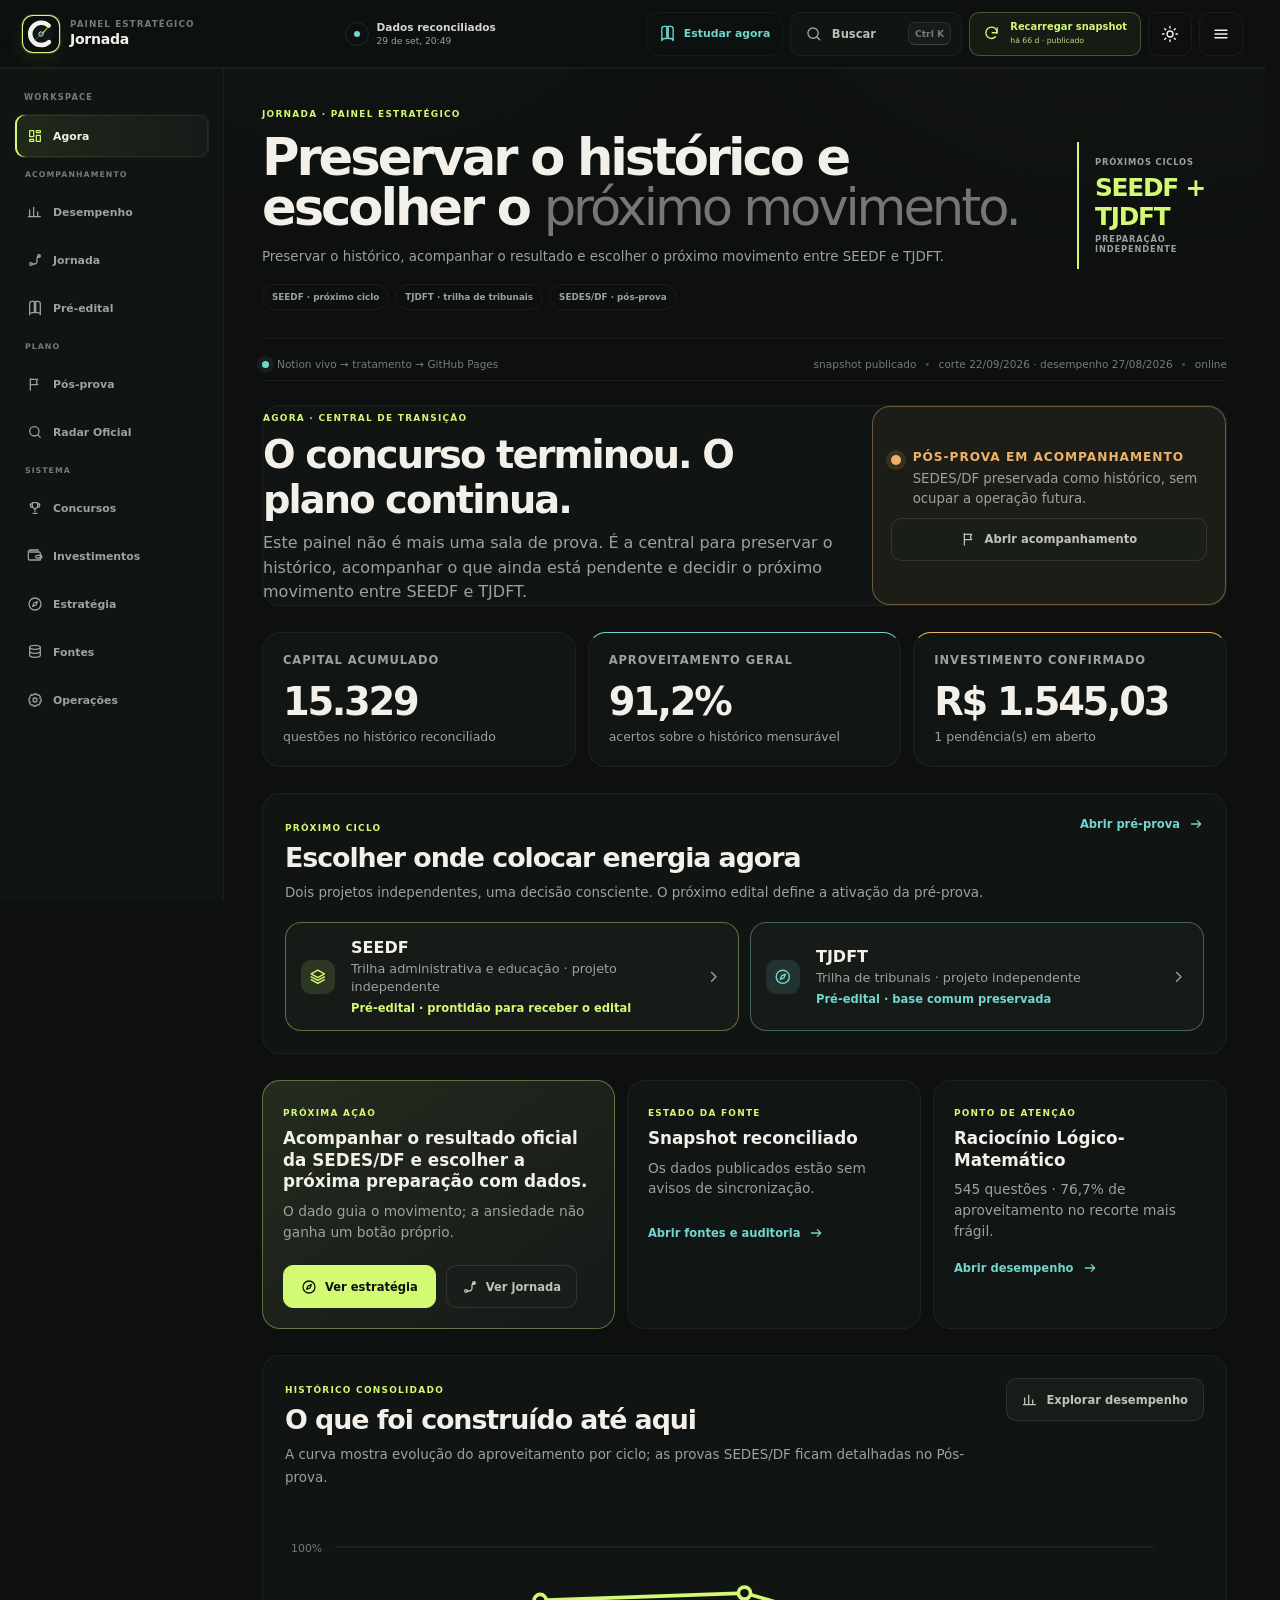
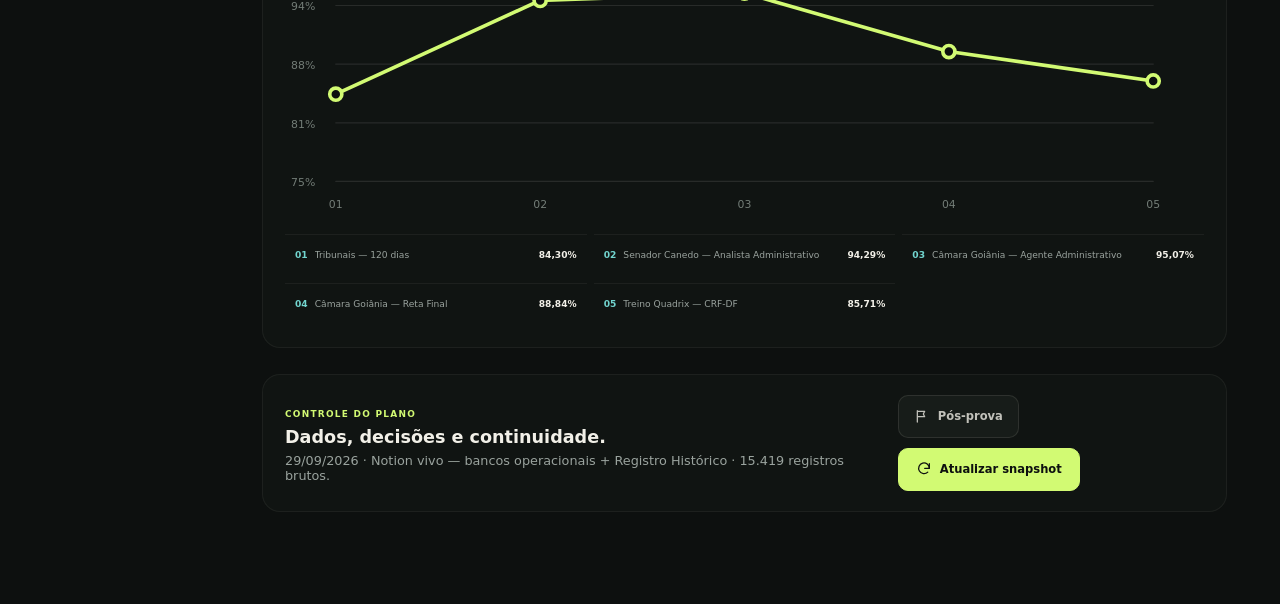
==== commit 796bf787: "fix: use Jornada identity in navigation drawer" ====
--- a/index.html
+++ b/index.html
@@ -120,7 +120,7 @@
   <div id="moreBackdrop" class="sheet-backdrop hidden"></div>
   <aside id="moreSheet" class="more-sheet" aria-hidden="true" aria-label="Mais áreas e ações">
     <div class="sheet-handle"></div>
-    <div class="sheet-heading"><div><span class="eyebrow">CENTRAL DE TRANSIÇÃO</span><h2>Navegação e operações</h2><p>Todos os módulos, estado dos dados e ações úteis no mesmo lugar.</p></div><button id="closeMoreBtn" class="icon-button" type="button" aria-label="Fechar"><span data-icon="close"></span></button></div>
+    <div class="sheet-heading"><div><span class="eyebrow">JORNADA · PAINEL ESTRATÉGICO</span><h2>Navegação e operações</h2><p>Todos os módulos, estado dos dados e ações úteis no mesmo lugar.</p></div><button id="closeMoreBtn" class="icon-button" type="button" aria-label="Fechar"><span data-icon="close"></span></button></div>
     <section class="sheet-sync-card" aria-live="polite">
       <div class="sheet-sync-icon"><span data-icon="shield"></span></div>
       <div><span>Estado dos dados</span><strong id="moreSyncTitle">Carregando snapshot…</strong><small id="moreSyncDetail">Notion → GitHub Actions → site</small></div>
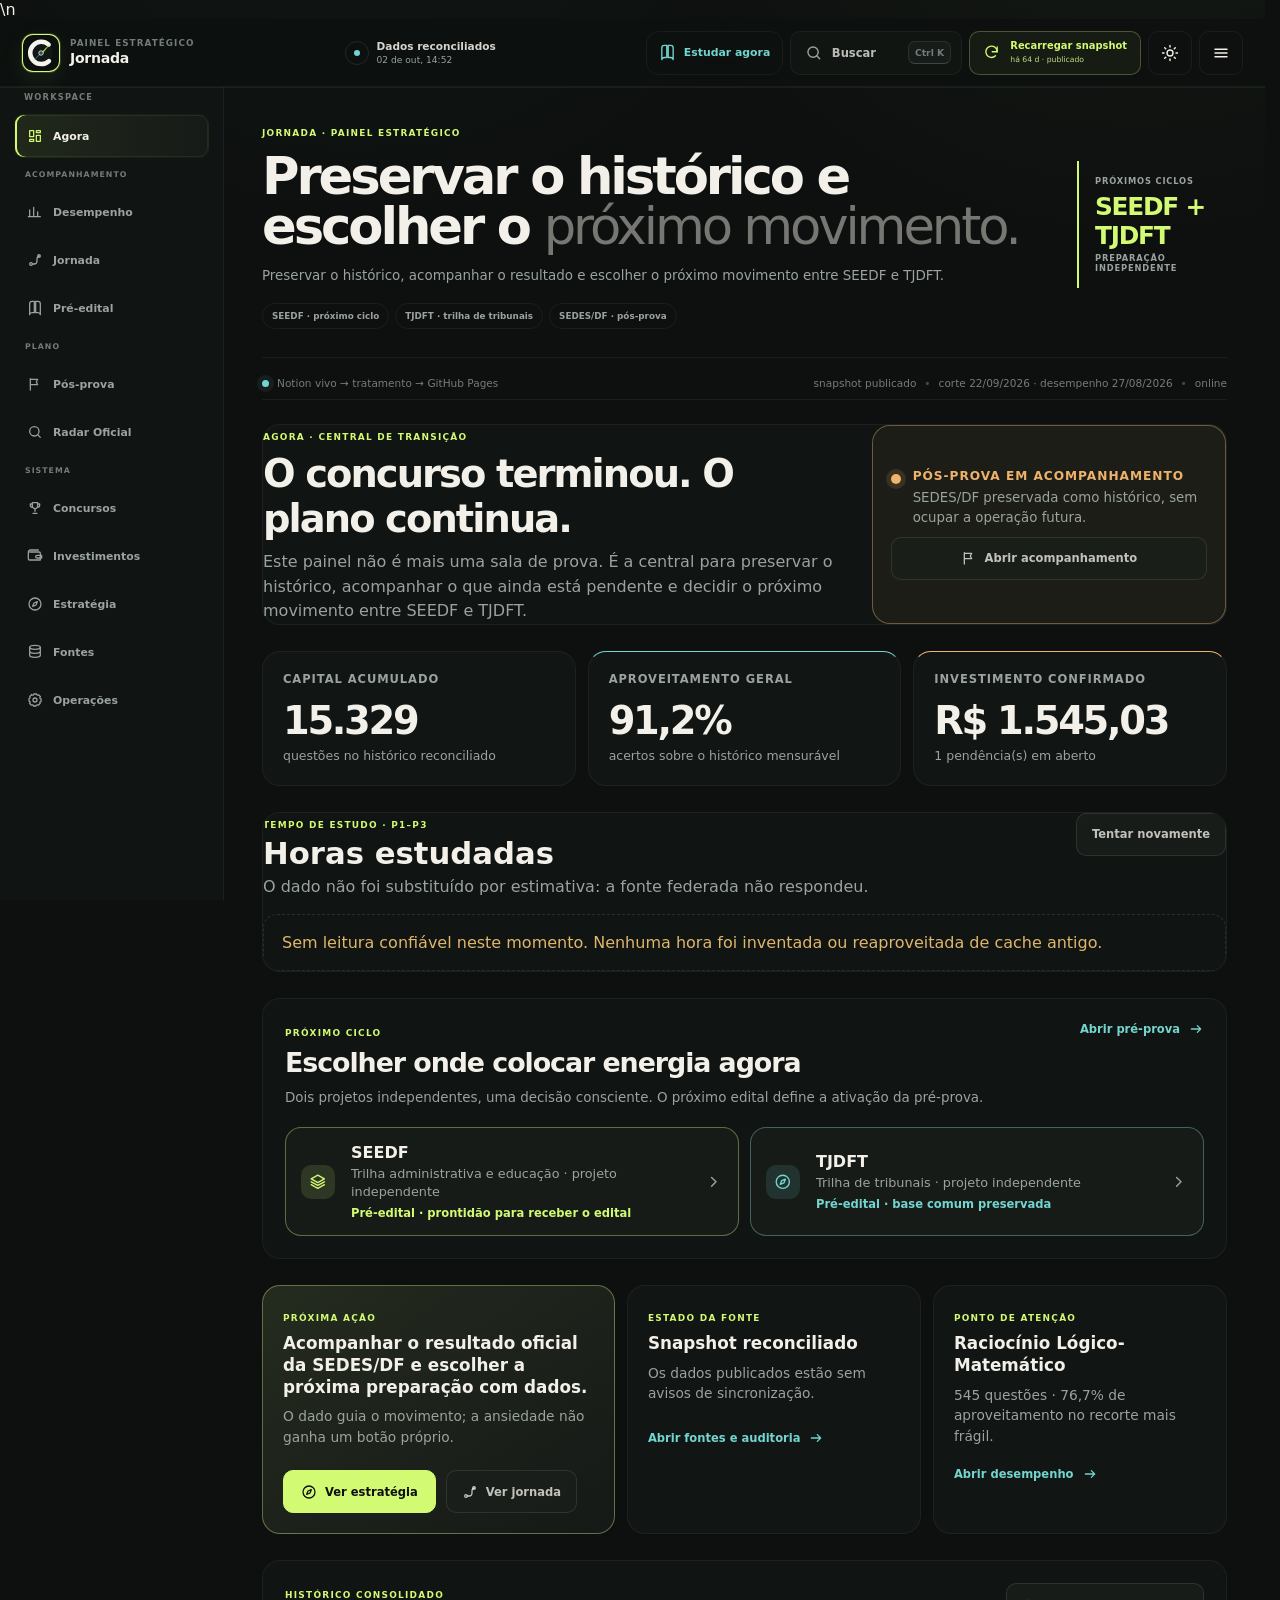
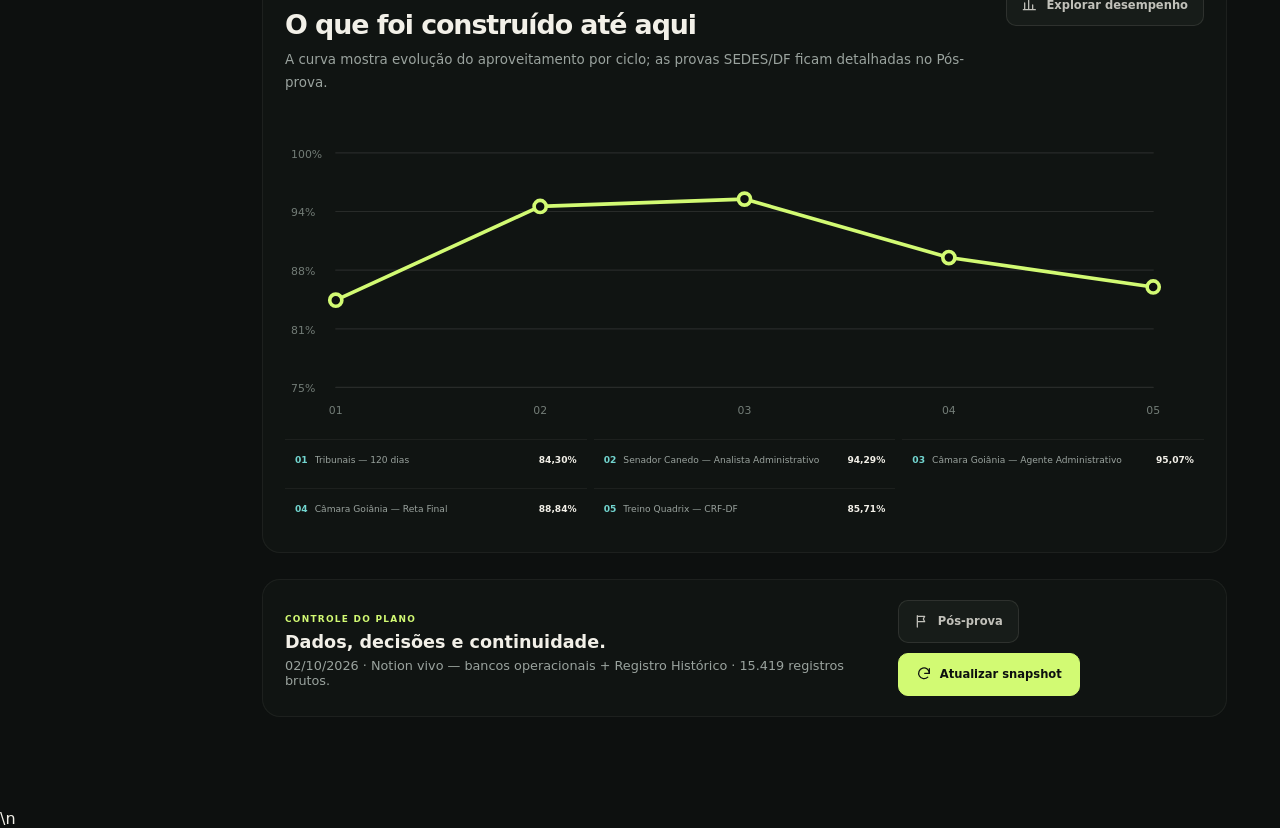
==== commit d0f98e98: "feat: surface study hours in transition center" ====
--- a/index.html
+++ b/index.html
@@ -20,7 +20,7 @@
   <meta name="twitter:description" content="Concursos, carreira e decisões em uma única jornada estratégica." />
   <meta name="twitter:image" content="https://rodrigorosadantas.github.io/plano-de-transicao/assets/og.png" />
   <title>Jornada · Painel Estratégico</title>
-  <script>window.__PLANO_SEPARATE_POST_EXAM__ = true; window.__PLANO_UI_RELEASE__ = "v45";</script>
+  <script>window.__PLANO_SEPARATE_POST_EXAM__ = true; window.__PLANO_UI_RELEASE__ = "v46";</script>
   <script src="assets/exam-day-v21-bootstrap.js?v=31"></script>
   <link rel="manifest" href="manifest.webmanifest" />
   <link rel="icon" href="assets/central-mark.svg" type="image/svg+xml" />
@@ -45,7 +45,7 @@
   <link rel="stylesheet" href="assets/post-exam-v27.css?v=27" />
   <link rel="stylesheet" href="assets/post-exam-quadrix-v44.css?v=48" />
   <link rel="stylesheet" href="assets/navigation-mobile-v38.css?v=38" />
-  <link rel="stylesheet" href="assets/ecosystem-v1.css?v=2" />
+  <link rel="stylesheet" href="assets/ecosystem-v1.css?v=3" />\n  <link rel="stylesheet" href="assets/study-hours-v1.css?v=1" />
 </head>
 <body>
   <a class="skip-link" href="#content">Pular para o conteúdo</a>
@@ -166,7 +166,7 @@
   </div>
 
   <div id="toast" class="toast" role="status" aria-live="polite"></div>
-  <script type="module" src="assets/work-app.js?v=40&home=38"></script>
+  <script type="module" src="assets/work-app.js?v=41&home=38"></script>
   <script type="module" src="assets/work-manager-v9.js?v=16"></script>
   <script type="module" src="assets/work-intelligence-v10.js?v=36"></script>
   <script type="module" src="assets/work-decisions-v11.js?v=15"></script>
@@ -183,6 +183,6 @@
   <script type="module" src="assets/post-exam-follow-up-v28.js?v=33"></script>
   <script type="module" src="assets/post-exam-competition-v28.js?v=33"></script>
   <script type="module" src="assets/post-exam-quadrix-v44.js?v=48"></script>
-  <script type="module" src="assets/ecosystem-v1.js?v=2"></script>
+  <script type="module" src="assets/ecosystem-v1.js?v=3"></script>\n  <script type="module" src="assets/study-hours-v1.js?v=1"></script>
 </body>
 </html>
--- a/assets/ecosystem-v1.css
+++ b/assets/ecosystem-v1.css
@@ -7,7 +7,7 @@
 .ecosystem-actions { display: flex; align-items: center; justify-content: space-between; gap: 14px; flex-wrap: wrap; padding: 12px 14px; border: 1px solid var(--border); border-radius: 15px; background: color-mix(in srgb, var(--surface-2) 72%, transparent); }
 .ecosystem-actions > span { color: var(--muted); font-size: .72rem; line-height: 1.45; }
 .ecosystem-study-link { min-height: 40px; padding: 0 13px; font-size: .76rem; }
-.ecosystem-grid { display: grid; grid-template-columns: repeat(4, minmax(0, 1fr)); gap: 11px; min-width: 0; }
+.ecosystem-grid { display: grid; grid-template-columns: repeat(3, minmax(0, 1fr)); gap: 11px; min-width: 0; }
 .ecosystem-card { display: grid; align-content: start; gap: 11px; min-width: 0; padding: 14px; border: 1px solid var(--border); border-radius: 16px; background: color-mix(in srgb, var(--surface-2) 62%, transparent); }
 .ecosystem-card-head { display: flex; align-items: flex-start; justify-content: space-between; gap: 8px; min-width: 0; }
 .ecosystem-card-identity { display: grid; gap: 7px; min-width: 0; }
@@ -38,3 +38,11 @@
 @media (max-width: 1040px) { .ecosystem-grid { grid-template-columns: repeat(2, minmax(0, 1fr)); } }
 @media (max-width: 700px) { .ecosystem-panel-head { display: grid; gap: 12px; } .ecosystem-refresh { width: fit-content; } .ecosystem-grid { grid-template-columns: 1fr; } .ecosystem-actions { align-items: flex-start; flex-direction: column; } }
 @media (max-width: 560px) { .journey-central-link { width: 38px; min-width: 38px; min-height: 38px; padding: 0; } .journey-central-link b { display: none; } .ecosystem-panel { padding: 15px; } .ecosystem-card { padding: 13px; } }
+
+.ecosystem-history { margin-top: 18px; padding-top: 16px; border-top: 1px solid var(--line, rgba(255,255,255,.12)); }
+.ecosystem-history h3 { margin: 0 0 10px; font-size: .95rem; }
+.ecosystem-history-grid { display: grid; grid-template-columns: repeat(auto-fit, minmax(min(100%, 250px), 1fr)); gap: 10px; }
+.ecosystem-history-card { display: grid; gap: 6px; padding: 13px; border: 1px solid var(--line, rgba(255,255,255,.12)); border-radius: 12px; background: rgba(255,255,255,.025); }
+.ecosystem-history-card strong { color: var(--text, inherit); }
+.ecosystem-history-phase { font-size: .8rem; opacity: .75; }
+.ecosystem-history-card p { margin: 0; font-size: .83rem; line-height: 1.45; }
--- a/assets/study-hours-v1.css
+++ b/assets/study-hours-v1.css
@@ -0,0 +1,35 @@
+.study-hours-panel{display:grid;gap:18px;overflow:hidden}
+.study-hours-head{display:flex;align-items:flex-start;justify-content:space-between;gap:18px}
+.study-hours-head h2{margin:.22rem 0 .35rem;font-size:clamp(1.35rem,2.4vw,2rem)}
+.study-hours-head p{margin:0;color:var(--muted,#8f9b97);max-width:760px}
+.study-hours-controls{display:flex;align-items:center;justify-content:flex-end;gap:10px;flex-wrap:wrap}
+.study-hours-state{display:inline-flex;align-items:center;gap:7px;padding:7px 10px;border:1px solid var(--line,#25302d);border-radius:999px;font-size:.76rem;font-weight:750;white-space:nowrap}
+.study-hours-state::before{content:"";width:7px;height:7px;border-radius:50%;background:currentColor;box-shadow:0 0 0 4px color-mix(in srgb,currentColor 12%,transparent)}
+.study-hours-state.is-ok{color:#73d3a7}.study-hours-state.is-warning{color:#e0b66a}.study-hours-state.is-loading{color:#7cb9d8}
+.study-hours-metrics{display:grid;grid-template-columns:repeat(4,minmax(0,1fr));gap:12px}
+.study-hours-metric{min-width:0;padding:16px;border:1px solid var(--line,#25302d);border-radius:16px;background:color-mix(in srgb,var(--surface-2,#121917) 88%,transparent)}
+.study-hours-metric span{display:block;color:var(--muted,#8f9b97);font-size:.74rem;text-transform:uppercase;letter-spacing:.08em;font-weight:750}
+.study-hours-metric strong{display:block;margin:7px 0 4px;font-size:clamp(1.45rem,3vw,2.2rem);line-height:1}
+.study-hours-metric small{display:block;color:var(--muted,#8f9b97);font-size:.76rem}
+.study-hours-metric.aqua{box-shadow:inset 0 2px 0 rgba(72,184,211,.65)}
+.study-hours-metric.lime{box-shadow:inset 0 2px 0 rgba(100,204,145,.65)}
+.study-hours-metric.amber{box-shadow:inset 0 2px 0 rgba(224,182,106,.65)}
+.study-hours-metric.violet{box-shadow:inset 0 2px 0 rgba(154,129,210,.65)}
+.study-hours-projects{display:grid;grid-template-columns:repeat(3,minmax(0,1fr));gap:12px}
+.study-hours-project{display:grid;gap:9px;padding:14px 15px;border:1px solid var(--line,#25302d);border-radius:15px;background:color-mix(in srgb,var(--surface,#0f1513) 90%,transparent)}
+.study-hours-project-head{display:flex;align-items:center;justify-content:space-between;gap:12px}
+.study-hours-project-head>div{display:flex;align-items:center;gap:9px;min-width:0}
+.study-hours-project-head b{display:grid;place-items:center;min-width:30px;height:26px;border-radius:8px;background:color-mix(in srgb,var(--accent,#69c49c) 14%,transparent);color:var(--accent,#69c49c);font-size:.72rem}
+.study-hours-project-head strong{font-size:.88rem;white-space:nowrap;overflow:hidden;text-overflow:ellipsis}
+.study-hours-project-head span{font-size:.9rem;font-weight:800;white-space:nowrap}
+.study-hours-track{height:7px;border-radius:999px;background:color-mix(in srgb,var(--line,#25302d) 70%,transparent);overflow:hidden}
+.study-hours-track i{display:block;height:100%;border-radius:inherit;background:var(--accent,#69c49c)}
+.study-hours-project small,.study-hours-foot small{color:var(--muted,#8f9b97);font-size:.72rem}
+.study-hours-foot{display:flex;justify-content:space-between;gap:14px;padding-top:2px;border-top:1px solid color-mix(in srgb,var(--line,#25302d) 70%,transparent)}
+.study-hours-foot small:last-child{text-align:right;max-width:620px}
+.study-hours-loading,.study-hours-error{margin:0;padding:18px;border:1px dashed var(--line,#25302d);border-radius:14px;color:var(--muted,#8f9b97)}
+.study-hours-error{color:#e0b66a}
+.study-hours-refresh{white-space:nowrap}
+@media(max-width:900px){.study-hours-metrics{grid-template-columns:repeat(2,minmax(0,1fr))}.study-hours-projects{grid-template-columns:1fr}.study-hours-foot{display:grid}.study-hours-foot small:last-child{text-align:left}}
+@media(max-width:640px){.study-hours-head{display:grid}.study-hours-controls{justify-content:flex-start}.study-hours-metrics{grid-template-columns:1fr 1fr}.study-hours-metric{padding:14px}.study-hours-metric strong{font-size:1.55rem}.study-hours-foot{gap:8px}}
+@media(max-width:420px){.study-hours-metrics{grid-template-columns:1fr}.study-hours-controls{align-items:stretch}.study-hours-refresh{width:100%}}
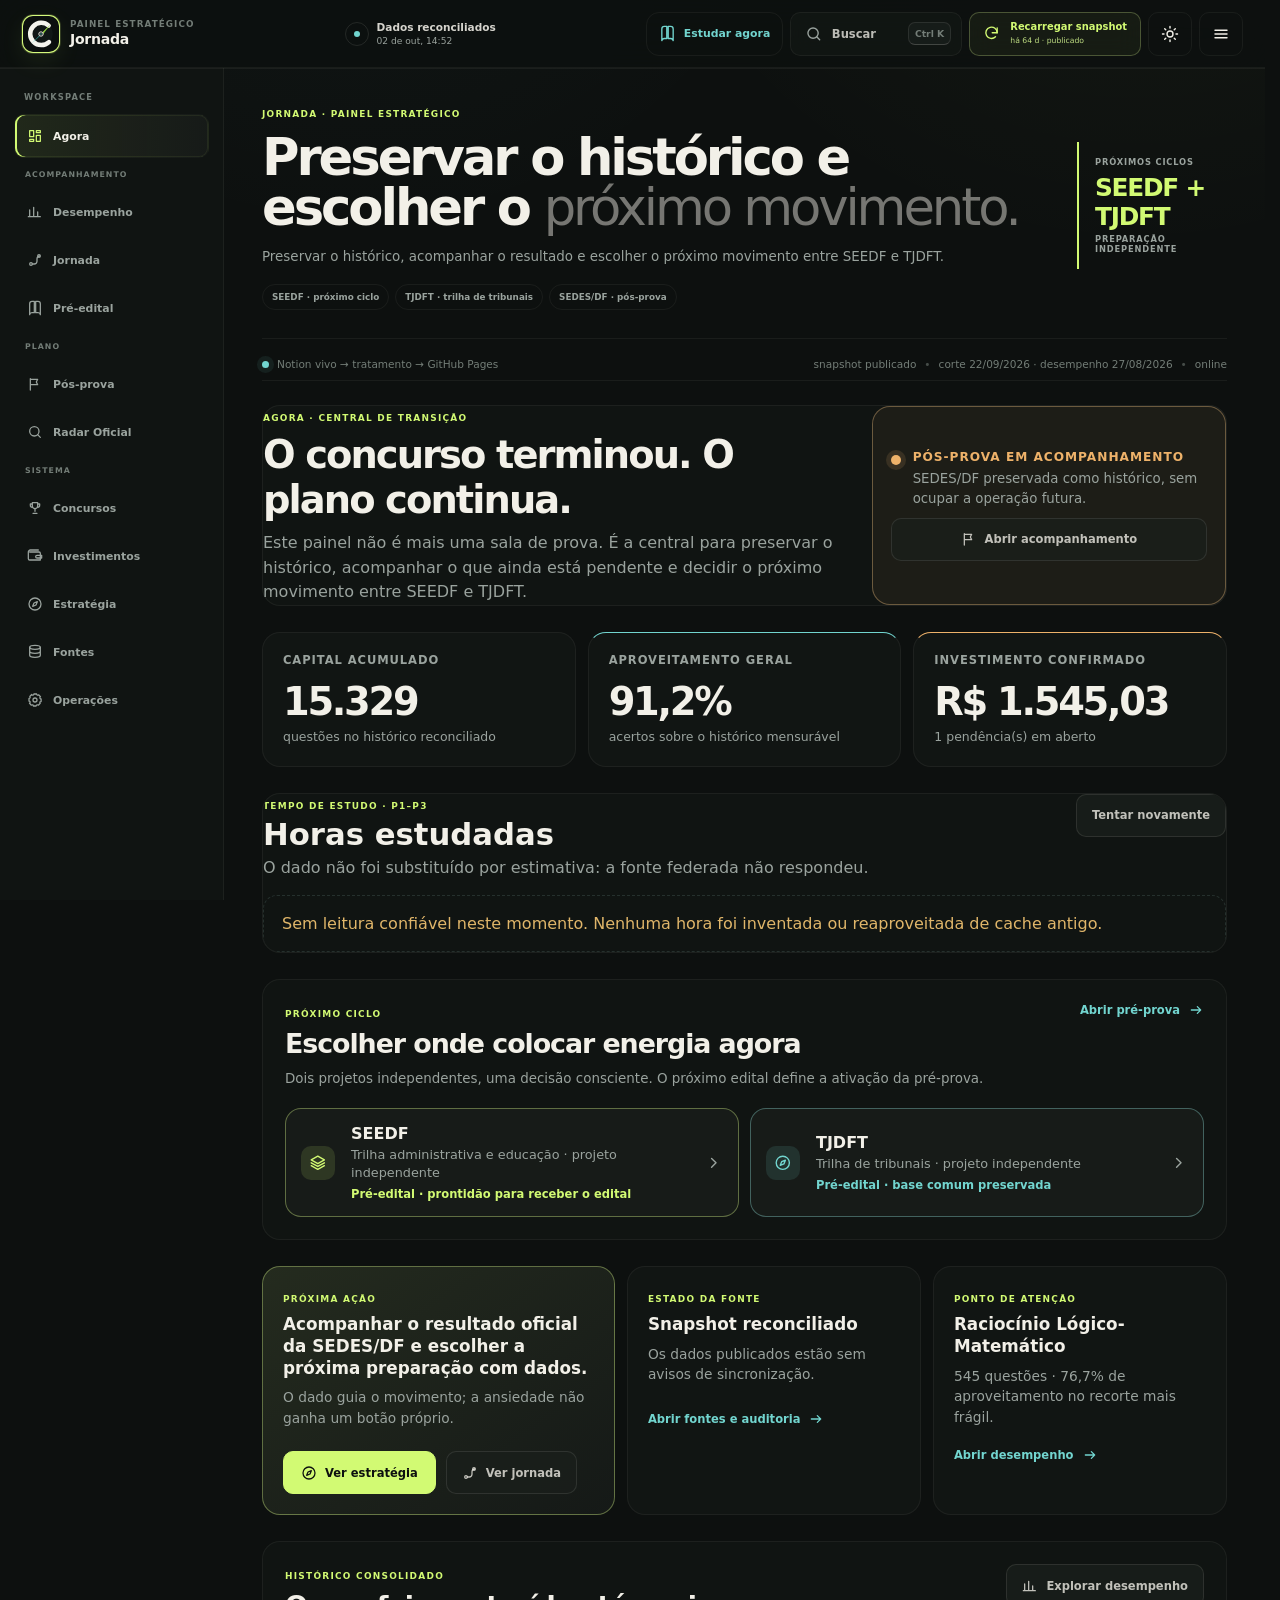
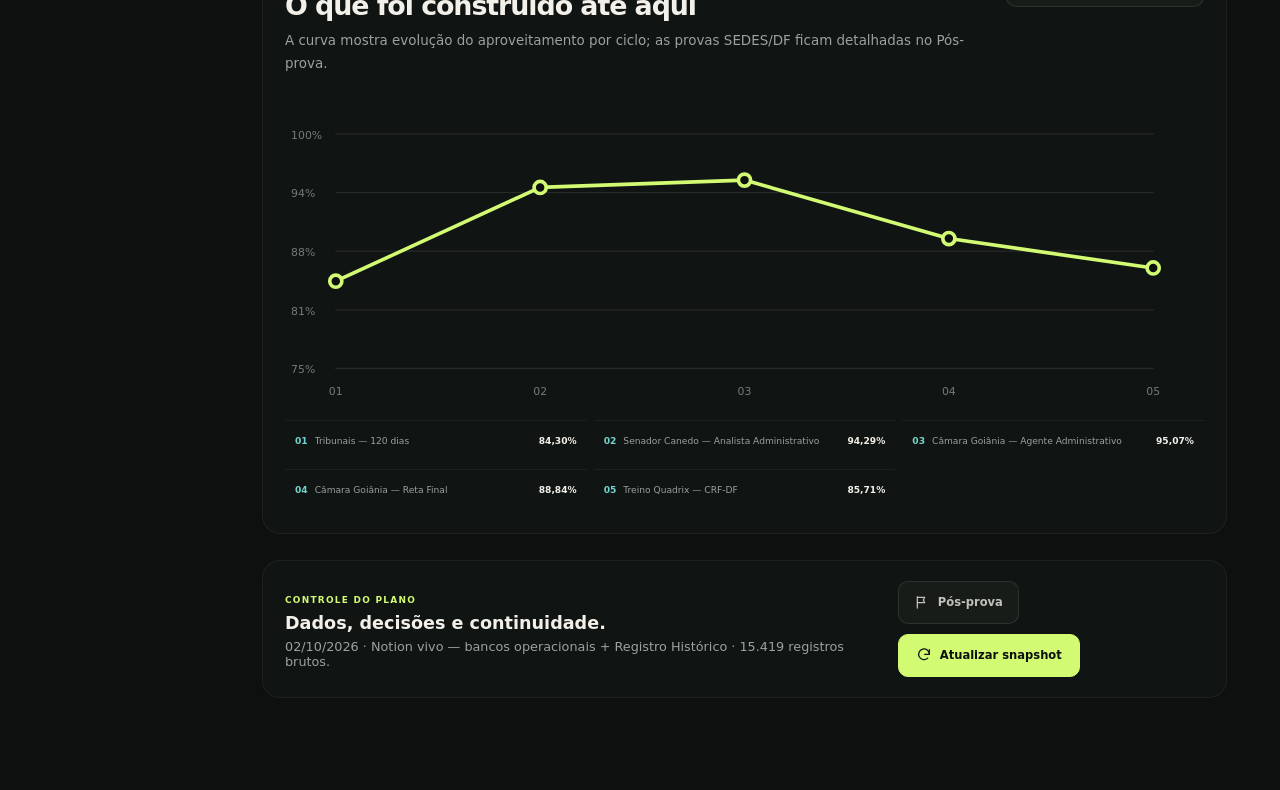
==== commit 8188c65b: "chore: publish historical study hours v2" ====
--- a/index.html
+++ b/index.html
@@ -20,7 +20,7 @@
   <meta name="twitter:description" content="Concursos, carreira e decisões em uma única jornada estratégica." />
   <meta name="twitter:image" content="https://rodrigorosadantas.github.io/plano-de-transicao/assets/og.png" />
   <title>Jornada · Painel Estratégico</title>
-  <script>window.__PLANO_SEPARATE_POST_EXAM__ = true; window.__PLANO_UI_RELEASE__ = "v46";</script>
+  <script>window.__PLANO_SEPARATE_POST_EXAM__ = true; window.__PLANO_UI_RELEASE__ = "v47";</script>
   <script src="assets/exam-day-v21-bootstrap.js?v=31"></script>
   <link rel="manifest" href="manifest.webmanifest" />
   <link rel="icon" href="assets/central-mark.svg" type="image/svg+xml" />
@@ -45,7 +45,8 @@
   <link rel="stylesheet" href="assets/post-exam-v27.css?v=27" />
   <link rel="stylesheet" href="assets/post-exam-quadrix-v44.css?v=48" />
   <link rel="stylesheet" href="assets/navigation-mobile-v38.css?v=38" />
-  <link rel="stylesheet" href="assets/ecosystem-v1.css?v=3" />\n  <link rel="stylesheet" href="assets/study-hours-v1.css?v=1" />
+  <link rel="stylesheet" href="assets/ecosystem-v1.css?v=3" />
+  <link rel="stylesheet" href="assets/study-hours-v1.css?v=2" />
 </head>
 <body>
   <a class="skip-link" href="#content">Pular para o conteúdo</a>
@@ -183,6 +184,7 @@
   <script type="module" src="assets/post-exam-follow-up-v28.js?v=33"></script>
   <script type="module" src="assets/post-exam-competition-v28.js?v=33"></script>
   <script type="module" src="assets/post-exam-quadrix-v44.js?v=48"></script>
-  <script type="module" src="assets/ecosystem-v1.js?v=3"></script>\n  <script type="module" src="assets/study-hours-v1.js?v=1"></script>
+  <script type="module" src="assets/ecosystem-v1.js?v=3"></script>
+  <script type="module" src="assets/study-hours-v1.js?v=2"></script>
 </body>
 </html>
--- a/assets/study-hours-v1.css
+++ b/assets/study-hours-v1.css
@@ -33,3 +33,22 @@
 @media(max-width:900px){.study-hours-metrics{grid-template-columns:repeat(2,minmax(0,1fr))}.study-hours-projects{grid-template-columns:1fr}.study-hours-foot{display:grid}.study-hours-foot small:last-child{text-align:left}}
 @media(max-width:640px){.study-hours-head{display:grid}.study-hours-controls{justify-content:flex-start}.study-hours-metrics{grid-template-columns:1fr 1fr}.study-hours-metric{padding:14px}.study-hours-metric strong{font-size:1.55rem}.study-hours-foot{gap:8px}}
 @media(max-width:420px){.study-hours-metrics{grid-template-columns:1fr}.study-hours-controls{align-items:stretch}.study-hours-refresh{width:100%}}
+
+.study-hours-history{display:grid;gap:12px;padding:16px;border:1px solid color-mix(in srgb,var(--accent,#69c49c) 30%,var(--line,#25302d));border-radius:16px;background:linear-gradient(135deg,color-mix(in srgb,var(--accent,#69c49c) 8%,transparent),color-mix(in srgb,var(--surface,#0f1513) 94%,transparent))}
+.study-hours-history-head{display:grid;grid-template-columns:minmax(0,1fr) auto;gap:18px;align-items:center}
+.study-hours-history-head h3{margin:.25rem 0 .35rem;font-size:clamp(1.25rem,2.2vw,1.75rem)}
+.study-hours-history-head p{margin:0;color:var(--muted,#8f9b97);max-width:760px;font-size:.82rem}
+.study-hours-journey-total{min-width:210px;padding:13px 15px;border:1px solid var(--line,#25302d);border-radius:14px;background:color-mix(in srgb,var(--surface-2,#121917) 92%,transparent)}
+.study-hours-journey-total span,.study-hours-journey-total small{display:block;color:var(--muted,#8f9b97);font-size:.7rem}
+.study-hours-journey-total span{text-transform:uppercase;letter-spacing:.07em;font-weight:750}
+.study-hours-journey-total strong{display:block;margin:5px 0;font-size:1.45rem}
+.study-hours-history-details{border-top:1px solid color-mix(in srgb,var(--line,#25302d) 75%,transparent);padding-top:10px}
+.study-hours-history-details summary{cursor:pointer;font-size:.8rem;font-weight:750;color:var(--accent,#69c49c)}
+.study-hours-history-list{display:grid;gap:7px;margin-top:11px}
+.study-hours-history-row{display:flex;align-items:center;justify-content:space-between;gap:16px;padding:9px 10px;border-radius:10px;background:color-mix(in srgb,var(--surface-2,#121917) 80%,transparent)}
+.study-hours-history-row>div{min-width:0;display:grid;gap:2px}
+.study-hours-history-row strong{font-size:.79rem}
+.study-hours-history-row small{color:var(--muted,#8f9b97);font-size:.68rem;white-space:normal}
+.study-hours-history-row>span{font-size:.82rem;font-weight:800;white-space:nowrap}
+.study-hours-history-omitted{margin:4px 0 0;color:var(--muted,#8f9b97);font-size:.7rem}
+@media(max-width:720px){.study-hours-history-head{grid-template-columns:1fr}.study-hours-journey-total{min-width:0}.study-hours-history-row{align-items:flex-start}}
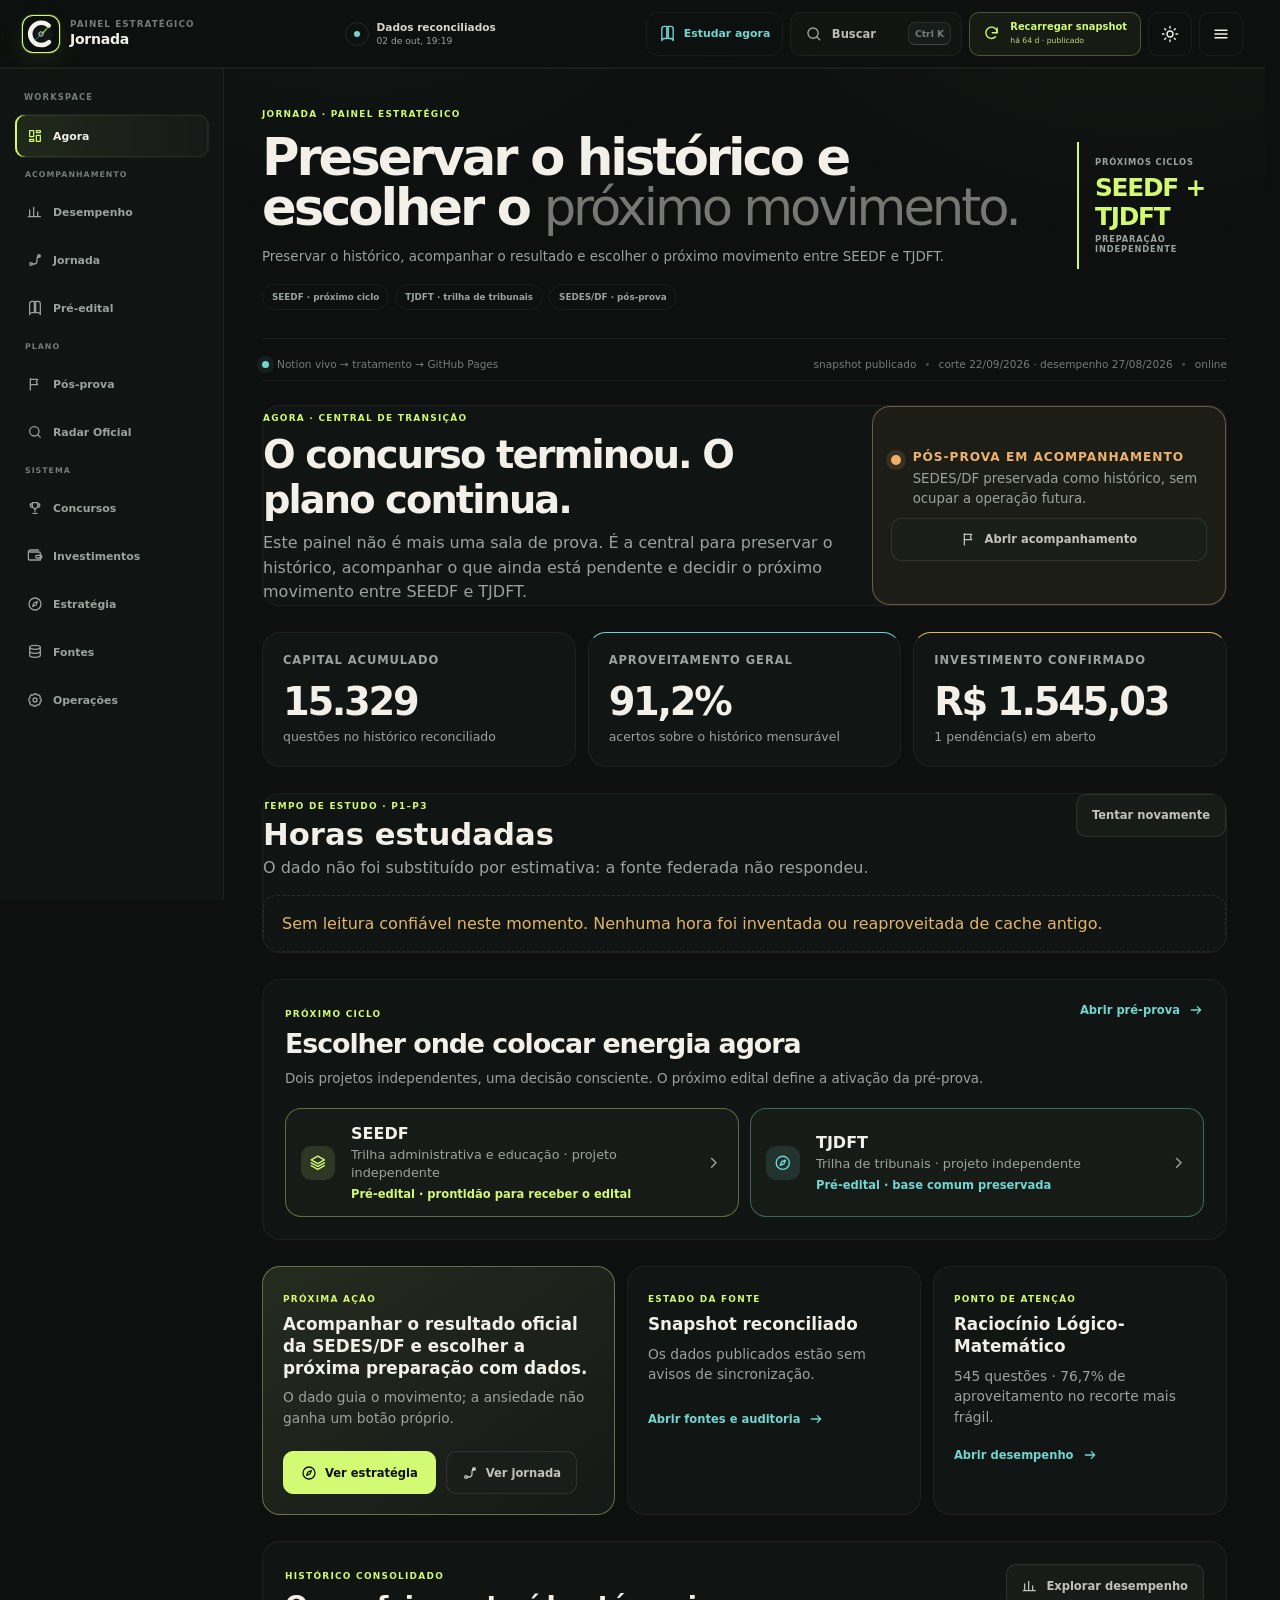
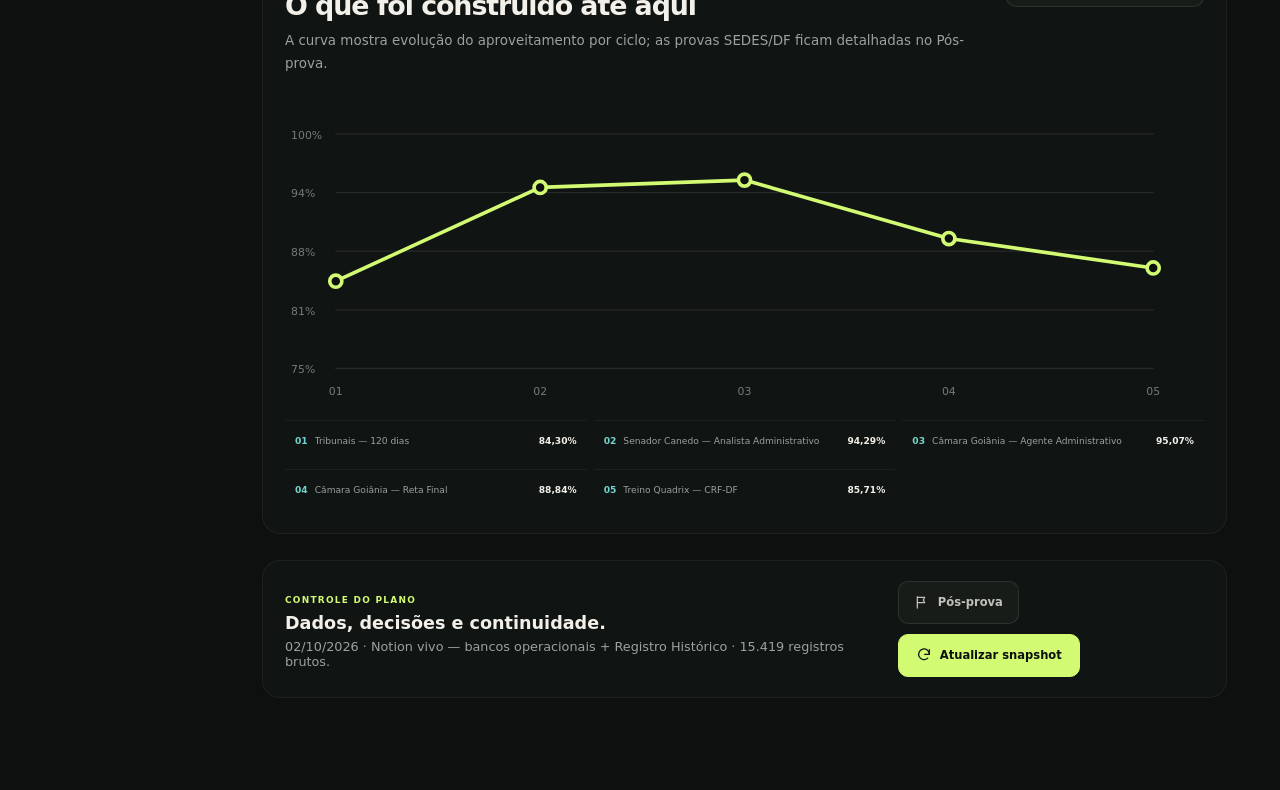
==== commit 90aeddc5: "chore: publish study hours and question evidence v5" ====
--- a/index.html
+++ b/index.html
@@ -20,7 +20,7 @@
   <meta name="twitter:description" content="Concursos, carreira e decisões em uma única jornada estratégica." />
   <meta name="twitter:image" content="https://rodrigorosadantas.github.io/plano-de-transicao/assets/og.png" />
   <title>Jornada · Painel Estratégico</title>
-  <script>window.__PLANO_SEPARATE_POST_EXAM__ = true; window.__PLANO_UI_RELEASE__ = "v47";</script>
+  <script>window.__PLANO_SEPARATE_POST_EXAM__ = true; window.__PLANO_UI_RELEASE__ = "v49";</script>
   <script src="assets/exam-day-v21-bootstrap.js?v=31"></script>
   <link rel="manifest" href="manifest.webmanifest" />
   <link rel="icon" href="assets/central-mark.svg" type="image/svg+xml" />
@@ -46,7 +46,7 @@
   <link rel="stylesheet" href="assets/post-exam-quadrix-v44.css?v=48" />
   <link rel="stylesheet" href="assets/navigation-mobile-v38.css?v=38" />
   <link rel="stylesheet" href="assets/ecosystem-v1.css?v=3" />
-  <link rel="stylesheet" href="assets/study-hours-v1.css?v=2" />
+  <link rel="stylesheet" href="assets/study-hours-v1.css?v=5" />
 </head>
 <body>
   <a class="skip-link" href="#content">Pular para o conteúdo</a>
@@ -185,6 +185,6 @@
   <script type="module" src="assets/post-exam-competition-v28.js?v=33"></script>
   <script type="module" src="assets/post-exam-quadrix-v44.js?v=48"></script>
   <script type="module" src="assets/ecosystem-v1.js?v=3"></script>
-  <script type="module" src="assets/study-hours-v1.js?v=2"></script>
+  <script type="module" src="assets/study-hours-v1.js?v=5"></script>
 </body>
 </html>
--- a/assets/study-hours-v1.css
+++ b/assets/study-hours-v1.css
@@ -6,7 +6,7 @@
 .study-hours-state{display:inline-flex;align-items:center;gap:7px;padding:7px 10px;border:1px solid var(--line,#25302d);border-radius:999px;font-size:.76rem;font-weight:750;white-space:nowrap}
 .study-hours-state::before{content:"";width:7px;height:7px;border-radius:50%;background:currentColor;box-shadow:0 0 0 4px color-mix(in srgb,currentColor 12%,transparent)}
 .study-hours-state.is-ok{color:#73d3a7}.study-hours-state.is-warning{color:#e0b66a}.study-hours-state.is-loading{color:#7cb9d8}
-.study-hours-metrics{display:grid;grid-template-columns:repeat(4,minmax(0,1fr));gap:12px}
+.study-hours-metrics,.study-hours-question-evidence{display:grid;grid-template-columns:repeat(4,minmax(0,1fr));gap:12px}
 .study-hours-metric{min-width:0;padding:16px;border:1px solid var(--line,#25302d);border-radius:16px;background:color-mix(in srgb,var(--surface-2,#121917) 88%,transparent)}
 .study-hours-metric span{display:block;color:var(--muted,#8f9b97);font-size:.74rem;text-transform:uppercase;letter-spacing:.08em;font-weight:750}
 .study-hours-metric strong{display:block;margin:7px 0 4px;font-size:clamp(1.45rem,3vw,2.2rem);line-height:1}
@@ -30,9 +30,9 @@
 .study-hours-loading,.study-hours-error{margin:0;padding:18px;border:1px dashed var(--line,#25302d);border-radius:14px;color:var(--muted,#8f9b97)}
 .study-hours-error{color:#e0b66a}
 .study-hours-refresh{white-space:nowrap}
-@media(max-width:900px){.study-hours-metrics{grid-template-columns:repeat(2,minmax(0,1fr))}.study-hours-projects{grid-template-columns:1fr}.study-hours-foot{display:grid}.study-hours-foot small:last-child{text-align:left}}
-@media(max-width:640px){.study-hours-head{display:grid}.study-hours-controls{justify-content:flex-start}.study-hours-metrics{grid-template-columns:1fr 1fr}.study-hours-metric{padding:14px}.study-hours-metric strong{font-size:1.55rem}.study-hours-foot{gap:8px}}
-@media(max-width:420px){.study-hours-metrics{grid-template-columns:1fr}.study-hours-controls{align-items:stretch}.study-hours-refresh{width:100%}}
+@media(max-width:900px){.study-hours-metrics,.study-hours-question-evidence{grid-template-columns:repeat(2,minmax(0,1fr))}.study-hours-projects{grid-template-columns:1fr}.study-hours-foot{display:grid}.study-hours-foot small:last-child{text-align:left}}
+@media(max-width:640px){.study-hours-head{display:grid}.study-hours-controls{justify-content:flex-start}.study-hours-metrics,.study-hours-question-evidence{grid-template-columns:1fr 1fr}.study-hours-metric{padding:14px}.study-hours-metric strong{font-size:1.55rem}.study-hours-foot{gap:8px}}
+@media(max-width:420px){.study-hours-metrics,.study-hours-question-evidence{grid-template-columns:1fr}.study-hours-controls{align-items:stretch}.study-hours-refresh{width:100%}}
 
 .study-hours-history{display:grid;gap:12px;padding:16px;border:1px solid color-mix(in srgb,var(--accent,#69c49c) 30%,var(--line,#25302d));border-radius:16px;background:linear-gradient(135deg,color-mix(in srgb,var(--accent,#69c49c) 8%,transparent),color-mix(in srgb,var(--surface,#0f1513) 94%,transparent))}
 .study-hours-history-head{display:grid;grid-template-columns:minmax(0,1fr) auto;gap:18px;align-items:center}
